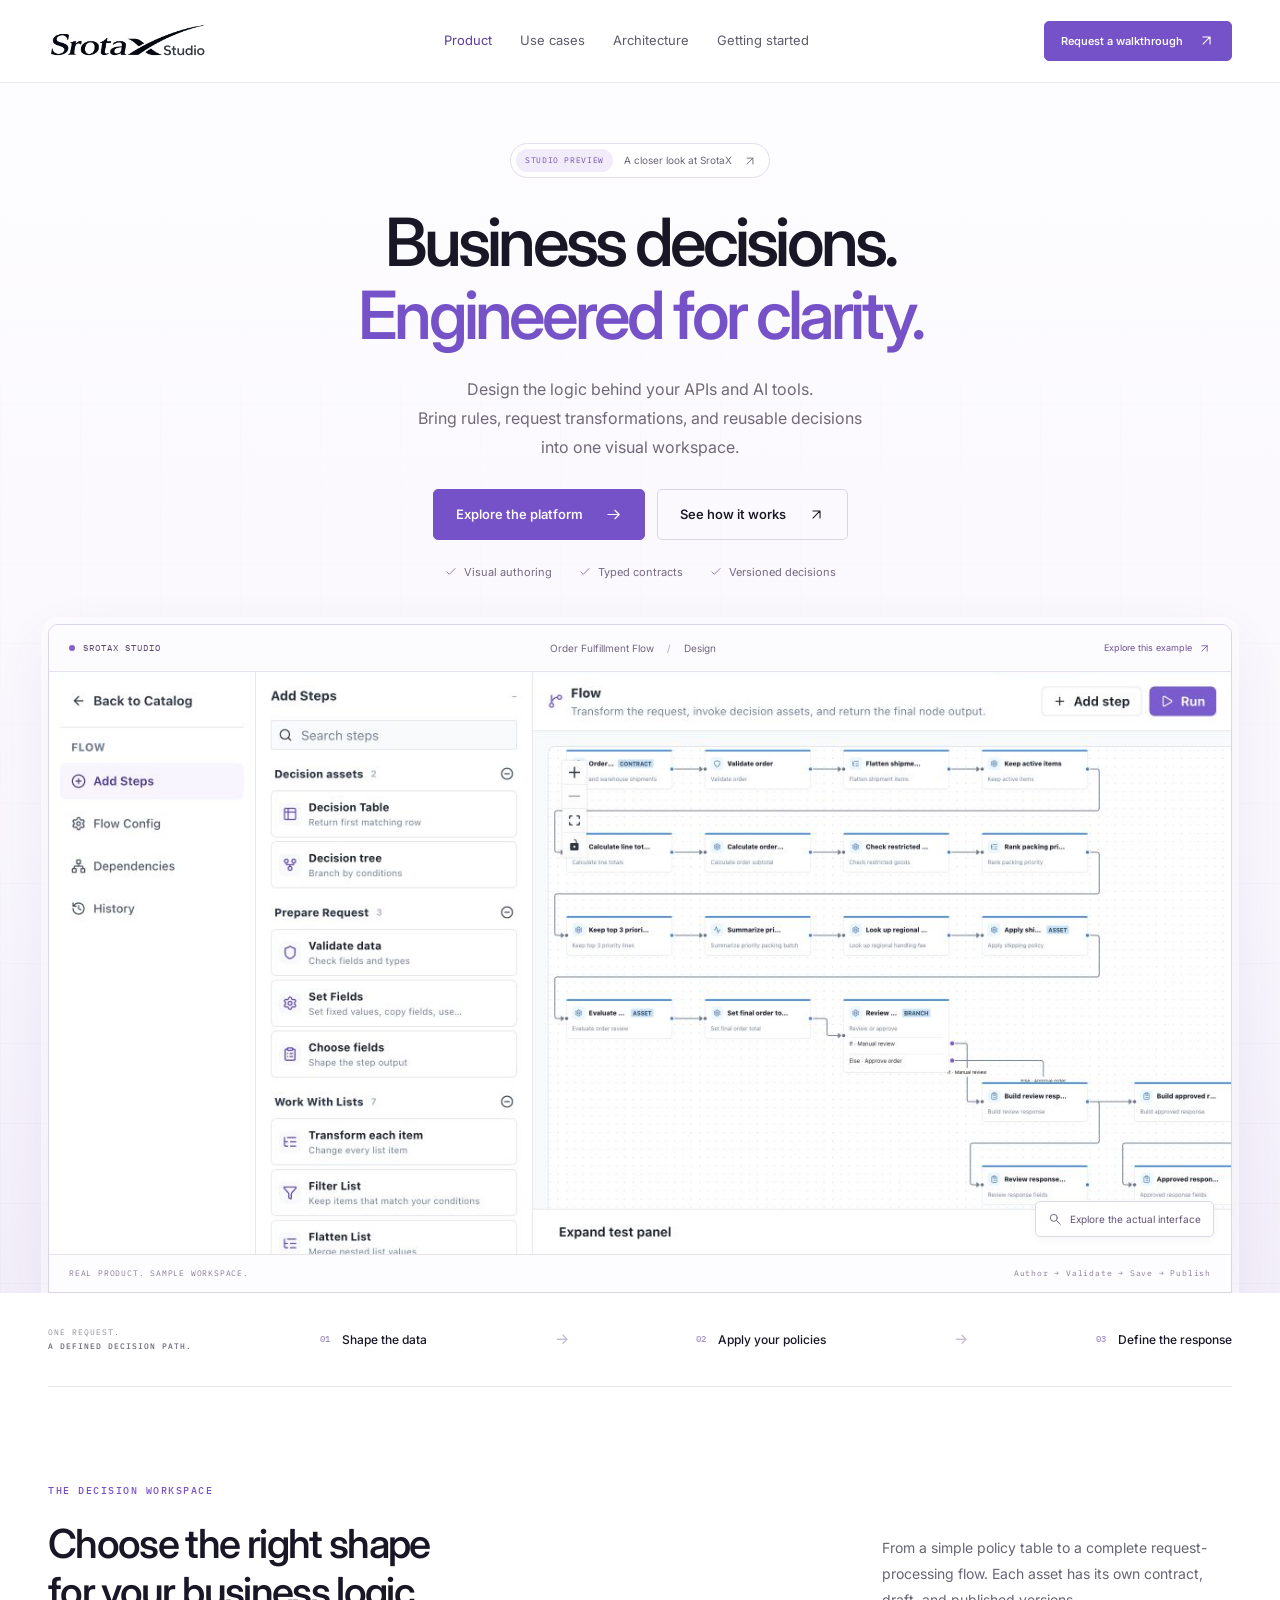
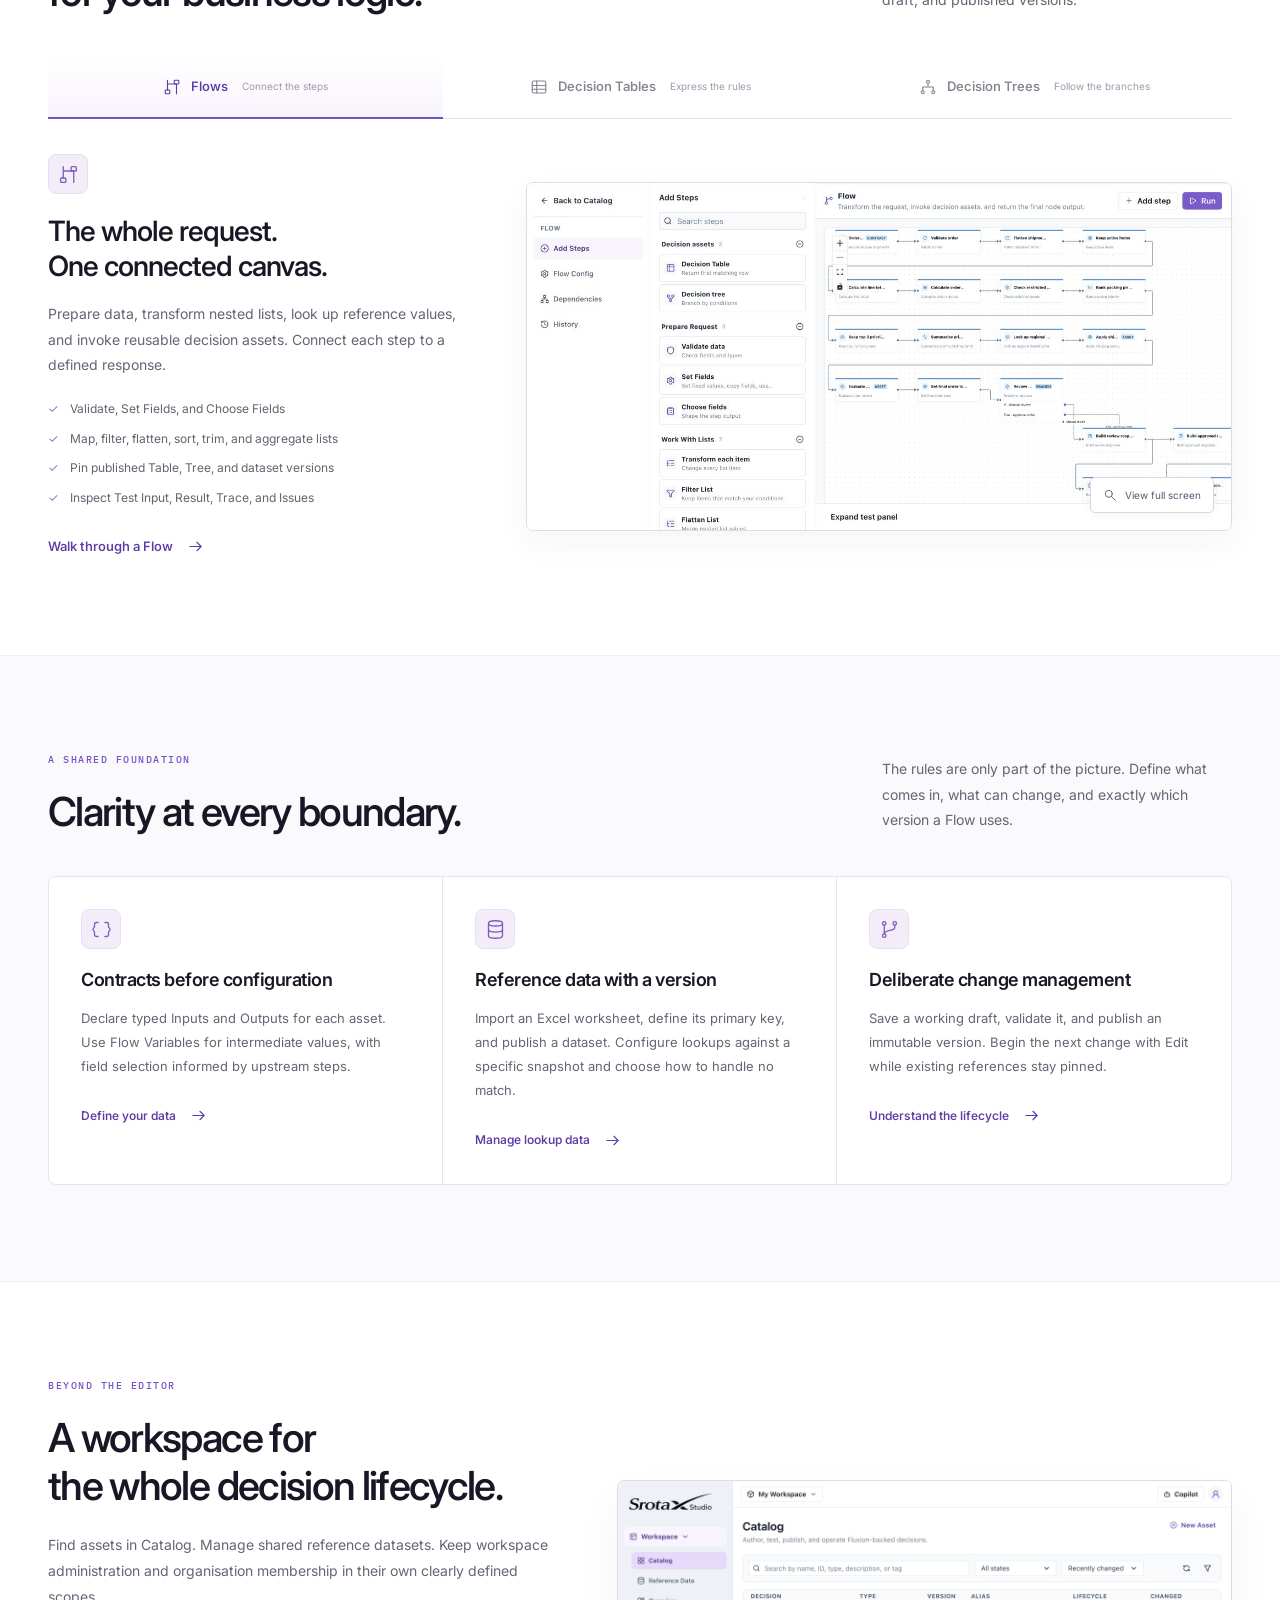
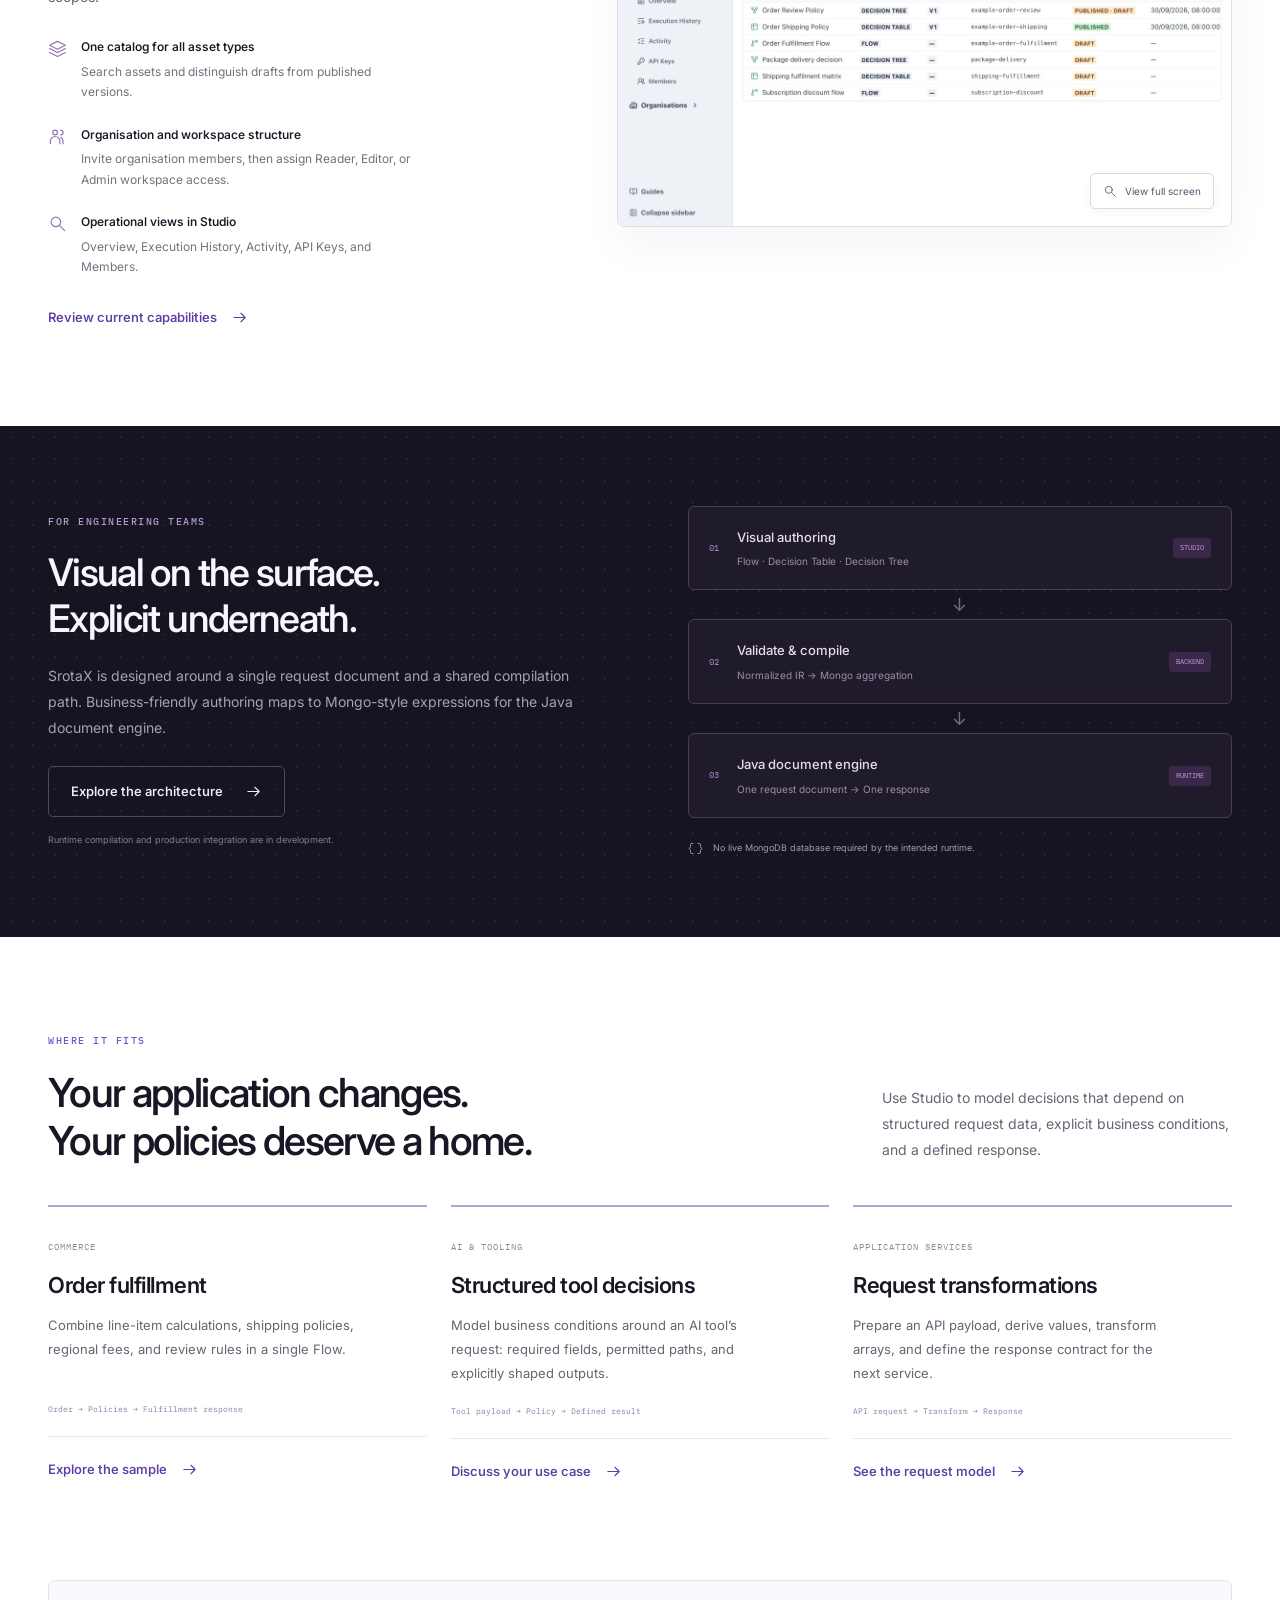
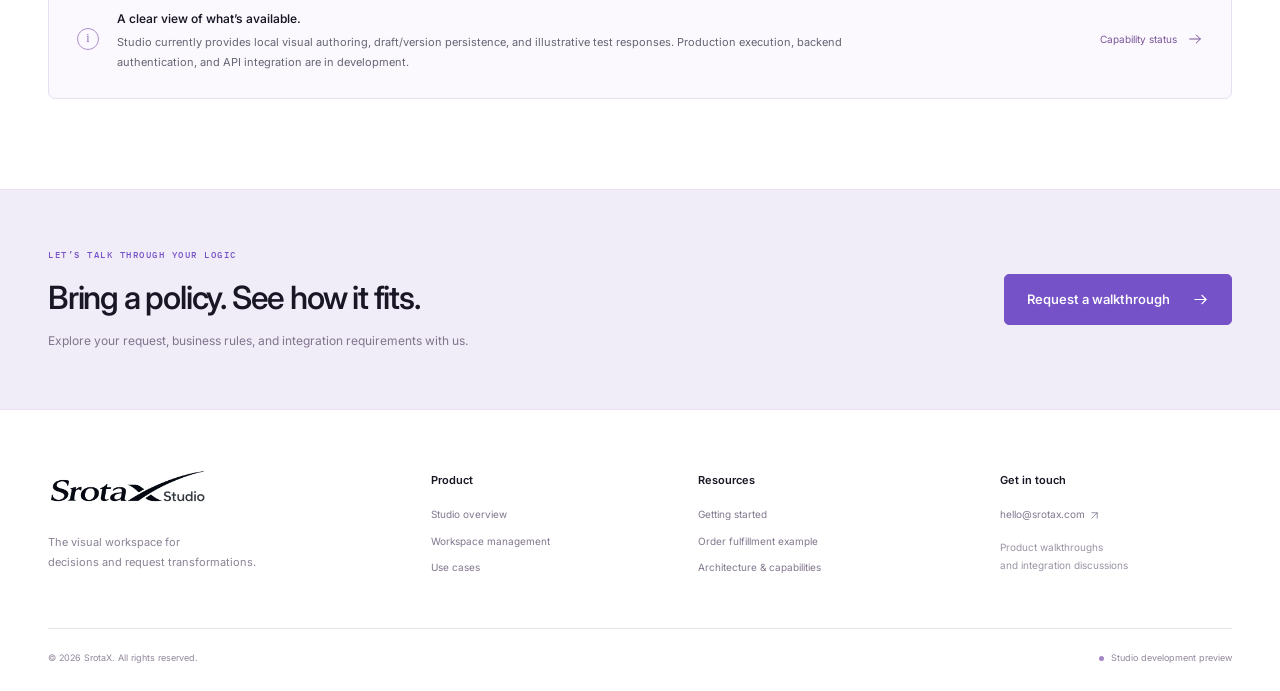
==== index.html @ e6cd7aed "Refresh Order Shipping Policy screenshot" ====
<!doctype html>
<html lang="en"><head>
<meta charset="utf-8"><meta name="viewport" content="width=device-width, initial-scale=1">
<title>SrotaX Studio — Visual decisions. Explicit business logic.</title><meta name="description" content="Design Flows, Decision Tables, and Decision Trees with typed contracts, versioned reference data, and visual request transformations."><meta name="theme-color" content="#ffffff">
<meta property="og:title" content="SrotaX Studio — Visual decisions. Explicit business logic."><meta property="og:description" content="Design Flows, Decision Tables, and Decision Trees with typed contracts, versioned reference data, and visual request transformations."><meta property="og:type" content="website">
<link rel="icon" href="favicon.svg" type="image/svg+xml"><link rel="preconnect" href="https://fonts.googleapis.com"><link rel="preconnect" href="https://fonts.gstatic.com" crossorigin>
<link href="https://fonts.googleapis.com/css2?family=IBM+Plex+Mono:wght@400;500&family=Inter:wght@400;450;500;550;600;650;700;750;800&display=swap" rel="stylesheet">
<link rel="stylesheet" href="styles.css"><script src="site.js" defer></script>
</head><body data-page="home">
<a href="#main" class="skip-link">Skip to content</a>
<header class="site-header"><div class="container header-inner"><a class="brand" href="index.html" aria-label="SrotaX Studio home"><img src="assets/studio-logo.png" width="174" height="58" alt="SrotaX Studio"></a><button class="menu-toggle" aria-expanded="false" aria-controls="primary-nav">Menu <span aria-hidden="true">☰</span></button><nav id="primary-nav" aria-label="Main navigation"><a href="index.html#product" aria-current="page">Product</a><a href="index.html#use-cases">Use cases</a><a href="architecture.html" >Architecture</a><a href="guide.html" >Getting started</a></nav><a class="button compact header-cta" href="mailto:hello@srotax.com?subject=SrotaX%20Studio%20walkthrough">Request a walkthrough <svg class="icon " width="22" height="22" viewBox="0 0 24 24" fill="none" stroke="currentColor" stroke-width="1.5" stroke-linecap="round" stroke-linejoin="round" aria-hidden="true"><path d="M7 17 17 7M7 7h10v10"/></svg></a></div></header>
<main id="main">
<section class="hero"><div class="hero-grid" aria-hidden="true"></div><div class="container hero-inner"><a class="release-link" href="architecture.html#status"><span class="release-tag">STUDIO PREVIEW</span> A closer look at SrotaX <svg class="icon " width="22" height="22" viewBox="0 0 24 24" fill="none" stroke="currentColor" stroke-width="1.5" stroke-linecap="round" stroke-linejoin="round" aria-hidden="true"><path d="M7 17 17 7M7 7h10v10"/></svg></a><h1>Business decisions.<br><span>Engineered for clarity.</span></h1><p class="hero-description">Design the logic behind your APIs and AI tools.<br>Bring rules, request transformations, and reusable decisions<br class="desktop-only"> into one visual workspace.</p><div class="hero-actions"><a class="button" href="#product">Explore the platform <svg class="icon " width="22" height="22" viewBox="0 0 24 24" fill="none" stroke="currentColor" stroke-width="1.5" stroke-linecap="round" stroke-linejoin="round" aria-hidden="true"><path d="M4 12h16m-6-6 6 6-6 6"/></svg></a><a class="button secondary" href="guide.html">See how it works <svg class="icon " width="22" height="22" viewBox="0 0 24 24" fill="none" stroke="currentColor" stroke-width="1.5" stroke-linecap="round" stroke-linejoin="round" aria-hidden="true"><path d="M7 17 17 7M7 7h10v10"/></svg></a></div><div class="hero-meta"><span><svg class="icon " width="22" height="22" viewBox="0 0 24 24" fill="none" stroke="currentColor" stroke-width="1.5" stroke-linecap="round" stroke-linejoin="round" aria-hidden="true"><path d="m5 12 4 4L19 6"/></svg> Visual authoring</span><span><svg class="icon " width="22" height="22" viewBox="0 0 24 24" fill="none" stroke="currentColor" stroke-width="1.5" stroke-linecap="round" stroke-linejoin="round" aria-hidden="true"><path d="m5 12 4 4L19 6"/></svg> Typed contracts</span><span><svg class="icon " width="22" height="22" viewBox="0 0 24 24" fill="none" stroke="currentColor" stroke-width="1.5" stroke-linecap="round" stroke-linejoin="round" aria-hidden="true"><path d="m5 12 4 4L19 6"/></svg> Versioned decisions</span></div>
<div class="product-stage"><div class="stage-header"><div><span class="stage-dot"></span> SROTAX STUDIO</div><span>Order Fulfillment Flow <span class="stage-separator">/</span> Design</span><a href="guide.html#example">Explore this example <svg class="icon " width="22" height="22" viewBox="0 0 24 24" fill="none" stroke="currentColor" stroke-width="1.5" stroke-linecap="round" stroke-linejoin="round" aria-hidden="true"><path d="M7 17 17 7M7 7h10v10"/></svg></a></div><button data-crop="editor" class="hero-screen screenshot-button" data-image="assets/studio-flow.jpg?v=fbdeb8d8e2" data-caption="Order Fulfillment Flow in SrotaX Studio" aria-label="Enlarge the actual SrotaX Flow editor"><span class="capture-frame crop-editor"><img src="assets/studio-flow.jpg?v=fbdeb8d8e2" alt="Actual SrotaX Studio showing the Order Fulfillment Flow, step palette, decision assets, and branching responses" width="1280" height="720" fetchpriority="high"></span><span class="enlarge"><svg class="icon " width="22" height="22" viewBox="0 0 24 24" fill="none" stroke="currentColor" stroke-width="1.5" stroke-linecap="round" stroke-linejoin="round" aria-hidden="true"><circle cx="10" cy="10" r="6"/><path d="m15 15 6 6"/></svg> Explore the actual interface</span></button><div class="stage-footer"><span>REAL PRODUCT. SAMPLE WORKSPACE.</span><span>Author → Validate → Save → Publish</span></div></div></div></section>
<section class="container context-strip" aria-label="Product model"><p>ONE REQUEST.<br><strong>A DEFINED DECISION PATH.</strong></p><div><span>01</span> Shape the data</div><i aria-hidden="true">→</i><div><span>02</span> Apply your policies</div><i aria-hidden="true">→</i><div><span>03</span> Define the response</div></section>
<section class="section container" id="product"><div class="section-heading"><div><span class="eyebrow">THE DECISION WORKSPACE</span><h2>Choose the right shape<br>for your business logic.</h2></div><p>From a simple policy table to a complete request-processing flow. Each asset has its own contract, draft, and published versions.</p></div>
<div class="product-tabs" role="tablist" aria-label="Studio product capabilities"><button role="tab" id="tab-flow" aria-controls="panel-flow" aria-selected="true" tabindex="0"><svg class="icon " width="22" height="22" viewBox="0 0 24 24" fill="none" stroke="currentColor" stroke-width="1.5" stroke-linecap="round" stroke-linejoin="round" aria-hidden="true"><path d="M6 3v5m12 8v5M6 8h12v8M6 8v8"/><rect x="3" y="16" width="6" height="5" rx="1"/><rect x="15" y="3" width="6" height="5" rx="1"/></svg> Flows <span>Connect the steps</span></button><button role="tab" id="tab-table" aria-controls="panel-table" aria-selected="false" tabindex="-1"><svg class="icon " width="22" height="22" viewBox="0 0 24 24" fill="none" stroke="currentColor" stroke-width="1.5" stroke-linecap="round" stroke-linejoin="round" aria-hidden="true"><rect x="3" y="4" width="18" height="16" rx="2"/><path d="M3 10h18M3 15h18M9 4v16"/></svg> Decision Tables <span>Express the rules</span></button><button role="tab" id="tab-tree" aria-controls="panel-tree" aria-selected="false" tabindex="-1"><svg class="icon " width="22" height="22" viewBox="0 0 24 24" fill="none" stroke="currentColor" stroke-width="1.5" stroke-linecap="round" stroke-linejoin="round" aria-hidden="true"><circle cx="12" cy="5" r="2"/><circle cx="5" cy="19" r="2"/><circle cx="19" cy="19" r="2"/><path d="M12 7v5H5v5m7-5h7v5"/></svg> Decision Trees <span>Follow the branches</span></button></div>
<div class="product-panel" id="panel-flow" role="tabpanel" aria-labelledby="tab-flow"><div class="panel-copy"><span class="feature-icon"><svg class="icon " width="22" height="22" viewBox="0 0 24 24" fill="none" stroke="currentColor" stroke-width="1.5" stroke-linecap="round" stroke-linejoin="round" aria-hidden="true"><path d="M6 3v5m12 8v5M6 8h12v8M6 8v8"/><rect x="3" y="16" width="6" height="5" rx="1"/><rect x="15" y="3" width="6" height="5" rx="1"/></svg></span><h3>The whole request.<br>One connected canvas.</h3><p>Prepare data, transform nested lists, look up reference values, and invoke reusable decision assets. Connect each step to a defined response.</p><ul class="check-list"><li>Validate, Set Fields, and Choose Fields</li><li>Map, filter, flatten, sort, trim, and aggregate lists</li><li>Pin published Table, Tree, and dataset versions</li><li>Inspect Test Input, Result, Trace, and Issues</li></ul><a class="inline-link" href="guide.html#build">Walk through a Flow <svg class="icon " width="22" height="22" viewBox="0 0 24 24" fill="none" stroke="currentColor" stroke-width="1.5" stroke-linecap="round" stroke-linejoin="round" aria-hidden="true"><path d="M4 12h16m-6-6 6 6-6 6"/></svg></a></div><button data-crop="editor" class="screenshot-button " data-image="assets/studio-flow.jpg?v=fbdeb8d8e2" data-caption="The Flow editor with the order fulfillment example" aria-label="Enlarge: The Flow editor with the order fulfillment example"><span class="capture-frame crop-editor"><img src="assets/studio-flow.jpg?v=fbdeb8d8e2" alt="The Flow editor with the order fulfillment example" loading="lazy" width="1280" height="720"></span><span class="enlarge"><svg class="icon " width="22" height="22" viewBox="0 0 24 24" fill="none" stroke="currentColor" stroke-width="1.5" stroke-linecap="round" stroke-linejoin="round" aria-hidden="true"><circle cx="10" cy="10" r="6"/><path d="m15 15 6 6"/></svg> View full screen</span></button></div>
<div class="product-panel" id="panel-table" role="tabpanel" aria-labelledby="tab-table" hidden><div class="panel-copy"><span class="feature-icon"><svg class="icon " width="22" height="22" viewBox="0 0 24 24" fill="none" stroke="currentColor" stroke-width="1.5" stroke-linecap="round" stroke-linejoin="round" aria-hidden="true"><rect x="3" y="4" width="18" height="16" rx="2"/><path d="M3 10h18M3 15h18M9 4v16"/></svg></span><h3>Make policy rules<br>easy to review.</h3><p>Bind condition columns to typed Inputs and result columns to Outputs. Rows run from top to bottom; the first matching row determines the outcome.</p><ul class="check-list"><li>Conditions and results in a readable grid</li><li>Type-aware fields and condition operators</li><li>Fixed values and copied fields for results</li><li>Published snapshots with explicit draft editing</li></ul><a class="inline-link" href="guide.html#example">See the shipping policy <svg class="icon " width="22" height="22" viewBox="0 0 24 24" fill="none" stroke="currentColor" stroke-width="1.5" stroke-linecap="round" stroke-linejoin="round" aria-hidden="true"><path d="M4 12h16m-6-6 6 6-6 6"/></svg></a></div><button class="screenshot-button " data-image="assets/studio-table.jpg?v=a6a47d0704" data-caption="Published Order Shipping Policy Decision Table" aria-label="Enlarge: Published Order Shipping Policy Decision Table"><img src="assets/studio-table.jpg?v=a6a47d0704" alt="Published Order Shipping Policy Decision Table" loading="lazy" width="1440" height="732"><span class="enlarge"><svg class="icon " width="22" height="22" viewBox="0 0 24 24" fill="none" stroke="currentColor" stroke-width="1.5" stroke-linecap="round" stroke-linejoin="round" aria-hidden="true"><circle cx="10" cy="10" r="6"/><path d="m15 15 6 6"/></svg> View full screen</span></button></div>
<div class="product-panel" id="panel-tree" role="tabpanel" aria-labelledby="tab-tree" hidden><div class="panel-copy"><span class="feature-icon"><svg class="icon " width="22" height="22" viewBox="0 0 24 24" fill="none" stroke="currentColor" stroke-width="1.5" stroke-linecap="round" stroke-linejoin="round" aria-hidden="true"><circle cx="12" cy="5" r="2"/><circle cx="5" cy="19" r="2"/><circle cx="19" cy="19" r="2"/><path d="M12 7v5H5v5m7-5h7v5"/></svg></span><h3>Give every condition<br>a visible outcome.</h3><p>Lay out decisions as a tree of conditions and result leaves. Use nested AND / OR groups to express policy, then assign the declared output values.</p><ul class="check-list"><li>Explicit Yes and No paths</li><li>Shared, type-aware condition authoring</li><li>Fixed-value and field-copy assignments</li><li>Validation linked to affected nodes</li></ul><a class="inline-link" href="guide.html#example">Explore the review policy <svg class="icon " width="22" height="22" viewBox="0 0 24 24" fill="none" stroke="currentColor" stroke-width="1.5" stroke-linecap="round" stroke-linejoin="round" aria-hidden="true"><path d="M4 12h16m-6-6 6 6-6 6"/></svg></a></div><button data-crop="editor" class="screenshot-button " data-image="assets/studio-tree.jpg?v=a0008da997" data-caption="Order Review Policy Decision Tree with conditions and result leaves" aria-label="Enlarge: Order Review Policy Decision Tree with conditions and result leaves"><span class="capture-frame crop-editor"><img src="assets/studio-tree.jpg?v=a0008da997" alt="Order Review Policy Decision Tree with conditions and result leaves" loading="lazy" width="1280" height="720"></span><span class="enlarge"><svg class="icon " width="22" height="22" viewBox="0 0 24 24" fill="none" stroke="currentColor" stroke-width="1.5" stroke-linecap="round" stroke-linejoin="round" aria-hidden="true"><circle cx="10" cy="10" r="6"/><path d="m15 15 6 6"/></svg> View full screen</span></button></div>
</section>
<section class="section foundation"><div class="container"><div class="section-heading"><div><span class="eyebrow">A SHARED FOUNDATION</span><h2>Clarity at every boundary.</h2></div><p>The rules are only part of the picture. Define what comes in, what can change, and exactly which version a Flow uses.</p></div><div class="foundation-grid"><article><div class="feature-icon"><svg class="icon " width="22" height="22" viewBox="0 0 24 24" fill="none" stroke="currentColor" stroke-width="1.5" stroke-linecap="round" stroke-linejoin="round" aria-hidden="true"><path d="M8 4H6a2 2 0 0 0-2 2v3l-2 3 2 3v3a2 2 0 0 0 2 2h2m8-16h2a2 2 0 0 1 2 2v3l2 3-2 3v3a2 2 0 0 1-2 2h-2"/></svg></div><h3>Contracts before configuration</h3><p>Declare typed Inputs and Outputs for each asset. Use Flow Variables for intermediate values, with field selection informed by upstream steps.</p><a href="guide.html#contract" class="inline-link">Define your data <svg class="icon " width="22" height="22" viewBox="0 0 24 24" fill="none" stroke="currentColor" stroke-width="1.5" stroke-linecap="round" stroke-linejoin="round" aria-hidden="true"><path d="M4 12h16m-6-6 6 6-6 6"/></svg></a></article><article><div class="feature-icon"><svg class="icon " width="22" height="22" viewBox="0 0 24 24" fill="none" stroke="currentColor" stroke-width="1.5" stroke-linecap="round" stroke-linejoin="round" aria-hidden="true"><ellipse cx="12" cy="5" rx="8" ry="3"/><path d="M4 5v14c0 4 16 4 16 0V5M4 12c0 4 16 4 16 0"/></svg></div><h3>Reference data with a version</h3><p>Import an Excel worksheet, define its primary key, and publish a dataset. Configure lookups against a specific snapshot and choose how to handle no match.</p><a href="guide.html#reference-data" class="inline-link">Manage lookup data <svg class="icon " width="22" height="22" viewBox="0 0 24 24" fill="none" stroke="currentColor" stroke-width="1.5" stroke-linecap="round" stroke-linejoin="round" aria-hidden="true"><path d="M4 12h16m-6-6 6 6-6 6"/></svg></a></article><article><div class="feature-icon"><svg class="icon " width="22" height="22" viewBox="0 0 24 24" fill="none" stroke="currentColor" stroke-width="1.5" stroke-linecap="round" stroke-linejoin="round" aria-hidden="true"><circle cx="6" cy="5" r="2"/><circle cx="6" cy="19" r="2"/><circle cx="18" cy="5" r="2"/><path d="M6 7v10m12-10v3c0 4-12 2-12 7"/></svg></div><h3>Deliberate change management</h3><p>Save a working draft, validate it, and publish an immutable version. Begin the next change with Edit while existing references stay pinned.</p><a href="guide.html#publish" class="inline-link">Understand the lifecycle <svg class="icon " width="22" height="22" viewBox="0 0 24 24" fill="none" stroke="currentColor" stroke-width="1.5" stroke-linecap="round" stroke-linejoin="round" aria-hidden="true"><path d="M4 12h16m-6-6 6 6-6 6"/></svg></a></article></div></div></section>
<section class="section container" id="workspace"><div class="split-feature"><div><span class="eyebrow">BEYOND THE EDITOR</span><h2>A workspace for<br>the whole decision lifecycle.</h2><p>Find assets in Catalog. Manage shared reference datasets. Keep workspace administration and organisation membership in their own clearly defined scopes.</p><div class="workspace-features"><div><svg class="icon " width="22" height="22" viewBox="0 0 24 24" fill="none" stroke="currentColor" stroke-width="1.5" stroke-linecap="round" stroke-linejoin="round" aria-hidden="true"><path d="m12 3 10 5-10 5L2 8Zm-10 9 10 5 10-5M2 17l10 5 10-5"/></svg><span><strong>One catalog for all asset types</strong><small>Search assets and distinguish drafts from published versions.</small></span></div><div><svg class="icon " width="22" height="22" viewBox="0 0 24 24" fill="none" stroke="currentColor" stroke-width="1.5" stroke-linecap="round" stroke-linejoin="round" aria-hidden="true"><circle cx="9" cy="7" r="3"/><path d="M3 21v-3a6 6 0 0 1 12 0v3m1-17a3 3 0 0 1 0 6m3 11v-3a6 6 0 0 0-3-5"/></svg><span><strong>Organisation and workspace structure</strong><small>Invite organisation members, then assign Reader, Editor, or Admin workspace access.</small></span></div><div><svg class="icon " width="22" height="22" viewBox="0 0 24 24" fill="none" stroke="currentColor" stroke-width="1.5" stroke-linecap="round" stroke-linejoin="round" aria-hidden="true"><circle cx="10" cy="10" r="6"/><path d="m15 15 6 6"/></svg><span><strong>Operational views in Studio</strong><small>Overview, Execution History, Activity, API Keys, and Members.</small></span></div></div><a class="inline-link" href="architecture.html#status">Review current capabilities <svg class="icon " width="22" height="22" viewBox="0 0 24 24" fill="none" stroke="currentColor" stroke-width="1.5" stroke-linecap="round" stroke-linejoin="round" aria-hidden="true"><path d="M4 12h16m-6-6 6 6-6 6"/></svg></a></div><button class="screenshot-button " data-image="assets/studio-catalog.jpg?v=a55e402716" data-caption="SrotaX Studio Catalog with Flows, Decision Tables, and Decision Trees" aria-label="Enlarge: SrotaX Studio Catalog with Flows, Decision Tables, and Decision Trees"><img src="assets/studio-catalog.jpg?v=a55e402716" alt="SrotaX Studio Catalog with Flows, Decision Tables, and Decision Trees" loading="lazy" width="1280" height="720"><span class="enlarge"><svg class="icon " width="22" height="22" viewBox="0 0 24 24" fill="none" stroke="currentColor" stroke-width="1.5" stroke-linecap="round" stroke-linejoin="round" aria-hidden="true"><circle cx="10" cy="10" r="6"/><path d="m15 15 6 6"/></svg> View full screen</span></button></div></section>
<section class="architecture-teaser"><div class="container architecture-inner"><div><span class="eyebrow">FOR ENGINEERING TEAMS</span><h2>Visual on the surface.<br>Explicit underneath.</h2><p>SrotaX is designed around a single request document and a shared compilation path. Business-friendly authoring maps to Mongo-style expressions for the Java document engine.</p><a class="button light-outline" href="architecture.html">Explore the architecture <svg class="icon " width="22" height="22" viewBox="0 0 24 24" fill="none" stroke="currentColor" stroke-width="1.5" stroke-linecap="round" stroke-linejoin="round" aria-hidden="true"><path d="M4 12h16m-6-6 6 6-6 6"/></svg></a><p class="technical-note">Runtime compilation and production integration are in development.</p></div><div class="architecture-stack"><div><span class="stack-number">01</span><span><strong>Visual authoring</strong><small>Flow · Decision Table · Decision Tree</small></span><span class="stack-badge">STUDIO</span></div><i>↓</i><div><span class="stack-number">02</span><span><strong>Validate & compile</strong><small>Normalized IR → Mongo aggregation</small></span><span class="stack-badge">BACKEND</span></div><i>↓</i><div><span class="stack-number">03</span><span><strong>Java document engine</strong><small>One request document → One response</small></span><span class="stack-badge">RUNTIME</span></div><p><svg class="icon " width="22" height="22" viewBox="0 0 24 24" fill="none" stroke="currentColor" stroke-width="1.5" stroke-linecap="round" stroke-linejoin="round" aria-hidden="true"><path d="M8 4H6a2 2 0 0 0-2 2v3l-2 3 2 3v3a2 2 0 0 0 2 2h2m8-16h2a2 2 0 0 1 2 2v3l2 3-2 3v3a2 2 0 0 1-2 2h-2"/></svg> No live MongoDB database required by the intended runtime.</p></div></div></section>
<section class="section container" id="use-cases"><div class="section-heading"><div><span class="eyebrow">WHERE IT FITS</span><h2>Your application changes.<br>Your policies deserve a home.</h2></div><p>Use Studio to model decisions that depend on structured request data, explicit business conditions, and a defined response.</p></div><div class="use-case-grid"><article><span class="use-case-label">COMMERCE</span><h3>Order fulfillment</h3><p>Combine line-item calculations, shipping policies, regional fees, and review rules in a single Flow.</p><div class="case-path">Order → Policies → Fulfillment response</div><a class="inline-link" href="guide.html#example">Explore the sample <svg class="icon " width="22" height="22" viewBox="0 0 24 24" fill="none" stroke="currentColor" stroke-width="1.5" stroke-linecap="round" stroke-linejoin="round" aria-hidden="true"><path d="M4 12h16m-6-6 6 6-6 6"/></svg></a></article><article><span class="use-case-label">AI & TOOLING</span><h3>Structured tool decisions</h3><p>Model business conditions around an AI tool’s request: required fields, permitted paths, and explicitly shaped outputs.</p><div class="case-path">Tool payload → Policy → Defined result</div><a class="inline-link" href="mailto:hello@srotax.com?subject=AI%20tool%20policy%20use%20case">Discuss your use case <svg class="icon " width="22" height="22" viewBox="0 0 24 24" fill="none" stroke="currentColor" stroke-width="1.5" stroke-linecap="round" stroke-linejoin="round" aria-hidden="true"><path d="M4 12h16m-6-6 6 6-6 6"/></svg></a></article><article><span class="use-case-label">APPLICATION SERVICES</span><h3>Request transformations</h3><p>Prepare an API payload, derive values, transform arrays, and define the response contract for the next service.</p><div class="case-path">API request → Transform → Response</div><a class="inline-link" href="architecture.html#request-model">See the request model <svg class="icon " width="22" height="22" viewBox="0 0 24 24" fill="none" stroke="currentColor" stroke-width="1.5" stroke-linecap="round" stroke-linejoin="round" aria-hidden="true"><path d="M4 12h16m-6-6 6 6-6 6"/></svg></a></article></div></section>
<section class="container maturity-note"><span class="note-icon">i</span><div><strong>A clear view of what’s available.</strong><p>Studio currently provides local visual authoring, draft/version persistence, and illustrative test responses. Production execution, backend authentication, and API integration are in development.</p></div><a href="architecture.html#status">Capability status <svg class="icon " width="22" height="22" viewBox="0 0 24 24" fill="none" stroke="currentColor" stroke-width="1.5" stroke-linecap="round" stroke-linejoin="round" aria-hidden="true"><path d="M4 12h16m-6-6 6 6-6 6"/></svg></a></section>
</main>
<section class="contact-band"><div class="container contact-inner"><div><span class="eyebrow">LET’S TALK THROUGH YOUR LOGIC</span><h2>Bring a policy. See how it fits.</h2><p>Explore your request, business rules, and integration requirements with us.</p></div><a class="button white" href="mailto:hello@srotax.com?subject=SrotaX%20Studio%20walkthrough">Request a walkthrough <svg class="icon " width="22" height="22" viewBox="0 0 24 24" fill="none" stroke="currentColor" stroke-width="1.5" stroke-linecap="round" stroke-linejoin="round" aria-hidden="true"><path d="M4 12h16m-6-6 6 6-6 6"/></svg></a></div></section>
<footer class="container"><div class="footer-main"><div class="footer-brand"><a class="brand" href="index.html" aria-label="SrotaX Studio home"><img src="assets/studio-logo.png" width="174" height="58" alt="SrotaX Studio"></a><p>The visual workspace for<br>decisions and request transformations.</p></div><div><h3>Product</h3><a href="index.html#product">Studio overview</a><a href="index.html#workspace">Workspace management</a><a href="index.html#use-cases">Use cases</a></div><div><h3>Resources</h3><a href="guide.html">Getting started</a><a href="guide.html#example">Order fulfillment example</a><a href="architecture.html">Architecture & capabilities</a></div><div><h3>Get in touch</h3><a href="mailto:hello@srotax.com">hello@srotax.com <svg class="icon " width="22" height="22" viewBox="0 0 24 24" fill="none" stroke="currentColor" stroke-width="1.5" stroke-linecap="round" stroke-linejoin="round" aria-hidden="true"><path d="M7 17 17 7M7 7h10v10"/></svg></a><span class="footer-note">Product walkthroughs<br>and integration discussions</span></div></div><div class="footer-bottom"><span>© <span data-year>2026</span> SrotaX. All rights reserved.</span><a href="architecture.html#status"><span class="status-dot"></span> Studio development preview</a></div></footer>
<dialog id="image-dialog" aria-labelledby="image-dialog-title"><div class="dialog-toolbar"><span id="image-dialog-title">Studio screenshot</span><button type="button" class="dialog-close" aria-label="Close screenshot">Close <span aria-hidden="true">×</span></button></div><div id="dialog-image-frame" class="capture-frame"><img id="dialog-image" alt=""></div><p>Actual SrotaX Studio interface · Sample assets</p></dialog>
</body></html>
---- styles.css ----
:root{--ink:#191725;--muted:#656574;--purple:#7652c8;--purple-dark:#5c3da5;--lavender:#f6f3fc;--line:#e6e5ec;--dark:#171421;--mono:'IBM Plex Mono',monospace;--font:'Inter',sans-serif}
*{box-sizing:border-box}html{scroll-behavior:smooth;scroll-padding-top:105px}body{margin:0;background:#fff;color:var(--ink);font-family:var(--font);font-size:15px;line-height:1.65;-webkit-font-smoothing:antialiased}a{color:inherit;text-decoration:none}button,input,select{font:inherit}button{cursor:pointer}img{max-width:100%;height:auto;display:block}button,a{-webkit-tap-highlight-color:transparent}button{color:inherit}h1,h2,h3,p{margin:0}h1,h2,h3{line-height:1.2}p{color:var(--muted)}h1{font-size:64px;letter-spacing:-3.3px;font-weight:600}h2{font-size:40px;letter-spacing:-1.65px;font-weight:550}h3{font-size:20px;letter-spacing:-.5px;font-weight:600}a:focus-visible,button:focus-visible,summary:focus-visible{outline:3px solid #916bdd;outline-offset:5px}button:disabled{cursor:default}.container{max-width:1200px;width:calc(100% - 96px);margin:0 auto}.icon{display:inline-block;flex-shrink:0;vertical-align:middle}.eyebrow{display:block;font-family:var(--mono);font-size:10px;font-weight:500;letter-spacing:1.5px;color:var(--purple);margin-bottom:20px}.button{display:inline-flex;gap:22px;align-items:center;justify-content:center;padding:14px 22px;border:1px solid var(--purple);border-radius:5px;background:var(--purple);color:#fff;font-size:13px;font-weight:550;min-height:48px;transition:background .18s,box-shadow .18s}.button:hover{background:var(--purple-dark);box-shadow:0 4px 15px #7652c822}.button .icon{width:17px;height:17px}.button.secondary{background:transparent;border-color:#dad5e6;color:var(--ink)}.button.secondary:hover{background:var(--lavender)}.button.compact{font-size:11px;min-height:40px;padding:10px 16px;gap:15px}.button.white{background:white;border-color:white;color:#4f338d}.button.white:hover{background:#ede6fb}.button.light-outline{border-color:#51465f;background:transparent;color:#f1ecfa}.button.light-outline:hover{background:#2b223b}.inline-link{display:inline-flex;gap:14px;align-items:center;color:var(--purple-dark);font-size:12px;font-weight:550}.inline-link .icon{width:17px;height:17px}.inline-link:hover{text-decoration:underline;text-underline-offset:4px}.skip-link{position:fixed;left:15px;top:-100px;padding:12px 20px;background:#fff;z-index:100}.skip-link:focus{top:10px}.sr-only{position:absolute;width:1px;height:1px;margin:-1px;overflow:hidden;clip:rect(0,0,0,0);white-space:nowrap}.site-header{position:sticky;top:0;z-index:30;border-bottom:1px solid #eceaf1;background:rgba(255,255,255,.97);backdrop-filter:blur(15px)}.header-inner{height:82px;display:flex;align-items:center;justify-content:space-between;gap:30px}.brand{display:inline-flex;flex-shrink:0;align-items:center}.brand img{width:160px;height:auto}.header-inner nav{display:flex;gap:28px;align-items:center;font-size:12px;color:#5d5b6a}.header-inner nav a{padding:12px 0}.header-inner nav a:hover,.header-inner nav a[aria-current=page]{color:var(--purple-dark)}.menu-toggle{display:none}.hero{position:relative;overflow:hidden;background:linear-gradient(180deg,#fdfcfe 0%,#f9f7fd 63%,#f2eef9 100%);padding:60px 0 0}.hero-grid{position:absolute;inset:0;background-image:linear-gradient(#8d77b90a 1px,transparent 1px),linear-gradient(90deg,#8d77b90a 1px,transparent 1px);background-size:80px 80px;mask-image:linear-gradient(transparent,black);pointer-events:none}.hero-inner{position:relative;text-align:center}.release-link{display:inline-flex;gap:11px;align-items:center;font-size:10px;color:#6d657c;border:1px solid #e4ddec;border-radius:30px;background:#fff;padding:5px 12px 5px 5px;margin-bottom:28px}.release-tag{font-family:var(--mono);font-size:8px;letter-spacing:.65px;color:#7451ab;background:#f1ebfa;padding:5px 9px;border-radius:20px}.release-link .icon{width:14px;height:14px}.hero h1{font-size:clamp(48px,5.2vw,72px);line-height:1.09;font-weight:550;letter-spacing:-3.9px}.hero h1>span{color:var(--purple)}.hero-description{font-size:16px;line-height:1.8;margin-top:24px;color:#777080}.hero-actions{display:flex;justify-content:center;gap:12px;margin-top:27px}.hero-meta{display:flex;justify-content:center;gap:26px;font-size:10px;color:#81788e;margin:23px 0 43px}.hero-meta span{display:flex;align-items:center;gap:6px}.hero-meta .icon{height:14px;width:14px;color:#876ba8}.product-stage{position:relative;background:#fff;border:1px solid #dcd4e7;border-radius:10px 10px 0 0;box-shadow:0 0 0 7px #ffffff70,0 18px 55px #63439b17;text-align:left;overflow:hidden}.stage-header{height:47px;display:flex;align-items:center;justify-content:space-between;padding:0 20px;background:#fcfbfe;border-bottom:1px solid #e6e1ec;font-size:10px;color:#716780}.stage-header>div{font-family:var(--mono);font-size:9px;letter-spacing:1px;display:flex;align-items:center;gap:8px;color:#574a69}.stage-dot{width:6px;height:6px;background:#8861c4;border-radius:50%}.stage-separator{margin:0 10px;color:#b4a9c4}.stage-header a{display:flex;gap:6px;align-items:center;color:#715396;font-size:9px}.stage-header .icon{width:13px;height:13px}.screenshot-button{display:block;position:relative;overflow:hidden;border:1px solid #dfdce7;border-radius:7px;padding:0;background:#fff;text-align:left;width:100%;line-height:0}.screenshot-button img{width:100%;height:auto;transition:filter .2s}.screenshot-button:hover img{filter:brightness(.98)}.hero-screen{border:0;border-radius:0;max-height:640px}.hero-screen img{object-fit:cover;object-position:top;width:100%;height:auto}.enlarge{position:absolute;bottom:17px;right:17px;display:flex;align-items:center;gap:8px;font-size:10px;line-height:1;background:#fff;color:#625374;border:1px solid #ded6e9;padding:10px 12px;border-radius:5px;box-shadow:0 3px 10px #3023450a}.enlarge .icon{width:14px;height:14px}.stage-footer{display:flex;justify-content:space-between;border-top:1px solid #e8e2ef;padding:12px 20px;color:#8a7e98;font-size:8px;font-family:var(--mono);letter-spacing:.8px;background:#fdfcfe}.context-strip{display:flex;align-items:center;justify-content:space-between;gap:22px;padding:33px 0;border-bottom:1px solid var(--line)}.context-strip>p{font-family:var(--mono);font-size:8px;letter-spacing:1px;line-height:1.7;color:#92909a}.context-strip>p strong{font-weight:500;color:#696572}.context-strip>div{display:flex;align-items:center;gap:12px;font-size:12px;font-weight:500}.context-strip>div>span{font-family:var(--mono);font-size:9px;color:#a593c2}.context-strip>i{font-style:normal;color:#bcb2cb}.section{padding:96px 0}.section-heading{display:flex;justify-content:space-between;align-items:flex-end;gap:60px;margin-bottom:40px}.section-heading>p{max-width:350px;font-size:13px;line-height:1.85;padding-bottom:3px}.section-heading h2{max-width:660px}.product-tabs{display:flex;border-bottom:1px solid var(--line);margin-bottom:35px}.product-tabs button{display:flex;align-items:center;justify-content:center;gap:10px;background:none;border:0;border-bottom:2px solid transparent;margin-bottom:-1px;padding:20px 15px;color:#88828f;flex:1;font-size:13px;font-weight:550;transition:background .2s}.product-tabs button .icon{width:18px;height:18px}.product-tabs button>span{font-size:10px;font-weight:400;color:#a199ac;margin-left:4px}.product-tabs button[aria-selected=true]{color:var(--purple-dark);border-color:var(--purple);background:linear-gradient(0deg,#f8f4fd,transparent)}.product-tabs button:hover{background:#faf8fd}.product-panel{display:grid;grid-template-columns:.75fr 1.25fr;gap:55px;align-items:center;min-height:390px}.product-panel[hidden]{display:none}.feature-icon{width:40px;height:40px;border-radius:8px;background:#f2edf9;border:1px solid #e8e0f2;color:#805cba;display:flex;align-items:center;justify-content:center;margin-bottom:20px}.feature-icon .icon{width:21px;height:21px}.panel-copy h3{font-size:28px;font-weight:550;letter-spacing:-1px;line-height:1.25;margin-bottom:17px}.panel-copy>p{font-size:13px;line-height:1.8}.check-list{padding:0;list-style:none;margin:22px 0 26px;display:grid;gap:10px;font-size:11px;color:#67616f}.check-list li{padding-left:22px;position:relative}.check-list li:before{content:'✓';position:absolute;left:0;color:#9571bf;font-size:12px}.product-panel>.screenshot-button{box-shadow:0 12px 32px #42355b0c}.product-panel>.screenshot-button img{aspect-ratio:auto;object-fit:contain;object-position:top left}.foundation{background:#faf9fc;border-top:1px solid #f0edf4;border-bottom:1px solid #f0edf4}.foundation-grid{display:grid;grid-template-columns:repeat(3,1fr);gap:0;border:1px solid var(--line);border-radius:8px;background:#fff;overflow:hidden}.foundation-grid article{padding:32px;border-right:1px solid var(--line)}.foundation-grid article:last-child{border-right:0}.foundation-grid h3{font-size:18px;margin-bottom:15px}.foundation-grid p{font-size:12px;line-height:1.85;margin-bottom:25px}.foundation-grid .inline-link{font-size:11px}.split-feature{display:grid;grid-template-columns:.9fr 1.1fr;gap:65px;align-items:center}.split-feature>div>p{font-size:13px;line-height:1.85;margin-top:22px}.workspace-features{margin:27px 0;display:grid;gap:22px}.workspace-features>div{display:flex;gap:14px;align-items:flex-start}.workspace-features>div>.icon{width:19px;height:19px;color:#9376b5;margin-top:2px}.workspace-features strong{display:block;font-size:12px;font-weight:550}.workspace-features small{display:block;font-size:11px;line-height:1.7;color:#8c8495;margin-top:5px;max-width:340px}.split-feature>.screenshot-button{box-shadow:0 18px 45px #33224c0b}.split-feature>.screenshot-button img{aspect-ratio:auto;object-fit:contain;object-position:top left}.architecture-teaser{background:var(--dark);color:#f8f5fd;padding:80px 0;position:relative;overflow:hidden}.architecture-teaser:before{content:'';position:absolute;inset:0;background-image:radial-gradient(#8b739522 .8px,transparent .8px);background-size:22px 22px;pointer-events:none}.architecture-inner{position:relative;display:grid;grid-template-columns:1fr 1fr;gap:95px;align-items:center}.architecture-inner .eyebrow{color:#b19aca}.architecture-inner h2{font-size:38px}.architecture-inner>div>p{font-size:13px;line-height:1.85;color:#a8a0b4;margin:22px 0 25px}.architecture-inner .technical-note{font-size:9px;color:#867b97;margin:15px 0 0}.architecture-stack>div{display:flex;gap:18px;align-items:center;border:1px solid #493c59;padding:20px;border-radius:6px;background:#201b2b}.stack-number{font-family:var(--mono);font-size:9px;color:#9d82bd}.architecture-stack strong{font-size:13px;display:block;font-weight:500;color:#e4ddec}.architecture-stack small{font-size:10px;display:block;color:#9b8dab;margin-top:5px}.stack-badge{font-family:var(--mono);font-size:7px;color:#c1a3e5;background:#392849;padding:4px 7px;border-radius:3px;margin-left:auto}.architecture-stack>i{display:block;text-align:center;color:#796988;font-size:18px;line-height:29px;font-style:normal}.architecture-stack>p{display:flex;gap:10px;align-items:center;font-size:9px!important;margin-bottom:0!important;color:#a598b4!important}.architecture-stack>p .icon{width:15px;height:15px}.use-case-grid{display:grid;grid-template-columns:repeat(3,1fr);gap:24px}.use-case-grid article{border-top:2px solid #b5a2d0;padding:26px 0 0}.use-case-label{font-family:var(--mono);font-size:9px;color:#95899e;letter-spacing:1px}.use-case-grid h3{font-size:22px;margin:14px 0}.use-case-grid p{font-size:12px;line-height:1.85;min-height:70px;max-width:325px}.case-path{font-family:var(--mono);font-size:8px;color:#8e7ba5;padding:20px 0;border-bottom:1px solid var(--line);margin-bottom:20px}.maturity-note{padding:25px 28px;border:1px solid #e6dfef;border-radius:7px;background:#fbf9fe;display:flex;align-items:center;gap:18px;margin-bottom:90px}.note-icon{height:22px;width:22px;border:1px solid #ad94cb;border-radius:50%;color:#8d6eb2;display:flex;align-items:center;justify-content:center;flex-shrink:0;font-family:Georgia,serif;font-size:12px}.maturity-note strong{font-size:12px;font-weight:550}.maturity-note p{font-size:11px;line-height:1.8;margin-top:3px;max-width:750px}.maturity-note>a{font-size:10px;display:flex;gap:10px;align-items:center;white-space:nowrap;margin-left:auto;color:#795599}.maturity-note>a .icon{height:16px;width:16px}.contact-band{background:#f1edf8;border-top:1px solid #e8e0f2;border-bottom:1px solid #e8e0f2;padding:58px 0}.contact-inner{display:flex;align-items:center;justify-content:space-between;gap:35px}.contact-inner .eyebrow{font-size:9px;margin-bottom:16px}.contact-inner h2{font-size:32px;letter-spacing:-1.2px}.contact-inner p{font-size:12px;margin-top:14px;color:#80748d}.contact-inner .button{background:var(--purple);color:#fff;border-color:var(--purple);flex-shrink:0}.contact-inner .button:hover{background:var(--purple-dark)}.footer-main{display:grid;grid-template-columns:1.5fr 1fr 1.15fr 1fr;gap:35px;padding:50px 0 42px}.footer-brand p{font-size:11px;line-height:1.8;color:#8b8295;margin-top:12px}.footer-main h3{font-size:11px;font-weight:600;letter-spacing:0;margin:14px 0 19px}.footer-main>div:not(.footer-brand)>a{display:block;font-size:10px;color:#82778e;margin-bottom:10px}.footer-main>div>a:hover{color:var(--purple)}.footer-main>div>a .icon{width:13px;height:13px}.footer-note{display:block;font-size:10px;line-height:1.8;color:#9b93a4;margin-top:15px}.footer-bottom{border-top:1px solid var(--line);padding:22px 0 25px;display:flex;align-items:center;justify-content:space-between;font-size:9px;color:#91879c}.footer-bottom a{display:flex;align-items:center;gap:7px}.status-dot{height:5px;width:5px;background:#a387c4;border-radius:50%}.page-hero{padding-top:35px;padding-bottom:66px}.breadcrumb{display:flex;gap:13px;font-size:10px;color:#9b91a6;margin-bottom:52px}.breadcrumb a{color:#756184}.page-hero h1{font-size:55px;font-weight:550;letter-spacing:-2.6px;line-height:1.13}.page-hero>p{font-size:15px;line-height:1.85;max-width:720px;margin-top:24px}.page-hero>.inline-link{margin-top:25px}.subnav{background:#faf8fd;border-top:1px solid #eae4f1;border-bottom:1px solid #eae4f1}.subnav nav{display:flex;gap:36px;padding-top:18px;padding-bottom:18px;font-size:11px;color:#81718f}.subnav a:hover{color:var(--purple-dark)}.code-card{background:#211c2c;border:1px solid #3e324f;border-radius:7px;overflow:hidden;min-width:0}.code-header{display:flex;align-items:center;justify-content:space-between;gap:15px;background:#2b2338;color:#bcb0cb;padding:14px 20px;border-bottom:1px solid #443651;font-family:var(--mono);font-size:9px}.code-header>span:last-child{font-size:8px;color:#937fa9}.code-card pre{margin:0;padding:28px 28px;color:#ddd1eb;overflow:auto;font:12px/1.95 var(--mono);tab-size:2}.code-footer{border-top:1px solid #3b304a;padding:13px 20px;font-size:9px;color:#9e8caf;line-height:1.8}.callout{padding:20px 24px;background:#f8f5fc;border-left:3px solid #b196d0;margin-top:27px;border-radius:0 5px 5px 0}.callout strong{font-size:12px;font-weight:600}.callout p{font-size:11px!important;line-height:1.9!important;margin-top:8px!important}.callout .inline-link{margin-top:12px;font-size:11px}.compilation-track{display:flex;align-items:center;gap:17px;margin:45px 0}.compilation-track>div{padding:27px 22px;background:white;border:1px solid var(--line);border-radius:6px;flex:1;min-width:0}.compilation-track>div>.icon{color:#9b7bbe;margin-bottom:17px}.compilation-track strong{display:block;font-size:15px;font-weight:550}.compilation-track p{font-size:11px;line-height:1.8;margin-top:10px;color:#8f819c}.compilation-track>span{color:#b4a3c4}.two-columns{display:grid;grid-template-columns:1fr 1fr;gap:55px}.technical-columns{margin-top:35px}.technical-columns h3{font-size:18px;margin-bottom:15px}.technical-columns p{font-size:12px;line-height:1.9;margin-bottom:15px}.technical-columns code,.guide-content p code,.plain-list code{font-family:var(--mono);font-size:.85em;background:#f1edf7;padding:2px 4px;border-radius:3px;color:#735887}.boundary-grid{display:grid;grid-template-columns:repeat(3,1fr);gap:40px;margin-top:50px}.boundary-grid article>span{font-family:var(--mono);font-size:12px;color:#a38abf;display:block;margin-bottom:15px}.boundary-grid h3{font-size:18px;margin-bottom:13px}.boundary-grid p{font-size:12px;line-height:1.9}.architecture-details{border-bottom:1px solid var(--line);padding:20px 0}.boundary-grid+.architecture-details{margin-top:35px;border-top:1px solid var(--line)}.architecture-details summary{list-style:none;display:flex;align-items:center;justify-content:space-between;gap:20px;font-size:13px;font-weight:500;cursor:pointer}.architecture-details summary::-webkit-details-marker{display:none}.architecture-details summary>span{color:#ad94c7;font-size:20px;font-weight:400}.architecture-details[open] summary>span{transform:rotate(45deg)}.architecture-details p{font-size:12px;line-height:1.95;margin-top:15px;max-width:900px}.table-scroll{overflow-x:auto;border:1px solid var(--line);border-radius:6px;background:white}.status-table{border-collapse:collapse;width:100%;min-width:660px;text-align:left;font-size:12px}.status-table th,.status-table td{padding:21px 25px;vertical-align:top;border-bottom:1px solid var(--line);line-height:1.9}.status-table thead th{font-size:9px;text-transform:uppercase;letter-spacing:1px;background:#f5f2f9;color:#8d7c9b;font-weight:500}.status-table tbody th{font-size:12px;font-weight:550;width:23%}.status-table td{color:#81748f;font-size:11px;width:38.5%}.status-table td p{font-size:11px;color:#81748f;line-height:1.8;margin-top:8px}.status-table tr:last-child td,.status-table tr:last-child th{border-bottom:0}.capability-badge{display:inline-flex;padding:2px 8px;font-size:9px;border-radius:4px;font-weight:500}.available{color:#50735c;background:#edf5ef}.preview{color:#7e679b;background:#f2edf8}.planned{color:#927949;background:#f7f2e7}.source-note{font-size:10px;color:#998da5;line-height:1.85;margin-top:17px}.api-card pre{font-size:13px}.guide-layout{display:grid;grid-template-columns:220px 1fr;gap:70px;padding-bottom:95px;border-top:1px solid var(--line)}.guide-nav{position:sticky;top:115px;align-self:start;padding-top:34px;display:grid;gap:14px}.guide-nav>span{font-family:var(--mono);font-size:9px;color:#a395b0;letter-spacing:1px;margin-bottom:9px}.guide-nav>a{font-size:11px;color:#8b7c9b}.guide-nav>a:hover{color:var(--purple-dark)}.guide-content{min-width:0}.guide-content>section{padding:52px 0;border-bottom:1px solid var(--line);scroll-margin-top:80px}.guide-content>section:last-child{border-bottom:0;padding-bottom:0}.guide-content h2{font-size:31px;letter-spacing:-1px;margin-bottom:22px}.guide-content p{font-size:13px;line-height:1.9;margin-top:18px}.guide-content p strong{font-weight:550;color:#5c4e6b}.guide-content .eyebrow{margin-bottom:15px}.guide-options{display:grid;grid-template-columns:repeat(3,1fr);gap:18px;margin:27px 0}.guide-options article{padding:20px 15px;border:1px solid var(--line);border-radius:5px;background:#fcfbfe}.guide-options .icon{color:#9273b5;width:20px;height:20px;margin-bottom:15px}.guide-options h3{font-size:14px;letter-spacing:-.2px}.guide-options p{font-size:11px;margin-top:10px;line-height:1.8}.guide-content .screenshot-button{margin-top:25px}.guide-content .screenshot-button img{aspect-ratio:auto;object-fit:contain}.plain-list{padding-left:21px;color:var(--muted);font-size:12px;line-height:1.9;display:grid;gap:10px;margin:22px 0}.plain-list strong{color:#645471;font-weight:550}.guide-step-list{display:grid;gap:18px;margin:25px 0}.guide-step-list>div{display:flex;gap:17px;align-items:start}.guide-step-list b{display:flex;align-items:center;justify-content:center;background:#f0eaf8;color:#8d6caf;font-size:10px;flex-shrink:0;border-radius:50%;width:25px;height:25px;margin-top:3px}.guide-step-list p{margin:0;font-size:12px}.lifecycle{display:flex;align-items:center;justify-content:space-between;gap:12px;padding:24px 20px;background:#faf8fd;border:1px solid #e8e0f0;border-radius:5px;margin:25px 0}.lifecycle>span{font-size:11px;color:#7a569a;white-space:nowrap}.lifecycle>i{font-size:9px;font-style:normal;color:#a68db8;white-space:nowrap}.example-policy{display:grid;grid-template-columns:1fr;gap:0;border:1px solid var(--line);border-radius:6px;overflow:hidden;margin:25px 0}.example-policy>div{padding:17px 23px;border-bottom:1px solid var(--line)}.example-policy>div:last-child{border-bottom:0}.example-policy span{font-family:var(--mono);font-size:8px;color:#a292b1;letter-spacing:1px;display:block;margin-bottom:7px}.example-policy strong{font-size:13px;font-weight:500}.example-policy p{font-size:11px;margin-top:3px}.example-code{border:1px solid #3f3450;border-radius:6px;overflow:hidden;background:#231d2e;margin-top:25px}.example-code pre{margin:0;padding:24px;color:#d8cce5;font:11px/1.85 var(--mono);overflow:auto;max-height:370px}.copy-button{display:flex;align-items:center;gap:10px;background:#3b2d4c;border:1px solid #59436f;color:#d8c6ec;border-radius:4px;font-family:var(--font);font-size:9px;padding:7px 9px}.copy-button:hover{background:#514063}.copy-button .icon{width:12px;height:12px}.example-output{padding:26px;background:#f7f3fc;border:1px solid #e5dbf0;border-radius:5px;margin-top:20px}.example-output>div{display:flex;align-items:center;justify-content:space-between;gap:20px}.example-output strong{font-size:27px;font-weight:550;letter-spacing:-1px}.example-output small{display:block;font-size:9px;font-weight:400;letter-spacing:0;color:#9683a8;margin-top:3px}.example-output>div>span{color:#a68ebb;font-size:15px}.purple{color:var(--purple)}.example-output>p{font-size:10px;margin-top:18px}.guide-content p.source-note{font-size:10px}.sample-table{min-width:620px}.sample-table caption{text-align:left;font-size:11px;padding:17px 20px;background:#fcfbfe}.sample-table th,.sample-table td{padding:15px;width:auto}.guide-content .table-scroll{margin-top:25px}dialog{max-width:min(1440px,94vw);width:94vw;border:1px solid #d7cce5;border-radius:9px;padding:0;box-shadow:0 25px 100px #0004;background:#f7f5fb}dialog::backdrop{background:#110b1dd9;backdrop-filter:blur(6px)}.dialog-toolbar{display:flex;justify-content:space-between;align-items:center;gap:20px;padding:16px 20px;border-bottom:1px solid var(--line);font-size:12px}.dialog-close{display:flex;gap:14px;align-items:center;background:white;border:1px solid #d8cde2;border-radius:4px;font-size:11px;padding:7px 12px}.dialog-close>span{font-size:19px;line-height:1}dialog>img{width:100%;max-height:77vh;object-fit:contain;background:white}dialog>p{padding:12px 20px;font-size:9px;color:#9b87af}body.modal-open{overflow:hidden}
.section-heading>p,.panel-copy>p,.split-feature>div>p,.architecture-inner>div>p{font-size:14px}
.foundation-grid p,.use-case-grid p,.boundary-grid p,.technical-columns p{font-size:13px}
.check-list,.workspace-features strong{font-size:12px}.workspace-features small{font-size:12px;color:#77707f}
.header-inner nav{font-size:13px}.inline-link{font-size:13px}.foundation-grid .inline-link{font-size:12px}
.guide-content p{font-size:14px}.guide-step-list p{font-size:13px}.plain-list{font-size:13px}
.guide-nav>a{font-size:12px}.status-table td,.status-table td p{font-size:12px;color:#716479}
.hero-meta{font-size:11px;color:#756982}.hero-description{color:#716978}
@media(min-width:1600px){.hero{padding-top:76px}.hero-screen{max-height:680px}}
@media(max-width:1100px){.container{width:calc(100% - 56px)}.header-inner{gap:20px}.header-inner nav{gap:18px}.brand img{width:145px}.header-cta{gap:8px!important;font-size:10px!important;padding:10px 12px!important}.product-tabs button>span{display:none}.product-panel{gap:30px}.foundation-grid article{padding:25px}.split-feature{gap:35px}.architecture-inner{gap:50px}.guide-layout{grid-template-columns:185px 1fr;gap:40px}.compilation-track{gap:10px}.compilation-track>div{padding:22px 17px}.status-table th,.status-table td{padding:18px}.use-case-grid{gap:20px}}
@media(max-width:820px){.header-inner nav{gap:15px;font-size:11px}.header-cta{display:none!important}.section-heading{gap:35px}.section-heading>p{max-width:290px}h2{font-size:34px}.hero h1{font-size:58px}.product-panel{grid-template-columns:1fr 1.2fr;gap:27px}.panel-copy h3{font-size:24px}.panel-copy>p{font-size:12px}.check-list{font-size:10px}.foundation-grid article{padding:23px}.foundation-grid h3{font-size:16px}.foundation-grid p{font-size:11px}.split-feature{grid-template-columns:1fr}.split-feature>.screenshot-button{max-width:100%}.workspace-features{grid-template-columns:repeat(3,1fr);gap:20px}.workspace-features>div{display:block}.workspace-features .icon{margin-bottom:10px}.architecture-inner{gap:35px}.architecture-inner h2{font-size:30px}.architecture-stack>div{padding:15px;gap:10px}.stack-badge{display:none}.use-case-grid p{min-height:100px}.case-path{font-size:7px}.footer-main{gap:25px;grid-template-columns:1.25fr 1fr 1.1fr}.footer-main>div:last-child{grid-column:2/4}.contact-inner h2{font-size:28px}.contact-inner .button{font-size:11px;gap:13px}.guide-layout{grid-template-columns:150px 1fr;gap:30px}.guide-nav>a{font-size:10px}.guide-options{grid-template-columns:1fr}.guide-options article{display:grid;grid-template-columns:25px 1fr;column-gap:12px}.guide-options .icon{grid-row:1/3;margin:0}.guide-options p{margin-top:5px}.lifecycle{gap:8px;padding:20px 10px}.lifecycle>span{font-size:9px}.lifecycle>i{font-size:7px}}
@media(max-width:640px){html{scroll-padding-top:90px}.container{width:calc(100% - 36px)}.header-inner{height:70px}.brand img{width:145px}.menu-toggle{display:flex;align-items:center;gap:15px;border:1px solid #e0d8ea;background:#fff;border-radius:4px;padding:7px 10px;font-size:11px;color:#766183}.header-inner nav{display:none;position:absolute;left:0;right:0;top:70px;padding:15px 25px 22px;background:white;border-bottom:1px solid var(--line);box-shadow:0 10px 20px #3c255012;flex-direction:column;align-items:stretch;gap:0;font-size:13px}.header-inner nav.open{display:flex}.header-inner nav a{padding:13px 0}.hero{padding-top:39px}.release-link{font-size:8px;margin-bottom:26px;gap:7px}.release-tag{font-size:7px;padding:4px 7px}.hero h1{font-size:42px;letter-spacing:-2.2px;line-height:1.13}.hero-description{font-size:13px;line-height:1.8;margin-top:20px}.desktop-only{display:none}.hero-actions{gap:9px;margin-top:24px}.hero-actions .button{padding:12px 14px;font-size:11px;gap:11px;min-height:44px}.hero-meta{gap:12px;font-size:8px;margin-bottom:32px;margin-top:18px}.hero-meta .icon{width:12px;height:12px}.hero-meta span{gap:4px}.product-stage{border-radius:6px 6px 0 0;box-shadow:0 0 0 4px #ffffff70}.stage-header{height:37px;padding:0 12px;font-size:8px}.stage-header>div{font-size:7px;gap:5px}.stage-header>span{font-size:7px}.stage-header>a{display:none}.stage-separator{margin:0 4px}.hero-screen{max-height:none}.hero-screen img{width:100%;height:auto}.hero-screen .enlarge{font-size:8px;padding:7px;bottom:10px;right:10px}.hero-screen .enlarge .icon{width:11px;height:11px}.stage-footer{padding:9px 11px;font-size:6px;letter-spacing:.4px}.context-strip{gap:8px;padding:23px 0}.context-strip>p{display:none}.context-strip>div{font-size:9px;gap:6px}.context-strip>div>span{font-size:7px}.context-strip>i{font-size:11px}.section{padding:60px 0}.eyebrow{font-size:8px;margin-bottom:16px;letter-spacing:1.2px}h2{font-size:31px;letter-spacing:-1.2px}.section-heading{display:block;margin-bottom:28px}.section-heading>p{max-width:100%;font-size:12px;margin-top:18px;line-height:1.85}.product-tabs{margin-bottom:28px}.product-tabs button{font-size:10px;padding:15px 6px;gap:6px}.product-tabs button .icon{width:15px;height:15px}.product-panel{grid-template-columns:1fr;min-height:0;gap:28px}.feature-icon{width:35px;height:35px;margin-bottom:17px}.panel-copy h3{font-size:26px}.panel-copy>p{font-size:12px}.check-list{font-size:11px;gap:10px;margin:20px 0}.product-panel>.screenshot-button img{aspect-ratio:auto;object-fit:contain}.enlarge{font-size:8px;padding:8px 10px;bottom:12px;right:12px}.enlarge .icon{width:12px;height:12px}.foundation-grid{grid-template-columns:1fr}.foundation-grid article{padding:27px;border-right:0;border-bottom:1px solid var(--line)}.foundation-grid article:last-child{border-bottom:0}.foundation-grid h3{font-size:18px}.foundation-grid p{font-size:12px;margin-bottom:20px}.foundation-grid .feature-icon{margin-bottom:16px}.workspace-features{grid-template-columns:1fr;gap:20px}.workspace-features>div{display:flex}.workspace-features>div>.icon{margin:2px 0 0}.split-feature{gap:30px}.split-feature>.screenshot-button img{aspect-ratio:auto}.split-feature>div>p{font-size:12px;margin-top:20px}.architecture-teaser{padding:60px 0}.architecture-inner{grid-template-columns:1fr;gap:32px}.architecture-inner h2{font-size:31px}.architecture-inner>div>p{font-size:12px;margin:20px 0}.architecture-stack>div{padding:19px}.architecture-stack strong{font-size:12px}.architecture-stack small{font-size:9px}.stack-badge{display:inline-block;font-size:6px}.architecture-stack>p{font-size:8px!important}.use-case-grid{grid-template-columns:1fr;gap:30px}.use-case-grid article{padding-top:22px}.use-case-grid h3{font-size:23px;margin:12px 0}.use-case-grid p{min-height:0;max-width:none;font-size:12px}.case-path{font-size:8px;padding:17px 0;margin-bottom:16px}.maturity-note{flex-wrap:wrap;padding:22px;gap:12px;margin-bottom:60px;align-items:flex-start}.maturity-note>div{flex:1;min-width:200px}.maturity-note p{font-size:10px;margin-top:6px}.maturity-note>a{margin:5px 0 0 34px;font-size:10px}.contact-band{padding:40px 0}.contact-inner{align-items:flex-start;flex-direction:column;gap:24px}.contact-inner h2{font-size:29px}.contact-inner p{font-size:12px;max-width:320px}.contact-inner .button{font-size:12px}.footer-main{grid-template-columns:1fr 1fr;gap:25px;padding:38px 0}.footer-brand{grid-column:1/3}.footer-brand p{margin-top:5px}.footer-main>div:last-child{grid-column:1/3}.footer-main h3{font-size:11px;margin:0 0 16px}.footer-main>div:not(.footer-brand)>a{font-size:11px}.footer-note{font-size:10px}.footer-bottom{align-items:flex-start;gap:15px;flex-direction:column;font-size:8px}.page-hero{padding-top:24px;padding-bottom:43px}.breadcrumb{font-size:9px;margin-bottom:36px}.page-hero h1{font-size:37px;letter-spacing:-1.7px}.page-hero>p{font-size:13px;line-height:1.85;margin-top:20px}.page-hero>.inline-link{font-size:11px;margin-top:20px}.subnav nav{gap:20px;overflow-x:auto;font-size:10px;white-space:nowrap;padding-top:15px;padding-bottom:15px}.code-card pre{font-size:10px;padding:23px 18px}.code-header{padding:12px 15px;font-size:8px}.code-header>span:last-child{font-size:7px}.code-footer{font-size:8px;padding:12px 15px}.callout{padding:18px;margin-top:23px}.callout strong{font-size:11px}.callout p{font-size:11px!important}.compilation-track{display:grid;grid-template-columns:1fr;margin:30px 0;gap:10px}.compilation-track>div{padding:20px;display:grid;grid-template-columns:35px 1fr;column-gap:12px;align-items:center}.compilation-track>div>.icon{grid-row:1/3;margin:0}.compilation-track strong{font-size:14px}.compilation-track p{font-size:10px;margin-top:5px}.compilation-track p br{display:none}.compilation-track>span{justify-self:center;transform:rotate(90deg);line-height:20px}.two-columns{grid-template-columns:1fr;gap:25px}.technical-columns{margin-top:30px}.technical-columns h3{font-size:17px}.technical-columns p{font-size:12px}.boundary-grid{grid-template-columns:1fr;gap:30px;margin-top:35px}.boundary-grid article>span{margin-bottom:10px}.boundary-grid h3{margin-bottom:10px}.boundary-grid p{font-size:12px}.architecture-details summary{font-size:12px}.architecture-details p{font-size:11px}.status-table th,.status-table td{padding:16px}.source-note{font-size:9px}.api-card pre{font-size:10px}.guide-layout{display:block;padding-bottom:60px}.guide-nav{position:static;display:flex;gap:12px 18px;flex-wrap:wrap;padding:23px 0}.guide-nav>span{width:100%;font-size:8px;margin-bottom:3px}.guide-nav>a{font-size:9px}.guide-content>section{padding:38px 0}.guide-content h2{font-size:27px;letter-spacing:-1px;margin-bottom:18px}.guide-content p{font-size:12px;line-height:1.9}.guide-options{gap:12px;margin:22px 0}.guide-options article{padding:18px}.guide-options p{font-size:11px}.plain-list{font-size:11px;gap:9px;padding-left:17px}.guide-step-list{gap:18px}.guide-step-list p{font-size:11px}.lifecycle{flex-wrap:wrap;justify-content:flex-start;gap:10px;padding:17px}.lifecycle>span{font-size:10px}.lifecycle>i{font-size:8px}.example-policy>div{padding:17px}.example-policy strong{font-size:12px}.example-policy p{font-size:10px}.example-code pre{font-size:10px;padding:18px}.example-output{padding:20px}.example-output>div{gap:10px}.example-output strong{font-size:23px}.example-output small{font-size:8px}.example-output>div>span{font-size:12px}.example-output>p{font-size:9px}.copy-button{font-size:8px;gap:7px}.dialog-toolbar{padding:12px;font-size:10px}.dialog-close{font-size:9px;gap:10px;padding:5px 8px}dialog>p{font-size:8px;padding:10px 12px}}
@media(prefers-reduced-motion:reduce){html{scroll-behavior:auto}*,*:before,*:after{transition:none!important;animation:none!important}}

@media(max-width:640px){.section-heading>p,.panel-copy>p,.split-feature>div>p,.architecture-inner>div>p,.foundation-grid p,.use-case-grid p,.boundary-grid p,.technical-columns p,.guide-content p{font-size:13px}.guide-step-list p,.plain-list{font-size:12px}.guide-nav>a{font-size:10px}.hero-meta{font-size:8px}.header-inner nav{font-size:13px}.guide-options p{font-size:12px}.example-policy p,.example-output>p{font-size:11px}.status-table td,.status-table td p{font-size:11px}}

/* Preserve native screenshot resolution; frame the feature below the editor header. */
.capture-frame{display:block;overflow:hidden;line-height:0;background:white}
.capture-frame.crop-editor img{margin-top:-7.03125%;width:100%;height:auto;max-height:none}
#dialog-image-frame{width:100%}
#dialog-image-frame img{width:100%;height:auto}
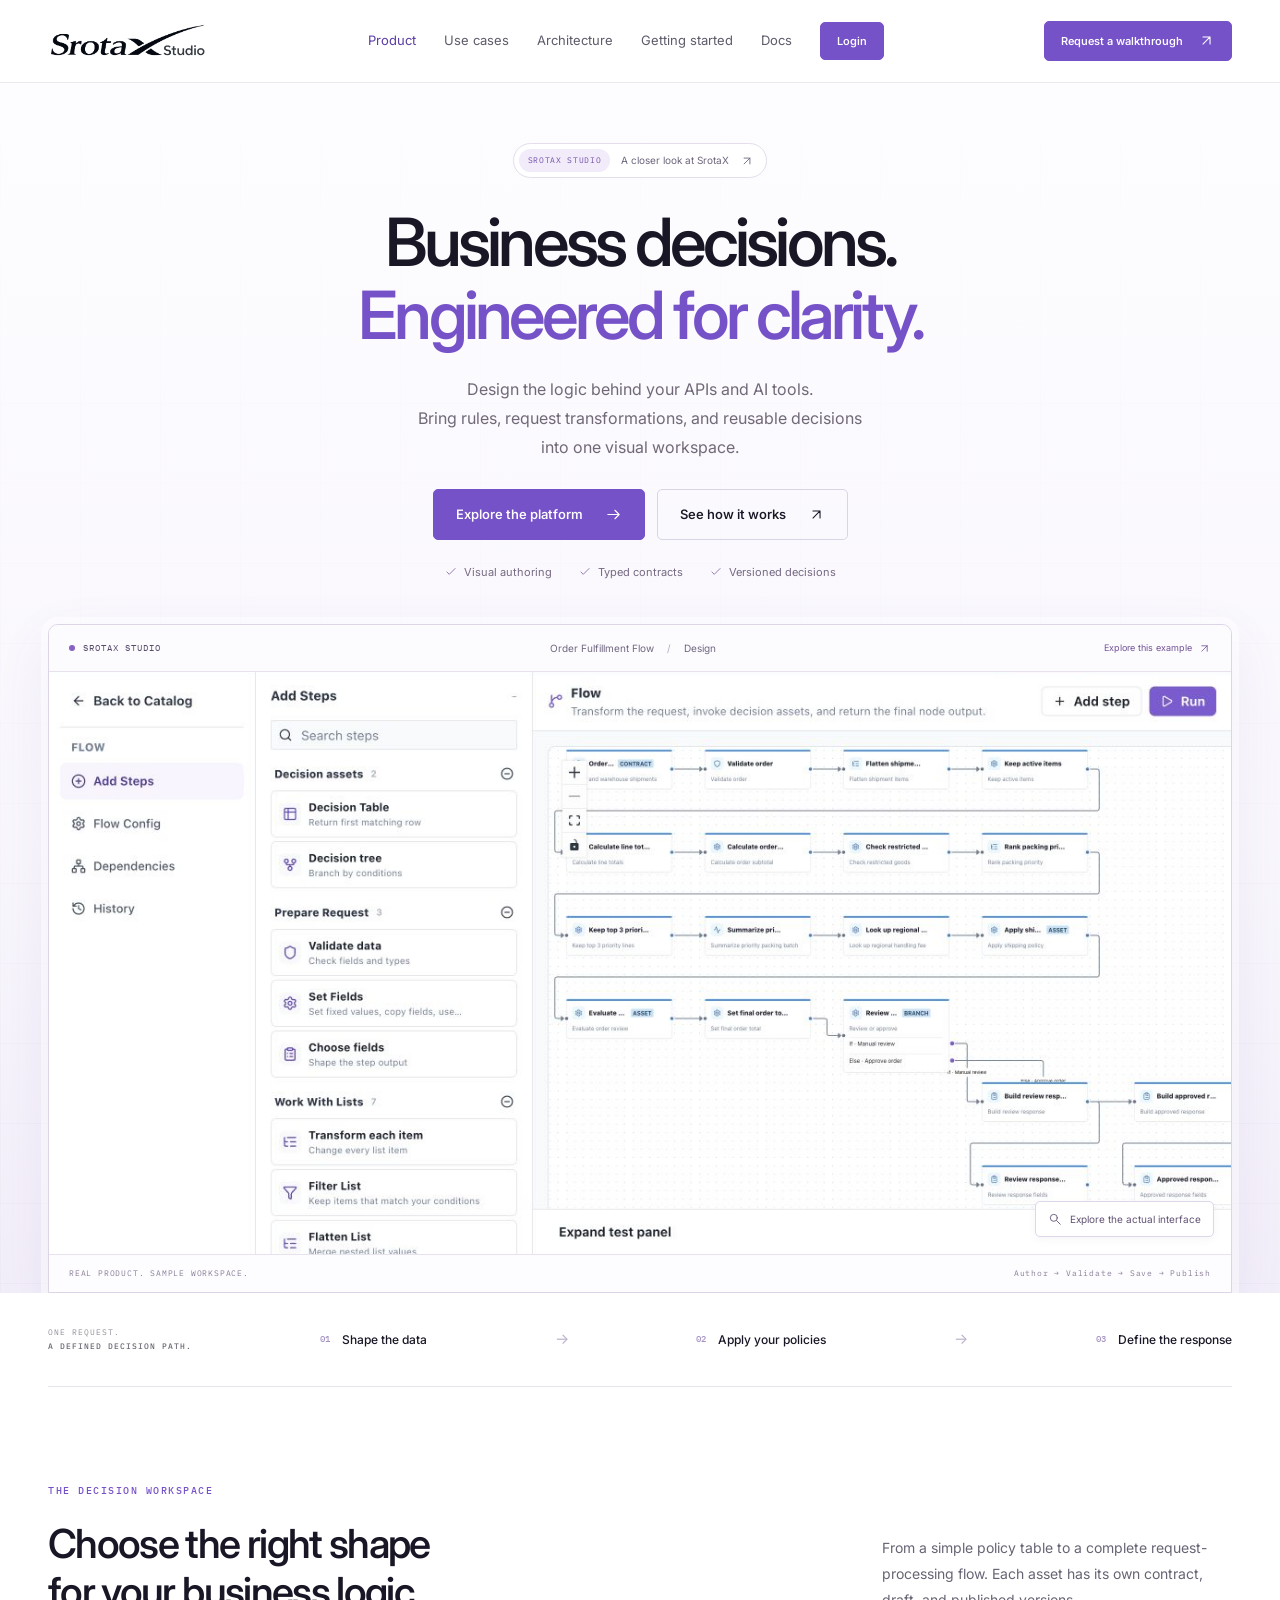
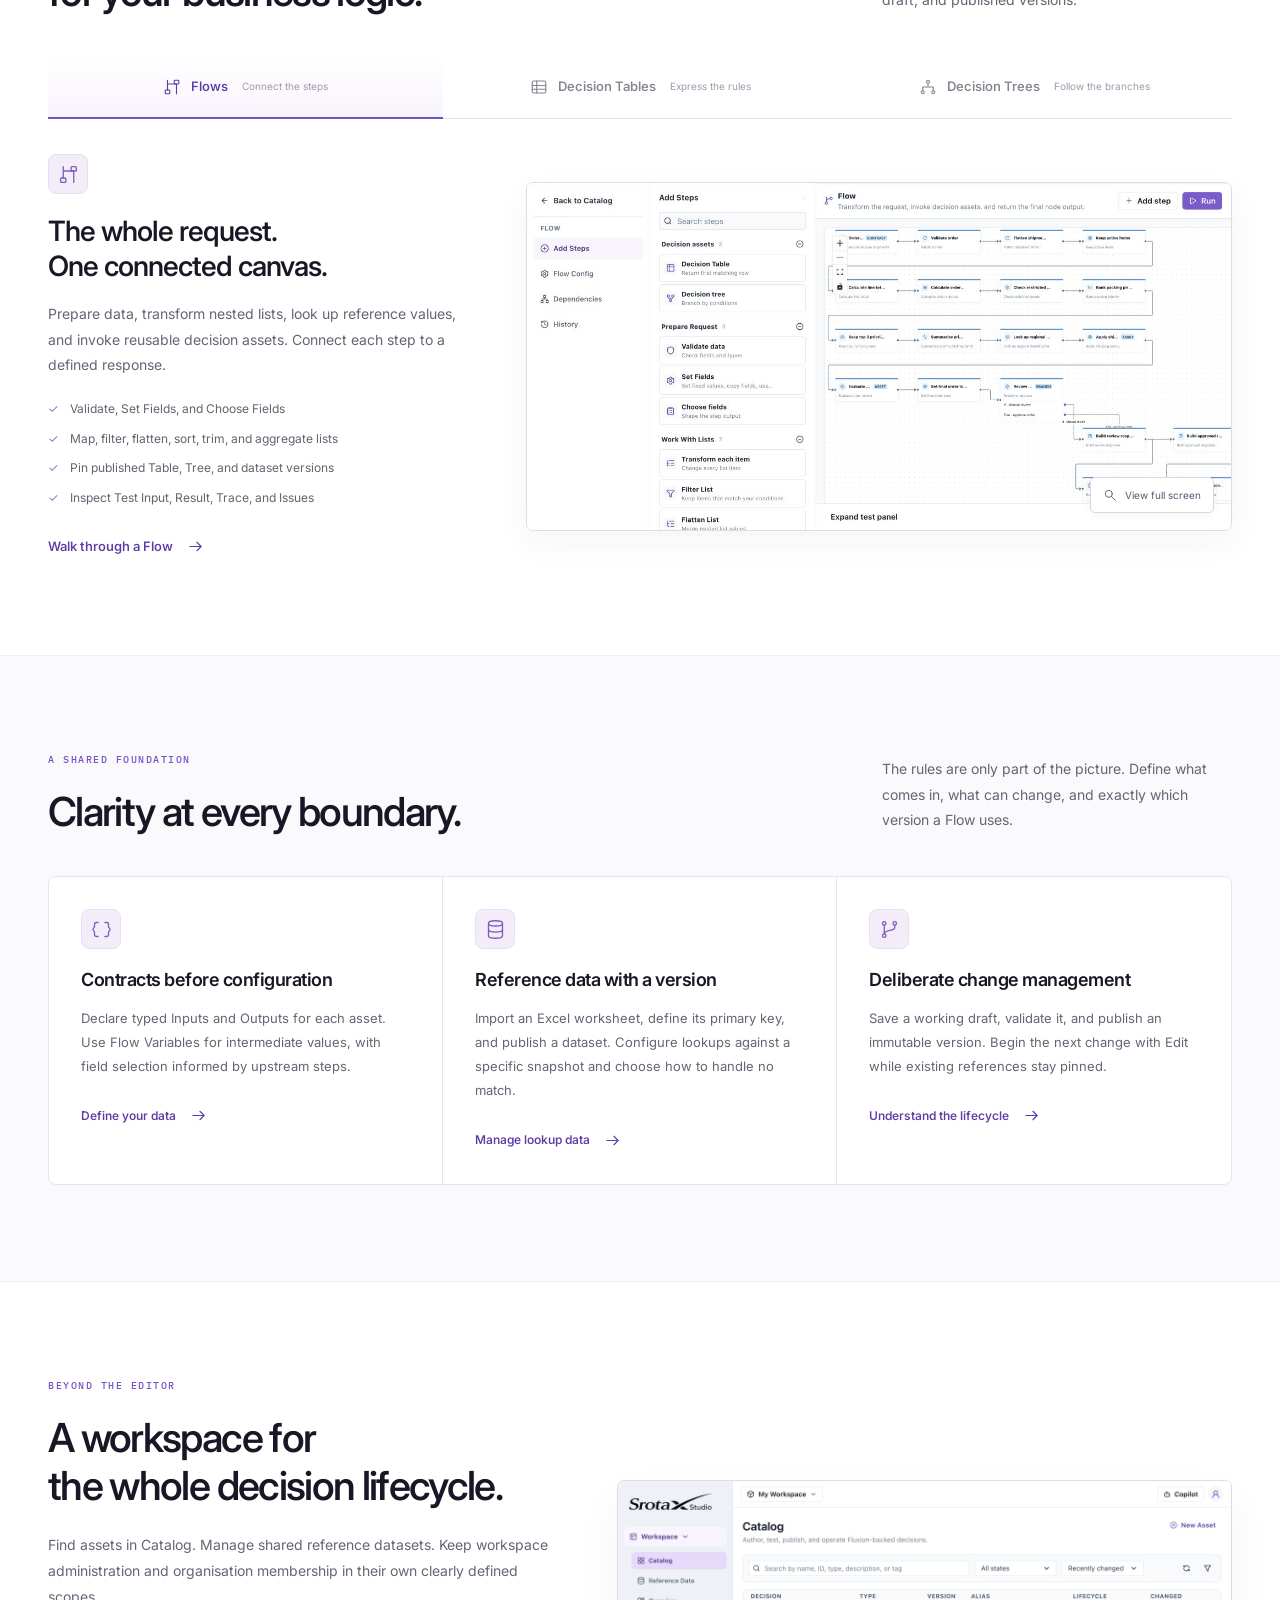
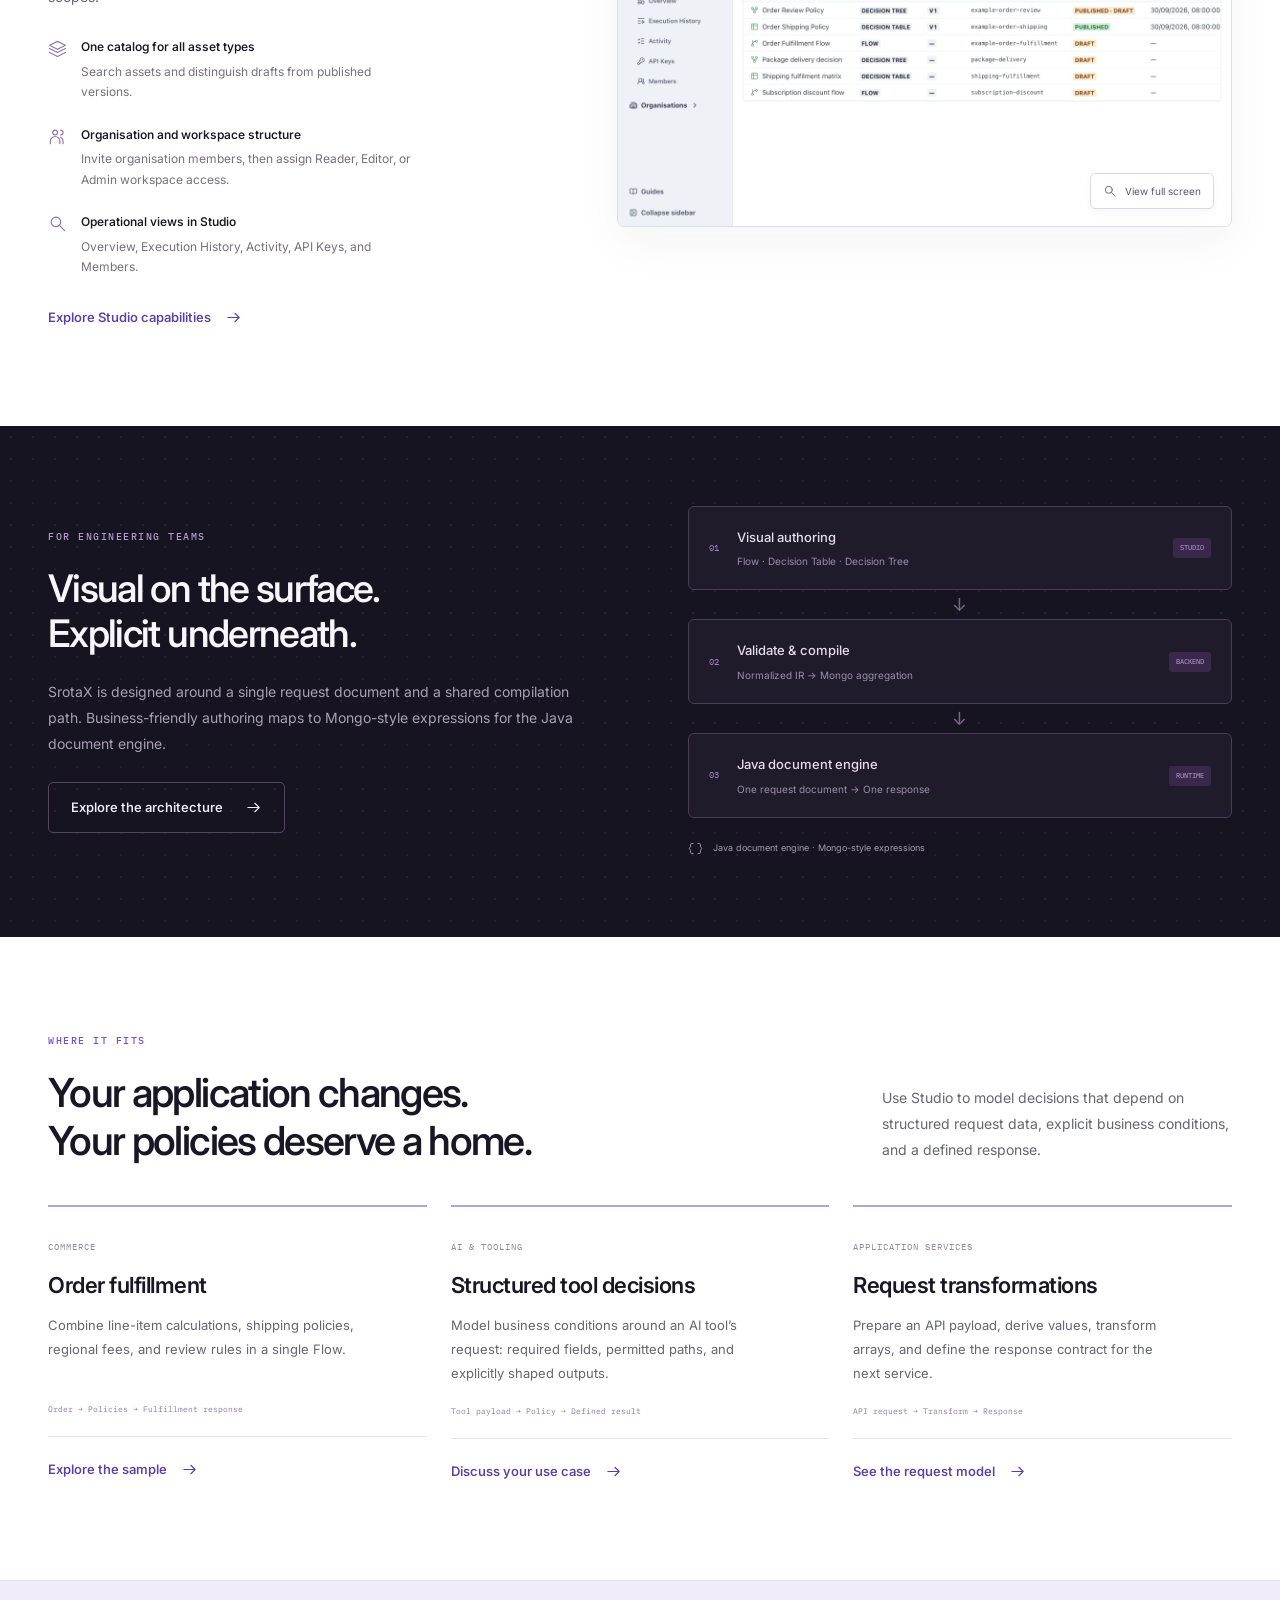
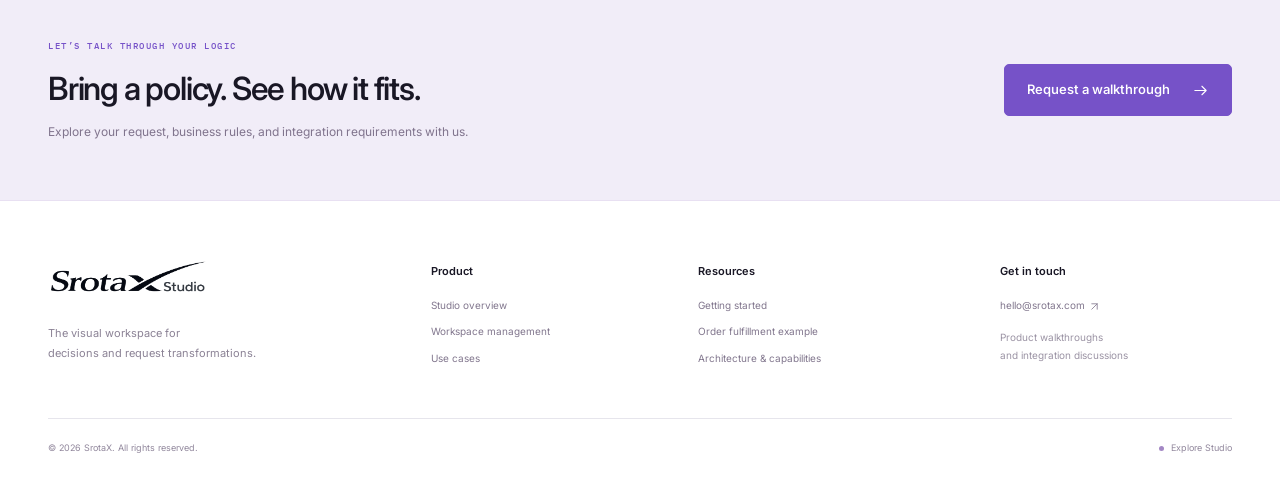
==== commit 17abf0cf: "Refine website copy and add Studio login and docs navigation" ====
--- a/index.html
+++ b/index.html
@@ -8,9 +8,9 @@
 <link rel="stylesheet" href="styles.css"><script src="site.js" defer></script>
 </head><body data-page="home">
 <a href="#main" class="skip-link">Skip to content</a>
-<header class="site-header"><div class="container header-inner"><a class="brand" href="index.html" aria-label="SrotaX Studio home"><img src="assets/studio-logo.png" width="174" height="58" alt="SrotaX Studio"></a><button class="menu-toggle" aria-expanded="false" aria-controls="primary-nav">Menu <span aria-hidden="true">☰</span></button><nav id="primary-nav" aria-label="Main navigation"><a href="index.html#product" aria-current="page">Product</a><a href="index.html#use-cases">Use cases</a><a href="architecture.html" >Architecture</a><a href="guide.html" >Getting started</a></nav><a class="button compact header-cta" href="mailto:hello@srotax.com?subject=SrotaX%20Studio%20walkthrough">Request a walkthrough <svg class="icon " width="22" height="22" viewBox="0 0 24 24" fill="none" stroke="currentColor" stroke-width="1.5" stroke-linecap="round" stroke-linejoin="round" aria-hidden="true"><path d="M7 17 17 7M7 7h10v10"/></svg></a></div></header>
+<header class="site-header"><div class="container header-inner"><a class="brand" href="index.html" aria-label="SrotaX Studio home"><img src="assets/studio-logo.png" width="174" height="58" alt="SrotaX Studio"></a><button class="menu-toggle" aria-expanded="false" aria-controls="primary-nav">Menu <span aria-hidden="true">☰</span></button><nav id="primary-nav" aria-label="Main navigation"><a href="index.html#product" aria-current="page">Product</a><a href="index.html#use-cases">Use cases</a><a href="architecture.html" >Architecture</a><a href="guide.html" >Getting started</a><a href="https://docs.srotax.com/">Docs</a><a class="button compact nav-login" href="https://srotax-studio.aredlavenkatreddy1.workers.dev/login">Login</a></nav><a class="button compact header-cta" href="mailto:hello@srotax.com?subject=SrotaX%20Studio%20walkthrough">Request a walkthrough <svg class="icon " width="22" height="22" viewBox="0 0 24 24" fill="none" stroke="currentColor" stroke-width="1.5" stroke-linecap="round" stroke-linejoin="round" aria-hidden="true"><path d="M7 17 17 7M7 7h10v10"/></svg></a></div></header>
 <main id="main">
-<section class="hero"><div class="hero-grid" aria-hidden="true"></div><div class="container hero-inner"><a class="release-link" href="architecture.html#status"><span class="release-tag">STUDIO PREVIEW</span> A closer look at SrotaX <svg class="icon " width="22" height="22" viewBox="0 0 24 24" fill="none" stroke="currentColor" stroke-width="1.5" stroke-linecap="round" stroke-linejoin="round" aria-hidden="true"><path d="M7 17 17 7M7 7h10v10"/></svg></a><h1>Business decisions.<br><span>Engineered for clarity.</span></h1><p class="hero-description">Design the logic behind your APIs and AI tools.<br>Bring rules, request transformations, and reusable decisions<br class="desktop-only"> into one visual workspace.</p><div class="hero-actions"><a class="button" href="#product">Explore the platform <svg class="icon " width="22" height="22" viewBox="0 0 24 24" fill="none" stroke="currentColor" stroke-width="1.5" stroke-linecap="round" stroke-linejoin="round" aria-hidden="true"><path d="M4 12h16m-6-6 6 6-6 6"/></svg></a><a class="button secondary" href="guide.html">See how it works <svg class="icon " width="22" height="22" viewBox="0 0 24 24" fill="none" stroke="currentColor" stroke-width="1.5" stroke-linecap="round" stroke-linejoin="round" aria-hidden="true"><path d="M7 17 17 7M7 7h10v10"/></svg></a></div><div class="hero-meta"><span><svg class="icon " width="22" height="22" viewBox="0 0 24 24" fill="none" stroke="currentColor" stroke-width="1.5" stroke-linecap="round" stroke-linejoin="round" aria-hidden="true"><path d="m5 12 4 4L19 6"/></svg> Visual authoring</span><span><svg class="icon " width="22" height="22" viewBox="0 0 24 24" fill="none" stroke="currentColor" stroke-width="1.5" stroke-linecap="round" stroke-linejoin="round" aria-hidden="true"><path d="m5 12 4 4L19 6"/></svg> Typed contracts</span><span><svg class="icon " width="22" height="22" viewBox="0 0 24 24" fill="none" stroke="currentColor" stroke-width="1.5" stroke-linecap="round" stroke-linejoin="round" aria-hidden="true"><path d="m5 12 4 4L19 6"/></svg> Versioned decisions</span></div>
+<section class="hero"><div class="hero-grid" aria-hidden="true"></div><div class="container hero-inner"><a class="release-link" href="architecture.html#capabilities"><span class="release-tag">SROTAX STUDIO</span> A closer look at SrotaX <svg class="icon " width="22" height="22" viewBox="0 0 24 24" fill="none" stroke="currentColor" stroke-width="1.5" stroke-linecap="round" stroke-linejoin="round" aria-hidden="true"><path d="M7 17 17 7M7 7h10v10"/></svg></a><h1>Business decisions.<br><span>Engineered for clarity.</span></h1><p class="hero-description">Design the logic behind your APIs and AI tools.<br>Bring rules, request transformations, and reusable decisions<br class="desktop-only"> into one visual workspace.</p><div class="hero-actions"><a class="button" href="#product">Explore the platform <svg class="icon " width="22" height="22" viewBox="0 0 24 24" fill="none" stroke="currentColor" stroke-width="1.5" stroke-linecap="round" stroke-linejoin="round" aria-hidden="true"><path d="M4 12h16m-6-6 6 6-6 6"/></svg></a><a class="button secondary" href="guide.html">See how it works <svg class="icon " width="22" height="22" viewBox="0 0 24 24" fill="none" stroke="currentColor" stroke-width="1.5" stroke-linecap="round" stroke-linejoin="round" aria-hidden="true"><path d="M7 17 17 7M7 7h10v10"/></svg></a></div><div class="hero-meta"><span><svg class="icon " width="22" height="22" viewBox="0 0 24 24" fill="none" stroke="currentColor" stroke-width="1.5" stroke-linecap="round" stroke-linejoin="round" aria-hidden="true"><path d="m5 12 4 4L19 6"/></svg> Visual authoring</span><span><svg class="icon " width="22" height="22" viewBox="0 0 24 24" fill="none" stroke="currentColor" stroke-width="1.5" stroke-linecap="round" stroke-linejoin="round" aria-hidden="true"><path d="m5 12 4 4L19 6"/></svg> Typed contracts</span><span><svg class="icon " width="22" height="22" viewBox="0 0 24 24" fill="none" stroke="currentColor" stroke-width="1.5" stroke-linecap="round" stroke-linejoin="round" aria-hidden="true"><path d="m5 12 4 4L19 6"/></svg> Versioned decisions</span></div>
 <div class="product-stage"><div class="stage-header"><div><span class="stage-dot"></span> SROTAX STUDIO</div><span>Order Fulfillment Flow <span class="stage-separator">/</span> Design</span><a href="guide.html#example">Explore this example <svg class="icon " width="22" height="22" viewBox="0 0 24 24" fill="none" stroke="currentColor" stroke-width="1.5" stroke-linecap="round" stroke-linejoin="round" aria-hidden="true"><path d="M7 17 17 7M7 7h10v10"/></svg></a></div><button data-crop="editor" class="hero-screen screenshot-button" data-image="assets/studio-flow.jpg?v=fbdeb8d8e2" data-caption="Order Fulfillment Flow in SrotaX Studio" aria-label="Enlarge the actual SrotaX Flow editor"><span class="capture-frame crop-editor"><img src="assets/studio-flow.jpg?v=fbdeb8d8e2" alt="Actual SrotaX Studio showing the Order Fulfillment Flow, step palette, decision assets, and branching responses" width="1280" height="720" fetchpriority="high"></span><span class="enlarge"><svg class="icon " width="22" height="22" viewBox="0 0 24 24" fill="none" stroke="currentColor" stroke-width="1.5" stroke-linecap="round" stroke-linejoin="round" aria-hidden="true"><circle cx="10" cy="10" r="6"/><path d="m15 15 6 6"/></svg> Explore the actual interface</span></button><div class="stage-footer"><span>REAL PRODUCT. SAMPLE WORKSPACE.</span><span>Author → Validate → Save → Publish</span></div></div></div></section>
 <section class="container context-strip" aria-label="Product model"><p>ONE REQUEST.<br><strong>A DEFINED DECISION PATH.</strong></p><div><span>01</span> Shape the data</div><i aria-hidden="true">→</i><div><span>02</span> Apply your policies</div><i aria-hidden="true">→</i><div><span>03</span> Define the response</div></section>
 <section class="section container" id="product"><div class="section-heading"><div><span class="eyebrow">THE DECISION WORKSPACE</span><h2>Choose the right shape<br>for your business logic.</h2></div><p>From a simple policy table to a complete request-processing flow. Each asset has its own contract, draft, and published versions.</p></div>
@@ -20,12 +20,11 @@
 <div class="product-panel" id="panel-tree" role="tabpanel" aria-labelledby="tab-tree" hidden><div class="panel-copy"><span class="feature-icon"><svg class="icon " width="22" height="22" viewBox="0 0 24 24" fill="none" stroke="currentColor" stroke-width="1.5" stroke-linecap="round" stroke-linejoin="round" aria-hidden="true"><circle cx="12" cy="5" r="2"/><circle cx="5" cy="19" r="2"/><circle cx="19" cy="19" r="2"/><path d="M12 7v5H5v5m7-5h7v5"/></svg></span><h3>Give every condition<br>a visible outcome.</h3><p>Lay out decisions as a tree of conditions and result leaves. Use nested AND / OR groups to express policy, then assign the declared output values.</p><ul class="check-list"><li>Explicit Yes and No paths</li><li>Shared, type-aware condition authoring</li><li>Fixed-value and field-copy assignments</li><li>Validation linked to affected nodes</li></ul><a class="inline-link" href="guide.html#example">Explore the review policy <svg class="icon " width="22" height="22" viewBox="0 0 24 24" fill="none" stroke="currentColor" stroke-width="1.5" stroke-linecap="round" stroke-linejoin="round" aria-hidden="true"><path d="M4 12h16m-6-6 6 6-6 6"/></svg></a></div><button data-crop="editor" class="screenshot-button " data-image="assets/studio-tree.jpg?v=a0008da997" data-caption="Order Review Policy Decision Tree with conditions and result leaves" aria-label="Enlarge: Order Review Policy Decision Tree with conditions and result leaves"><span class="capture-frame crop-editor"><img src="assets/studio-tree.jpg?v=a0008da997" alt="Order Review Policy Decision Tree with conditions and result leaves" loading="lazy" width="1280" height="720"></span><span class="enlarge"><svg class="icon " width="22" height="22" viewBox="0 0 24 24" fill="none" stroke="currentColor" stroke-width="1.5" stroke-linecap="round" stroke-linejoin="round" aria-hidden="true"><circle cx="10" cy="10" r="6"/><path d="m15 15 6 6"/></svg> View full screen</span></button></div>
 </section>
 <section class="section foundation"><div class="container"><div class="section-heading"><div><span class="eyebrow">A SHARED FOUNDATION</span><h2>Clarity at every boundary.</h2></div><p>The rules are only part of the picture. Define what comes in, what can change, and exactly which version a Flow uses.</p></div><div class="foundation-grid"><article><div class="feature-icon"><svg class="icon " width="22" height="22" viewBox="0 0 24 24" fill="none" stroke="currentColor" stroke-width="1.5" stroke-linecap="round" stroke-linejoin="round" aria-hidden="true"><path d="M8 4H6a2 2 0 0 0-2 2v3l-2 3 2 3v3a2 2 0 0 0 2 2h2m8-16h2a2 2 0 0 1 2 2v3l2 3-2 3v3a2 2 0 0 1-2 2h-2"/></svg></div><h3>Contracts before configuration</h3><p>Declare typed Inputs and Outputs for each asset. Use Flow Variables for intermediate values, with field selection informed by upstream steps.</p><a href="guide.html#contract" class="inline-link">Define your data <svg class="icon " width="22" height="22" viewBox="0 0 24 24" fill="none" stroke="currentColor" stroke-width="1.5" stroke-linecap="round" stroke-linejoin="round" aria-hidden="true"><path d="M4 12h16m-6-6 6 6-6 6"/></svg></a></article><article><div class="feature-icon"><svg class="icon " width="22" height="22" viewBox="0 0 24 24" fill="none" stroke="currentColor" stroke-width="1.5" stroke-linecap="round" stroke-linejoin="round" aria-hidden="true"><ellipse cx="12" cy="5" rx="8" ry="3"/><path d="M4 5v14c0 4 16 4 16 0V5M4 12c0 4 16 4 16 0"/></svg></div><h3>Reference data with a version</h3><p>Import an Excel worksheet, define its primary key, and publish a dataset. Configure lookups against a specific snapshot and choose how to handle no match.</p><a href="guide.html#reference-data" class="inline-link">Manage lookup data <svg class="icon " width="22" height="22" viewBox="0 0 24 24" fill="none" stroke="currentColor" stroke-width="1.5" stroke-linecap="round" stroke-linejoin="round" aria-hidden="true"><path d="M4 12h16m-6-6 6 6-6 6"/></svg></a></article><article><div class="feature-icon"><svg class="icon " width="22" height="22" viewBox="0 0 24 24" fill="none" stroke="currentColor" stroke-width="1.5" stroke-linecap="round" stroke-linejoin="round" aria-hidden="true"><circle cx="6" cy="5" r="2"/><circle cx="6" cy="19" r="2"/><circle cx="18" cy="5" r="2"/><path d="M6 7v10m12-10v3c0 4-12 2-12 7"/></svg></div><h3>Deliberate change management</h3><p>Save a working draft, validate it, and publish an immutable version. Begin the next change with Edit while existing references stay pinned.</p><a href="guide.html#publish" class="inline-link">Understand the lifecycle <svg class="icon " width="22" height="22" viewBox="0 0 24 24" fill="none" stroke="currentColor" stroke-width="1.5" stroke-linecap="round" stroke-linejoin="round" aria-hidden="true"><path d="M4 12h16m-6-6 6 6-6 6"/></svg></a></article></div></div></section>
-<section class="section container" id="workspace"><div class="split-feature"><div><span class="eyebrow">BEYOND THE EDITOR</span><h2>A workspace for<br>the whole decision lifecycle.</h2><p>Find assets in Catalog. Manage shared reference datasets. Keep workspace administration and organisation membership in their own clearly defined scopes.</p><div class="workspace-features"><div><svg class="icon " width="22" height="22" viewBox="0 0 24 24" fill="none" stroke="currentColor" stroke-width="1.5" stroke-linecap="round" stroke-linejoin="round" aria-hidden="true"><path d="m12 3 10 5-10 5L2 8Zm-10 9 10 5 10-5M2 17l10 5 10-5"/></svg><span><strong>One catalog for all asset types</strong><small>Search assets and distinguish drafts from published versions.</small></span></div><div><svg class="icon " width="22" height="22" viewBox="0 0 24 24" fill="none" stroke="currentColor" stroke-width="1.5" stroke-linecap="round" stroke-linejoin="round" aria-hidden="true"><circle cx="9" cy="7" r="3"/><path d="M3 21v-3a6 6 0 0 1 12 0v3m1-17a3 3 0 0 1 0 6m3 11v-3a6 6 0 0 0-3-5"/></svg><span><strong>Organisation and workspace structure</strong><small>Invite organisation members, then assign Reader, Editor, or Admin workspace access.</small></span></div><div><svg class="icon " width="22" height="22" viewBox="0 0 24 24" fill="none" stroke="currentColor" stroke-width="1.5" stroke-linecap="round" stroke-linejoin="round" aria-hidden="true"><circle cx="10" cy="10" r="6"/><path d="m15 15 6 6"/></svg><span><strong>Operational views in Studio</strong><small>Overview, Execution History, Activity, API Keys, and Members.</small></span></div></div><a class="inline-link" href="architecture.html#status">Review current capabilities <svg class="icon " width="22" height="22" viewBox="0 0 24 24" fill="none" stroke="currentColor" stroke-width="1.5" stroke-linecap="round" stroke-linejoin="round" aria-hidden="true"><path d="M4 12h16m-6-6 6 6-6 6"/></svg></a></div><button class="screenshot-button " data-image="assets/studio-catalog.jpg?v=a55e402716" data-caption="SrotaX Studio Catalog with Flows, Decision Tables, and Decision Trees" aria-label="Enlarge: SrotaX Studio Catalog with Flows, Decision Tables, and Decision Trees"><img src="assets/studio-catalog.jpg?v=a55e402716" alt="SrotaX Studio Catalog with Flows, Decision Tables, and Decision Trees" loading="lazy" width="1280" height="720"><span class="enlarge"><svg class="icon " width="22" height="22" viewBox="0 0 24 24" fill="none" stroke="currentColor" stroke-width="1.5" stroke-linecap="round" stroke-linejoin="round" aria-hidden="true"><circle cx="10" cy="10" r="6"/><path d="m15 15 6 6"/></svg> View full screen</span></button></div></section>
-<section class="architecture-teaser"><div class="container architecture-inner"><div><span class="eyebrow">FOR ENGINEERING TEAMS</span><h2>Visual on the surface.<br>Explicit underneath.</h2><p>SrotaX is designed around a single request document and a shared compilation path. Business-friendly authoring maps to Mongo-style expressions for the Java document engine.</p><a class="button light-outline" href="architecture.html">Explore the architecture <svg class="icon " width="22" height="22" viewBox="0 0 24 24" fill="none" stroke="currentColor" stroke-width="1.5" stroke-linecap="round" stroke-linejoin="round" aria-hidden="true"><path d="M4 12h16m-6-6 6 6-6 6"/></svg></a><p class="technical-note">Runtime compilation and production integration are in development.</p></div><div class="architecture-stack"><div><span class="stack-number">01</span><span><strong>Visual authoring</strong><small>Flow · Decision Table · Decision Tree</small></span><span class="stack-badge">STUDIO</span></div><i>↓</i><div><span class="stack-number">02</span><span><strong>Validate & compile</strong><small>Normalized IR → Mongo aggregation</small></span><span class="stack-badge">BACKEND</span></div><i>↓</i><div><span class="stack-number">03</span><span><strong>Java document engine</strong><small>One request document → One response</small></span><span class="stack-badge">RUNTIME</span></div><p><svg class="icon " width="22" height="22" viewBox="0 0 24 24" fill="none" stroke="currentColor" stroke-width="1.5" stroke-linecap="round" stroke-linejoin="round" aria-hidden="true"><path d="M8 4H6a2 2 0 0 0-2 2v3l-2 3 2 3v3a2 2 0 0 0 2 2h2m8-16h2a2 2 0 0 1 2 2v3l2 3-2 3v3a2 2 0 0 1-2 2h-2"/></svg> No live MongoDB database required by the intended runtime.</p></div></div></section>
+<section class="section container" id="workspace"><div class="split-feature"><div><span class="eyebrow">BEYOND THE EDITOR</span><h2>A workspace for<br>the whole decision lifecycle.</h2><p>Find assets in Catalog. Manage shared reference datasets. Keep workspace administration and organisation membership in their own clearly defined scopes.</p><div class="workspace-features"><div><svg class="icon " width="22" height="22" viewBox="0 0 24 24" fill="none" stroke="currentColor" stroke-width="1.5" stroke-linecap="round" stroke-linejoin="round" aria-hidden="true"><path d="m12 3 10 5-10 5L2 8Zm-10 9 10 5 10-5M2 17l10 5 10-5"/></svg><span><strong>One catalog for all asset types</strong><small>Search assets and distinguish drafts from published versions.</small></span></div><div><svg class="icon " width="22" height="22" viewBox="0 0 24 24" fill="none" stroke="currentColor" stroke-width="1.5" stroke-linecap="round" stroke-linejoin="round" aria-hidden="true"><circle cx="9" cy="7" r="3"/><path d="M3 21v-3a6 6 0 0 1 12 0v3m1-17a3 3 0 0 1 0 6m3 11v-3a6 6 0 0 0-3-5"/></svg><span><strong>Organisation and workspace structure</strong><small>Invite organisation members, then assign Reader, Editor, or Admin workspace access.</small></span></div><div><svg class="icon " width="22" height="22" viewBox="0 0 24 24" fill="none" stroke="currentColor" stroke-width="1.5" stroke-linecap="round" stroke-linejoin="round" aria-hidden="true"><circle cx="10" cy="10" r="6"/><path d="m15 15 6 6"/></svg><span><strong>Operational views in Studio</strong><small>Overview, Execution History, Activity, API Keys, and Members.</small></span></div></div><a class="inline-link" href="architecture.html#capabilities">Explore Studio capabilities <svg class="icon " width="22" height="22" viewBox="0 0 24 24" fill="none" stroke="currentColor" stroke-width="1.5" stroke-linecap="round" stroke-linejoin="round" aria-hidden="true"><path d="M4 12h16m-6-6 6 6-6 6"/></svg></a></div><button class="screenshot-button " data-image="assets/studio-catalog.jpg?v=a55e402716" data-caption="SrotaX Studio Catalog with Flows, Decision Tables, and Decision Trees" aria-label="Enlarge: SrotaX Studio Catalog with Flows, Decision Tables, and Decision Trees"><img src="assets/studio-catalog.jpg?v=a55e402716" alt="SrotaX Studio Catalog with Flows, Decision Tables, and Decision Trees" loading="lazy" width="1280" height="720"><span class="enlarge"><svg class="icon " width="22" height="22" viewBox="0 0 24 24" fill="none" stroke="currentColor" stroke-width="1.5" stroke-linecap="round" stroke-linejoin="round" aria-hidden="true"><circle cx="10" cy="10" r="6"/><path d="m15 15 6 6"/></svg> View full screen</span></button></div></section>
+<section class="architecture-teaser"><div class="container architecture-inner"><div><span class="eyebrow">FOR ENGINEERING TEAMS</span><h2>Visual on the surface.<br>Explicit underneath.</h2><p>SrotaX is designed around a single request document and a shared compilation path. Business-friendly authoring maps to Mongo-style expressions for the Java document engine.</p><a class="button light-outline" href="architecture.html">Explore the architecture <svg class="icon " width="22" height="22" viewBox="0 0 24 24" fill="none" stroke="currentColor" stroke-width="1.5" stroke-linecap="round" stroke-linejoin="round" aria-hidden="true"><path d="M4 12h16m-6-6 6 6-6 6"/></svg></a></div><div class="architecture-stack"><div><span class="stack-number">01</span><span><strong>Visual authoring</strong><small>Flow · Decision Table · Decision Tree</small></span><span class="stack-badge">STUDIO</span></div><i>↓</i><div><span class="stack-number">02</span><span><strong>Validate & compile</strong><small>Normalized IR → Mongo aggregation</small></span><span class="stack-badge">BACKEND</span></div><i>↓</i><div><span class="stack-number">03</span><span><strong>Java document engine</strong><small>One request document → One response</small></span><span class="stack-badge">RUNTIME</span></div><p><svg class="icon " width="22" height="22" viewBox="0 0 24 24" fill="none" stroke="currentColor" stroke-width="1.5" stroke-linecap="round" stroke-linejoin="round" aria-hidden="true"><path d="M8 4H6a2 2 0 0 0-2 2v3l-2 3 2 3v3a2 2 0 0 0 2 2h2m8-16h2a2 2 0 0 1 2 2v3l2 3-2 3v3a2 2 0 0 1-2 2h-2"/></svg> Java document engine · Mongo-style expressions</p></div></div></section>
 <section class="section container" id="use-cases"><div class="section-heading"><div><span class="eyebrow">WHERE IT FITS</span><h2>Your application changes.<br>Your policies deserve a home.</h2></div><p>Use Studio to model decisions that depend on structured request data, explicit business conditions, and a defined response.</p></div><div class="use-case-grid"><article><span class="use-case-label">COMMERCE</span><h3>Order fulfillment</h3><p>Combine line-item calculations, shipping policies, regional fees, and review rules in a single Flow.</p><div class="case-path">Order → Policies → Fulfillment response</div><a class="inline-link" href="guide.html#example">Explore the sample <svg class="icon " width="22" height="22" viewBox="0 0 24 24" fill="none" stroke="currentColor" stroke-width="1.5" stroke-linecap="round" stroke-linejoin="round" aria-hidden="true"><path d="M4 12h16m-6-6 6 6-6 6"/></svg></a></article><article><span class="use-case-label">AI & TOOLING</span><h3>Structured tool decisions</h3><p>Model business conditions around an AI tool’s request: required fields, permitted paths, and explicitly shaped outputs.</p><div class="case-path">Tool payload → Policy → Defined result</div><a class="inline-link" href="mailto:hello@srotax.com?subject=AI%20tool%20policy%20use%20case">Discuss your use case <svg class="icon " width="22" height="22" viewBox="0 0 24 24" fill="none" stroke="currentColor" stroke-width="1.5" stroke-linecap="round" stroke-linejoin="round" aria-hidden="true"><path d="M4 12h16m-6-6 6 6-6 6"/></svg></a></article><article><span class="use-case-label">APPLICATION SERVICES</span><h3>Request transformations</h3><p>Prepare an API payload, derive values, transform arrays, and define the response contract for the next service.</p><div class="case-path">API request → Transform → Response</div><a class="inline-link" href="architecture.html#request-model">See the request model <svg class="icon " width="22" height="22" viewBox="0 0 24 24" fill="none" stroke="currentColor" stroke-width="1.5" stroke-linecap="round" stroke-linejoin="round" aria-hidden="true"><path d="M4 12h16m-6-6 6 6-6 6"/></svg></a></article></div></section>
-<section class="container maturity-note"><span class="note-icon">i</span><div><strong>A clear view of what’s available.</strong><p>Studio currently provides local visual authoring, draft/version persistence, and illustrative test responses. Production execution, backend authentication, and API integration are in development.</p></div><a href="architecture.html#status">Capability status <svg class="icon " width="22" height="22" viewBox="0 0 24 24" fill="none" stroke="currentColor" stroke-width="1.5" stroke-linecap="round" stroke-linejoin="round" aria-hidden="true"><path d="M4 12h16m-6-6 6 6-6 6"/></svg></a></section>
 </main>
 <section class="contact-band"><div class="container contact-inner"><div><span class="eyebrow">LET’S TALK THROUGH YOUR LOGIC</span><h2>Bring a policy. See how it fits.</h2><p>Explore your request, business rules, and integration requirements with us.</p></div><a class="button white" href="mailto:hello@srotax.com?subject=SrotaX%20Studio%20walkthrough">Request a walkthrough <svg class="icon " width="22" height="22" viewBox="0 0 24 24" fill="none" stroke="currentColor" stroke-width="1.5" stroke-linecap="round" stroke-linejoin="round" aria-hidden="true"><path d="M4 12h16m-6-6 6 6-6 6"/></svg></a></div></section>
-<footer class="container"><div class="footer-main"><div class="footer-brand"><a class="brand" href="index.html" aria-label="SrotaX Studio home"><img src="assets/studio-logo.png" width="174" height="58" alt="SrotaX Studio"></a><p>The visual workspace for<br>decisions and request transformations.</p></div><div><h3>Product</h3><a href="index.html#product">Studio overview</a><a href="index.html#workspace">Workspace management</a><a href="index.html#use-cases">Use cases</a></div><div><h3>Resources</h3><a href="guide.html">Getting started</a><a href="guide.html#example">Order fulfillment example</a><a href="architecture.html">Architecture & capabilities</a></div><div><h3>Get in touch</h3><a href="mailto:hello@srotax.com">hello@srotax.com <svg class="icon " width="22" height="22" viewBox="0 0 24 24" fill="none" stroke="currentColor" stroke-width="1.5" stroke-linecap="round" stroke-linejoin="round" aria-hidden="true"><path d="M7 17 17 7M7 7h10v10"/></svg></a><span class="footer-note">Product walkthroughs<br>and integration discussions</span></div></div><div class="footer-bottom"><span>© <span data-year>2026</span> SrotaX. All rights reserved.</span><a href="architecture.html#status"><span class="status-dot"></span> Studio development preview</a></div></footer>
+<footer class="container"><div class="footer-main"><div class="footer-brand"><a class="brand" href="index.html" aria-label="SrotaX Studio home"><img src="assets/studio-logo.png" width="174" height="58" alt="SrotaX Studio"></a><p>The visual workspace for<br>decisions and request transformations.</p></div><div><h3>Product</h3><a href="index.html#product">Studio overview</a><a href="index.html#workspace">Workspace management</a><a href="index.html#use-cases">Use cases</a></div><div><h3>Resources</h3><a href="guide.html">Getting started</a><a href="guide.html#example">Order fulfillment example</a><a href="architecture.html">Architecture & capabilities</a></div><div><h3>Get in touch</h3><a href="mailto:hello@srotax.com">hello@srotax.com <svg class="icon " width="22" height="22" viewBox="0 0 24 24" fill="none" stroke="currentColor" stroke-width="1.5" stroke-linecap="round" stroke-linejoin="round" aria-hidden="true"><path d="M7 17 17 7M7 7h10v10"/></svg></a><span class="footer-note">Product walkthroughs<br>and integration discussions</span></div></div><div class="footer-bottom"><span>© <span data-year>2026</span> SrotaX. All rights reserved.</span><a href="architecture.html#capabilities"><span class="status-dot"></span> Explore Studio</a></div></footer>
 <dialog id="image-dialog" aria-labelledby="image-dialog-title"><div class="dialog-toolbar"><span id="image-dialog-title">Studio screenshot</span><button type="button" class="dialog-close" aria-label="Close screenshot">Close <span aria-hidden="true">×</span></button></div><div id="dialog-image-frame" class="capture-frame"><img id="dialog-image" alt=""></div><p>Actual SrotaX Studio interface · Sample assets</p></dialog>
 </body></html>
--- a/styles.css
+++ b/styles.css
@@ -20,3 +20,5 @@
 .capture-frame.crop-editor img{margin-top:-7.03125%;width:100%;height:auto;max-height:none}
 #dialog-image-frame{width:100%}
 #dialog-image-frame img{width:100%;height:auto}
+
+.header-inner nav a.nav-login{padding:9px 16px;color:#fff;min-height:38px}.header-inner nav a.nav-login:hover{color:#fff}
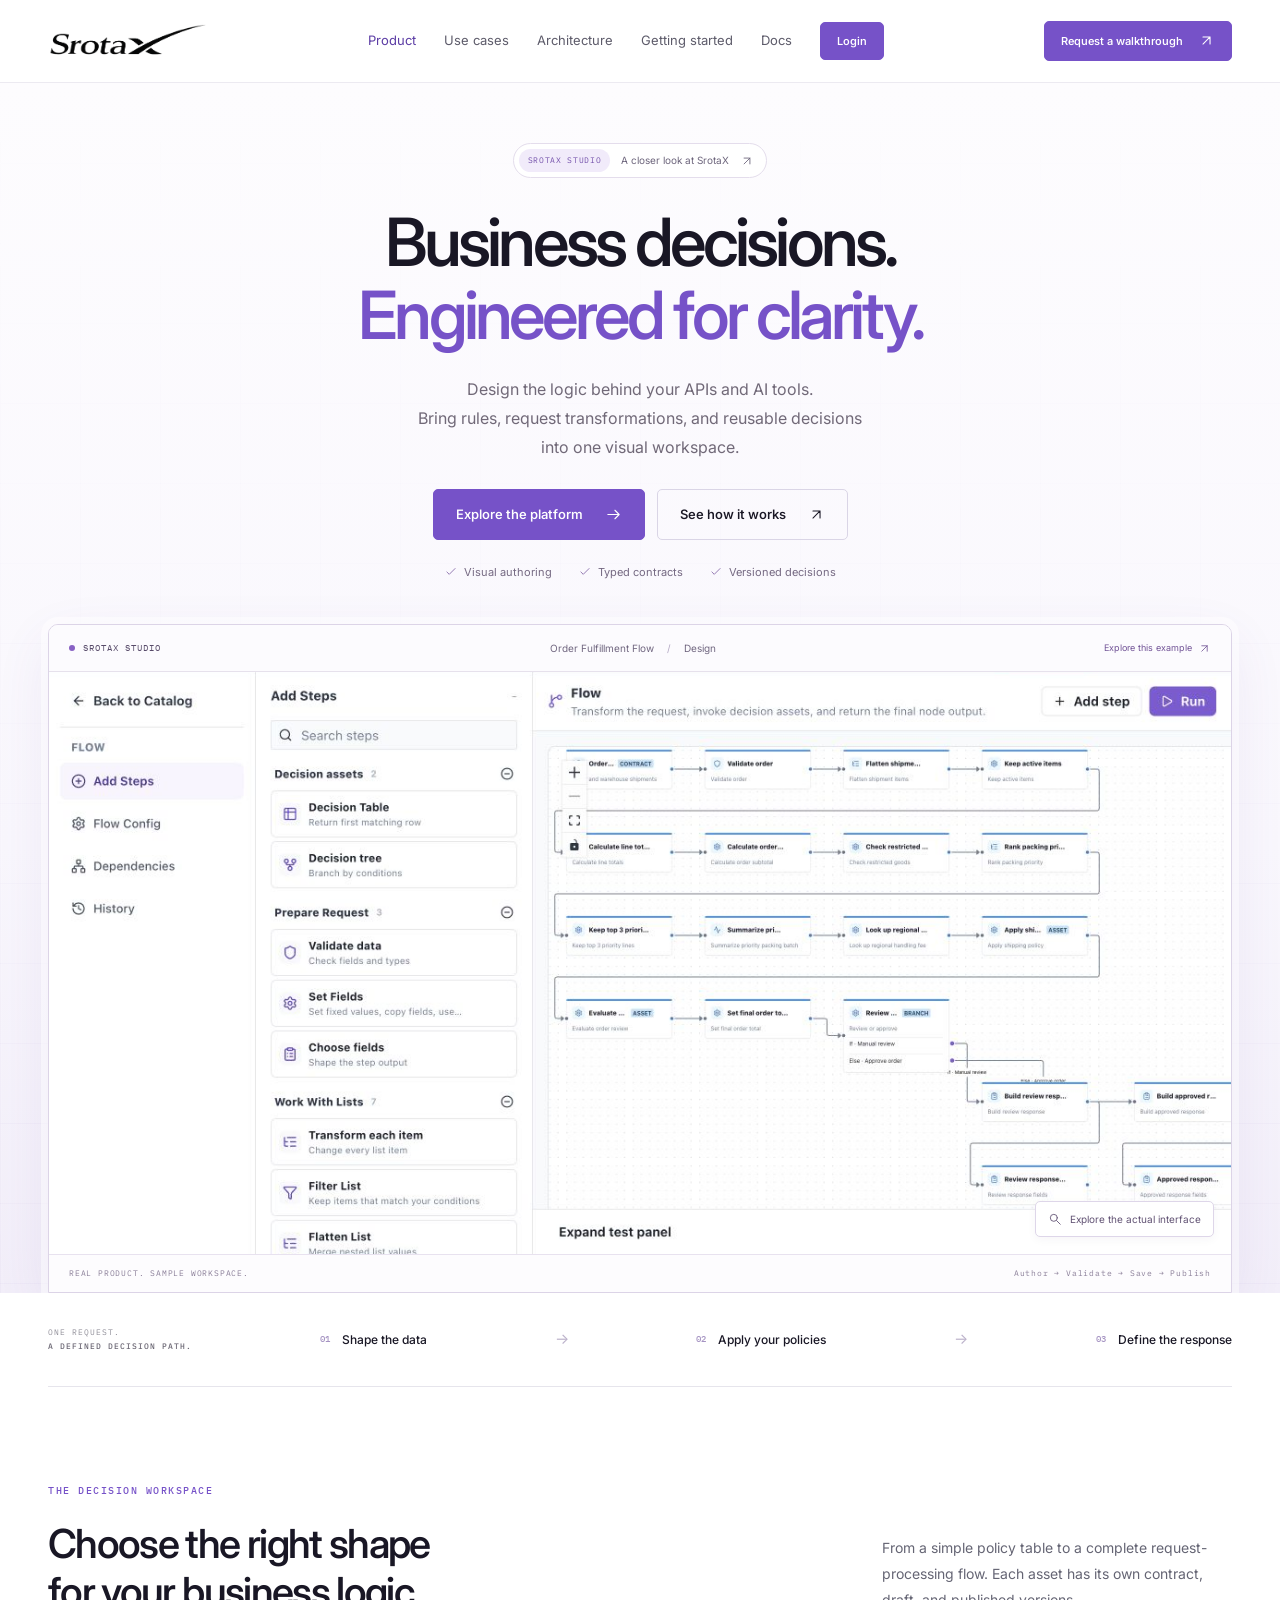
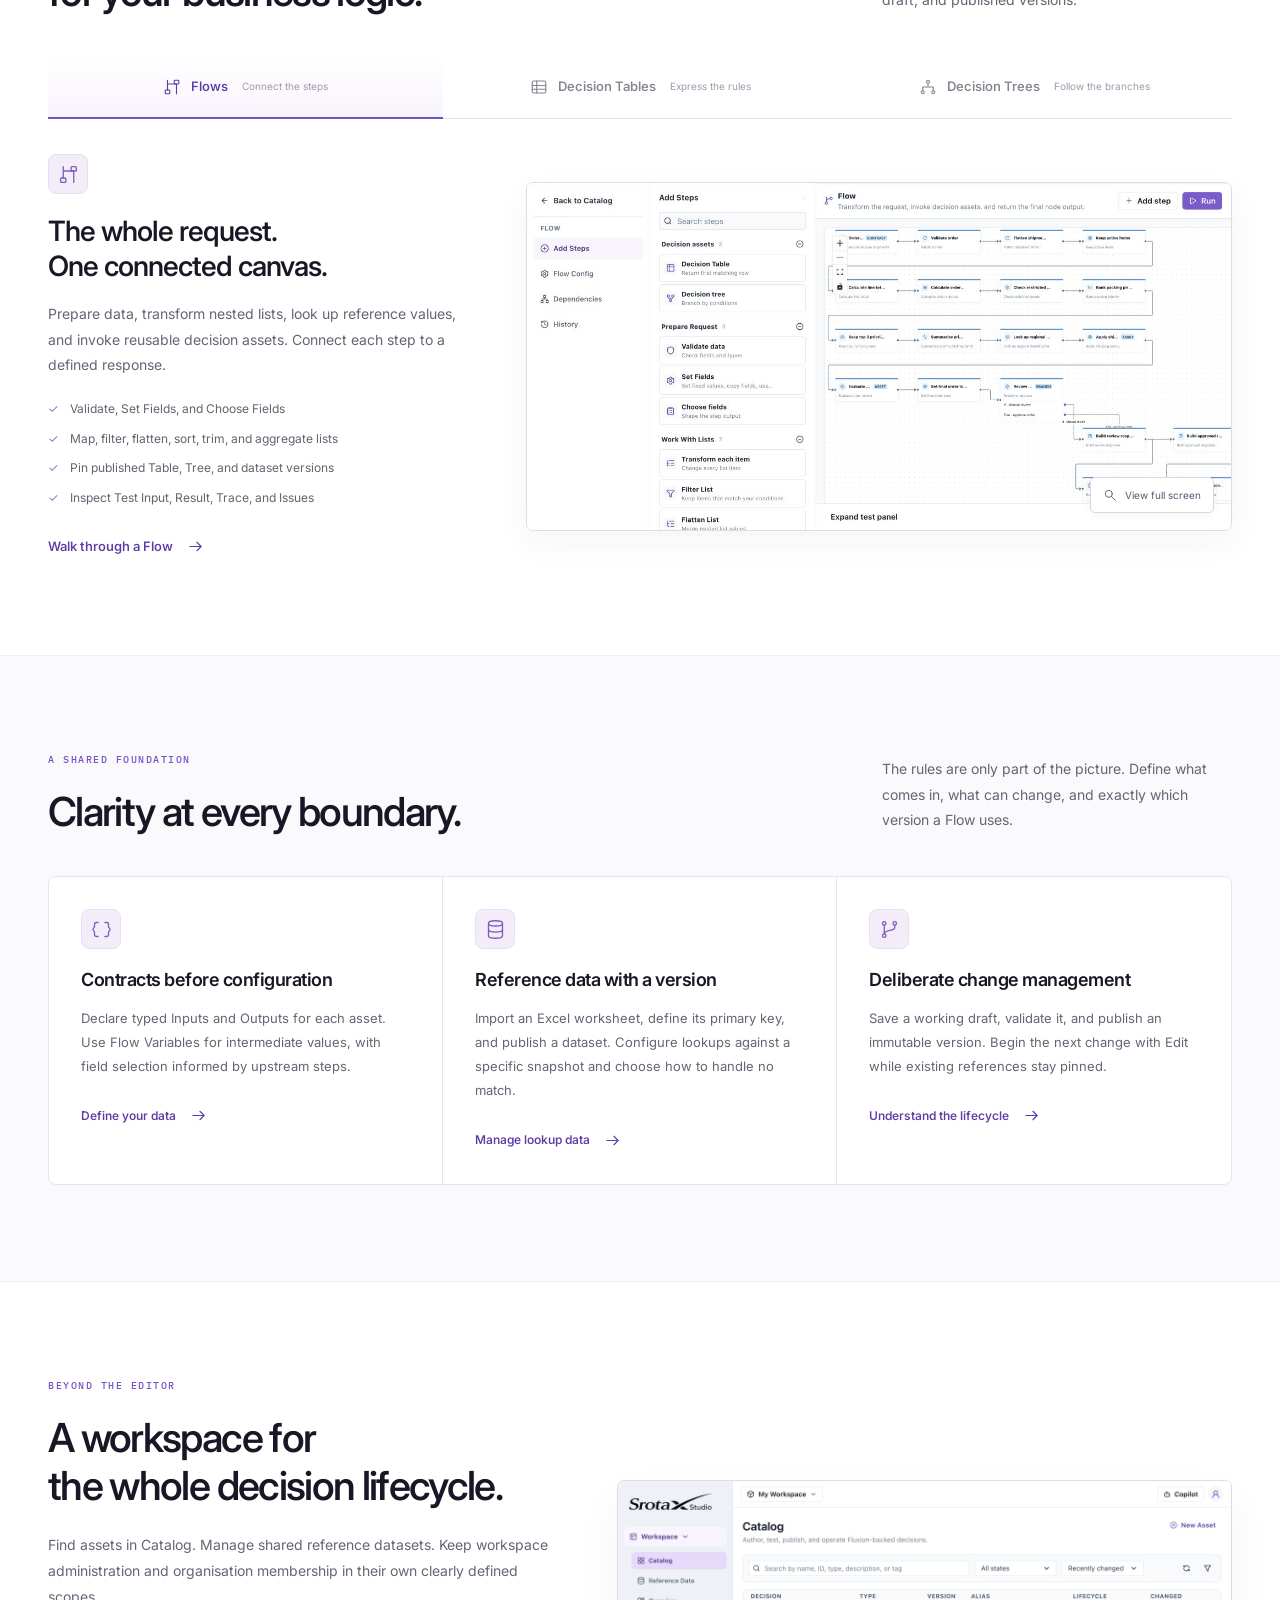
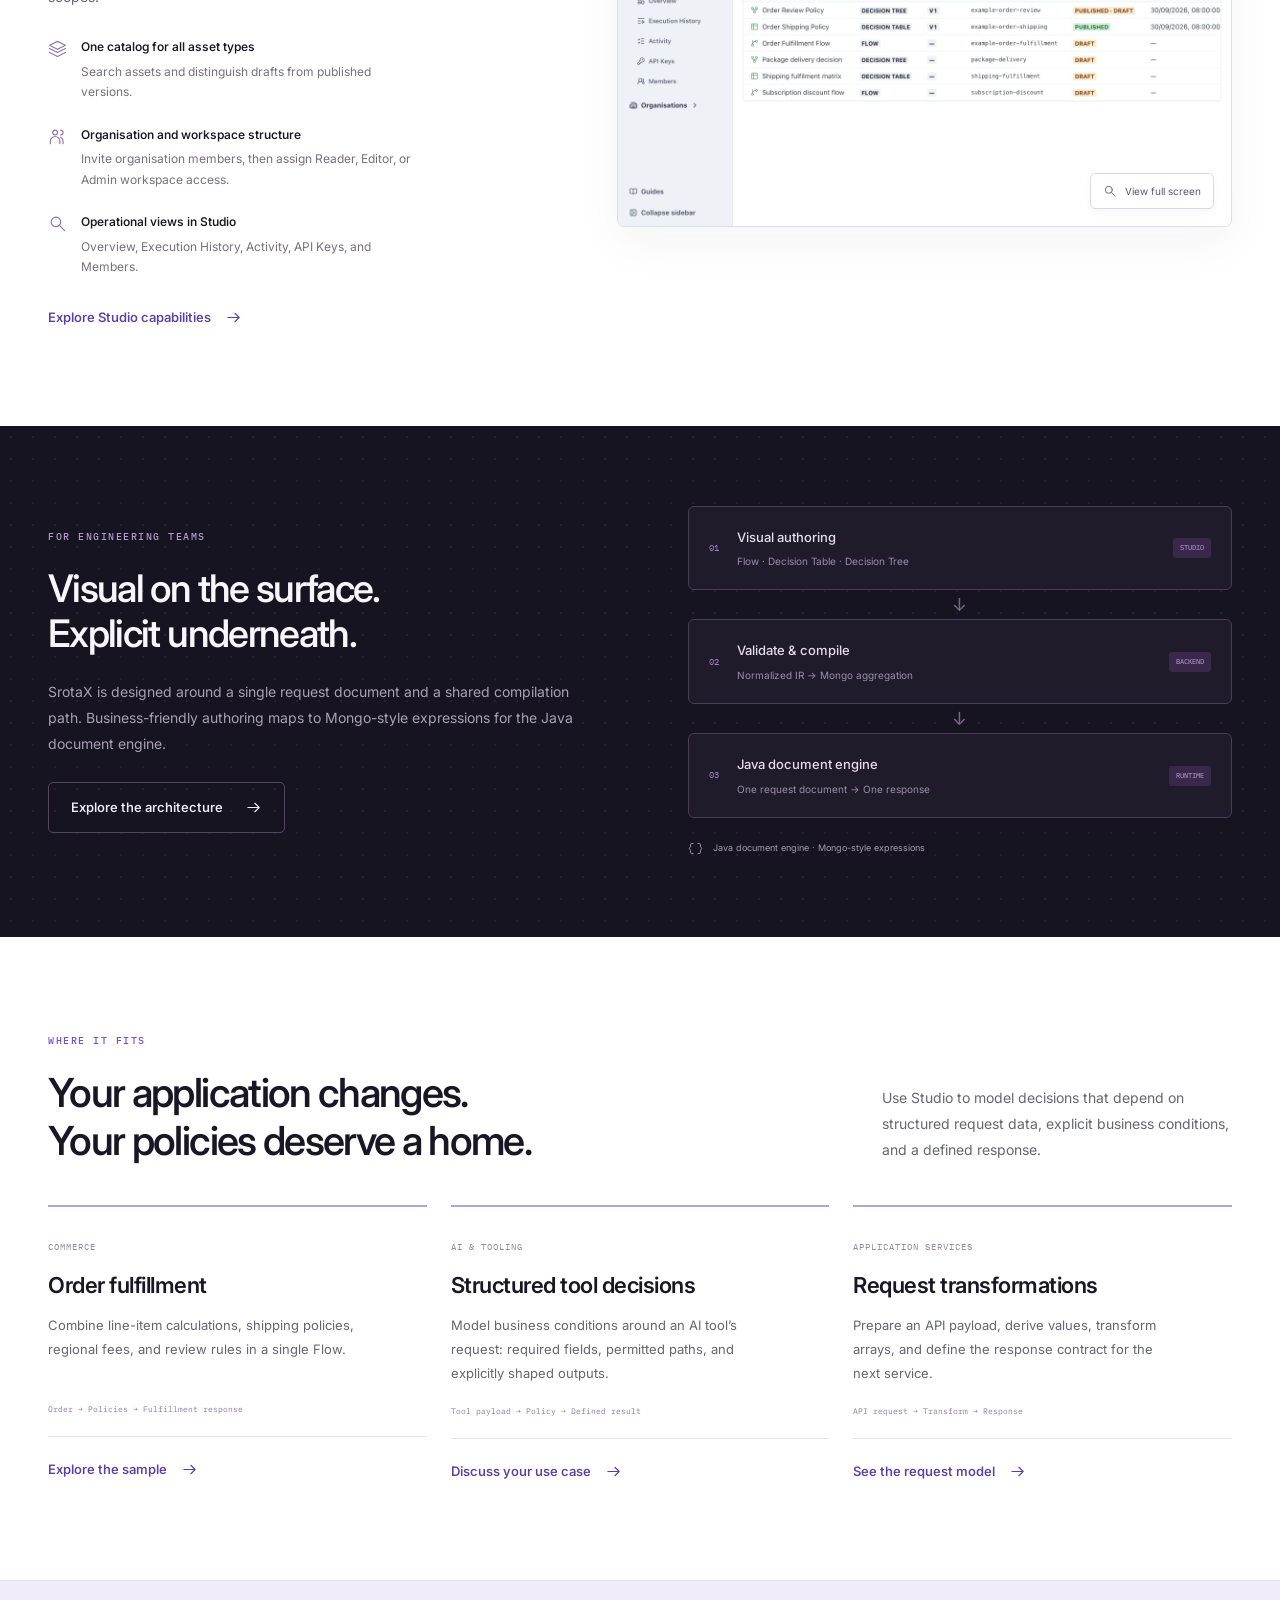
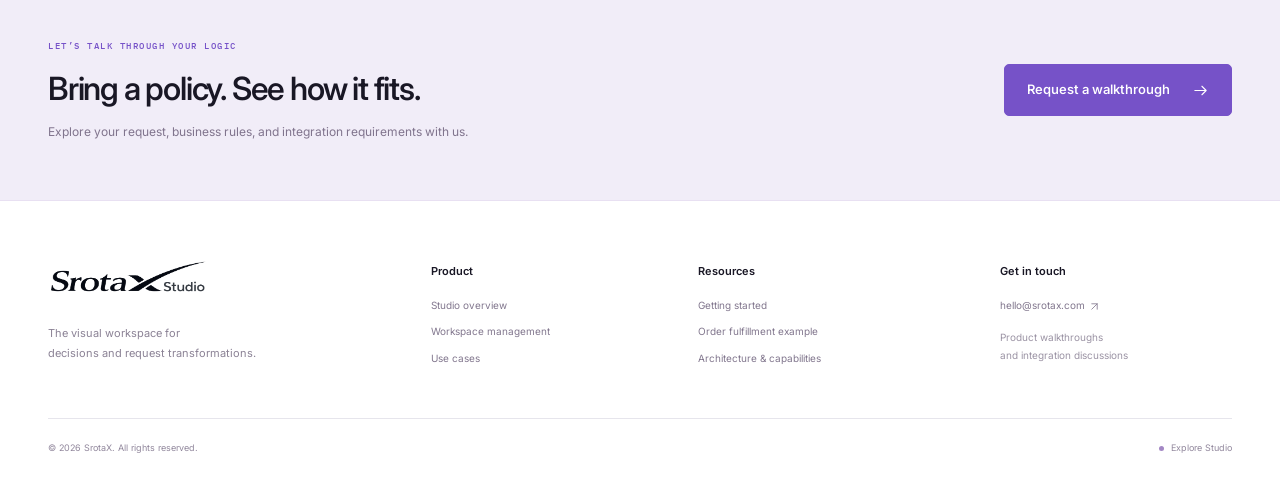
==== commit e9ec1a1b: "Use SrotaX brand logo in website headers" ====
--- a/index.html
+++ b/index.html
@@ -5,10 +5,10 @@
 <meta property="og:title" content="SrotaX Studio — Visual decisions. Explicit business logic."><meta property="og:description" content="Design Flows, Decision Tables, and Decision Trees with typed contracts, versioned reference data, and visual request transformations."><meta property="og:type" content="website">
 <link rel="icon" href="favicon.svg" type="image/svg+xml"><link rel="preconnect" href="https://fonts.googleapis.com"><link rel="preconnect" href="https://fonts.gstatic.com" crossorigin>
 <link href="https://fonts.googleapis.com/css2?family=IBM+Plex+Mono:wght@400;500&family=Inter:wght@400;450;500;550;600;650;700;750;800&display=swap" rel="stylesheet">
-<link rel="stylesheet" href="styles.css"><script src="site.js" defer></script>
+<link rel="stylesheet" href="styles.css?v=d058aa5088"><script src="site.js" defer></script>
 </head><body data-page="home">
 <a href="#main" class="skip-link">Skip to content</a>
-<header class="site-header"><div class="container header-inner"><a class="brand" href="index.html" aria-label="SrotaX Studio home"><img src="assets/studio-logo.png" width="174" height="58" alt="SrotaX Studio"></a><button class="menu-toggle" aria-expanded="false" aria-controls="primary-nav">Menu <span aria-hidden="true">☰</span></button><nav id="primary-nav" aria-label="Main navigation"><a href="index.html#product" aria-current="page">Product</a><a href="index.html#use-cases">Use cases</a><a href="architecture.html" >Architecture</a><a href="guide.html" >Getting started</a><a href="https://docs.srotax.com/">Docs</a><a class="button compact nav-login" href="https://srotax-studio.aredlavenkatreddy1.workers.dev/login">Login</a></nav><a class="button compact header-cta" href="mailto:hello@srotax.com?subject=SrotaX%20Studio%20walkthrough">Request a walkthrough <svg class="icon " width="22" height="22" viewBox="0 0 24 24" fill="none" stroke="currentColor" stroke-width="1.5" stroke-linecap="round" stroke-linejoin="round" aria-hidden="true"><path d="M7 17 17 7M7 7h10v10"/></svg></a></div></header>
+<header class="site-header"><div class="container header-inner"><a class="brand" href="index.html" aria-label="SrotaX home"><img src="logo_black.png" width="767" height="167" alt="SrotaX"></a><button class="menu-toggle" aria-expanded="false" aria-controls="primary-nav">Menu <span aria-hidden="true">☰</span></button><nav id="primary-nav" aria-label="Main navigation"><a href="index.html#product" aria-current="page">Product</a><a href="index.html#use-cases">Use cases</a><a href="architecture.html" >Architecture</a><a href="guide.html" >Getting started</a><a href="https://docs.srotax.com/">Docs</a><a class="button compact nav-login" href="https://srotax-studio.aredlavenkatreddy1.workers.dev/login">Login</a></nav><a class="button compact header-cta" href="mailto:hello@srotax.com?subject=SrotaX%20Studio%20walkthrough">Request a walkthrough <svg class="icon " width="22" height="22" viewBox="0 0 24 24" fill="none" stroke="currentColor" stroke-width="1.5" stroke-linecap="round" stroke-linejoin="round" aria-hidden="true"><path d="M7 17 17 7M7 7h10v10"/></svg></a></div></header>
 <main id="main">
 <section class="hero"><div class="hero-grid" aria-hidden="true"></div><div class="container hero-inner"><a class="release-link" href="architecture.html#capabilities"><span class="release-tag">SROTAX STUDIO</span> A closer look at SrotaX <svg class="icon " width="22" height="22" viewBox="0 0 24 24" fill="none" stroke="currentColor" stroke-width="1.5" stroke-linecap="round" stroke-linejoin="round" aria-hidden="true"><path d="M7 17 17 7M7 7h10v10"/></svg></a><h1>Business decisions.<br><span>Engineered for clarity.</span></h1><p class="hero-description">Design the logic behind your APIs and AI tools.<br>Bring rules, request transformations, and reusable decisions<br class="desktop-only"> into one visual workspace.</p><div class="hero-actions"><a class="button" href="#product">Explore the platform <svg class="icon " width="22" height="22" viewBox="0 0 24 24" fill="none" stroke="currentColor" stroke-width="1.5" stroke-linecap="round" stroke-linejoin="round" aria-hidden="true"><path d="M4 12h16m-6-6 6 6-6 6"/></svg></a><a class="button secondary" href="guide.html">See how it works <svg class="icon " width="22" height="22" viewBox="0 0 24 24" fill="none" stroke="currentColor" stroke-width="1.5" stroke-linecap="round" stroke-linejoin="round" aria-hidden="true"><path d="M7 17 17 7M7 7h10v10"/></svg></a></div><div class="hero-meta"><span><svg class="icon " width="22" height="22" viewBox="0 0 24 24" fill="none" stroke="currentColor" stroke-width="1.5" stroke-linecap="round" stroke-linejoin="round" aria-hidden="true"><path d="m5 12 4 4L19 6"/></svg> Visual authoring</span><span><svg class="icon " width="22" height="22" viewBox="0 0 24 24" fill="none" stroke="currentColor" stroke-width="1.5" stroke-linecap="round" stroke-linejoin="round" aria-hidden="true"><path d="m5 12 4 4L19 6"/></svg> Typed contracts</span><span><svg class="icon " width="22" height="22" viewBox="0 0 24 24" fill="none" stroke="currentColor" stroke-width="1.5" stroke-linecap="round" stroke-linejoin="round" aria-hidden="true"><path d="m5 12 4 4L19 6"/></svg> Versioned decisions</span></div>
 <div class="product-stage"><div class="stage-header"><div><span class="stage-dot"></span> SROTAX STUDIO</div><span>Order Fulfillment Flow <span class="stage-separator">/</span> Design</span><a href="guide.html#example">Explore this example <svg class="icon " width="22" height="22" viewBox="0 0 24 24" fill="none" stroke="currentColor" stroke-width="1.5" stroke-linecap="round" stroke-linejoin="round" aria-hidden="true"><path d="M7 17 17 7M7 7h10v10"/></svg></a></div><button data-crop="editor" class="hero-screen screenshot-button" data-image="assets/studio-flow.jpg?v=fbdeb8d8e2" data-caption="Order Fulfillment Flow in SrotaX Studio" aria-label="Enlarge the actual SrotaX Flow editor"><span class="capture-frame crop-editor"><img src="assets/studio-flow.jpg?v=fbdeb8d8e2" alt="Actual SrotaX Studio showing the Order Fulfillment Flow, step palette, decision assets, and branching responses" width="1280" height="720" fetchpriority="high"></span><span class="enlarge"><svg class="icon " width="22" height="22" viewBox="0 0 24 24" fill="none" stroke="currentColor" stroke-width="1.5" stroke-linecap="round" stroke-linejoin="round" aria-hidden="true"><circle cx="10" cy="10" r="6"/><path d="m15 15 6 6"/></svg> Explore the actual interface</span></button><div class="stage-footer"><span>REAL PRODUCT. SAMPLE WORKSPACE.</span><span>Author → Validate → Save → Publish</span></div></div></div></section>
--- a/styles.css
+++ b/styles.css
@@ -1,5 +1,5 @@
 :root{--ink:#191725;--muted:#656574;--purple:#7652c8;--purple-dark:#5c3da5;--lavender:#f6f3fc;--line:#e6e5ec;--dark:#171421;--mono:'IBM Plex Mono',monospace;--font:'Inter',sans-serif}
-*{box-sizing:border-box}html{scroll-behavior:smooth;scroll-padding-top:105px}body{margin:0;background:#fff;color:var(--ink);font-family:var(--font);font-size:15px;line-height:1.65;-webkit-font-smoothing:antialiased}a{color:inherit;text-decoration:none}button,input,select{font:inherit}button{cursor:pointer}img{max-width:100%;height:auto;display:block}button,a{-webkit-tap-highlight-color:transparent}button{color:inherit}h1,h2,h3,p{margin:0}h1,h2,h3{line-height:1.2}p{color:var(--muted)}h1{font-size:64px;letter-spacing:-3.3px;font-weight:600}h2{font-size:40px;letter-spacing:-1.65px;font-weight:550}h3{font-size:20px;letter-spacing:-.5px;font-weight:600}a:focus-visible,button:focus-visible,summary:focus-visible{outline:3px solid #916bdd;outline-offset:5px}button:disabled{cursor:default}.container{max-width:1200px;width:calc(100% - 96px);margin:0 auto}.icon{display:inline-block;flex-shrink:0;vertical-align:middle}.eyebrow{display:block;font-family:var(--mono);font-size:10px;font-weight:500;letter-spacing:1.5px;color:var(--purple);margin-bottom:20px}.button{display:inline-flex;gap:22px;align-items:center;justify-content:center;padding:14px 22px;border:1px solid var(--purple);border-radius:5px;background:var(--purple);color:#fff;font-size:13px;font-weight:550;min-height:48px;transition:background .18s,box-shadow .18s}.button:hover{background:var(--purple-dark);box-shadow:0 4px 15px #7652c822}.button .icon{width:17px;height:17px}.button.secondary{background:transparent;border-color:#dad5e6;color:var(--ink)}.button.secondary:hover{background:var(--lavender)}.button.compact{font-size:11px;min-height:40px;padding:10px 16px;gap:15px}.button.white{background:white;border-color:white;color:#4f338d}.button.white:hover{background:#ede6fb}.button.light-outline{border-color:#51465f;background:transparent;color:#f1ecfa}.button.light-outline:hover{background:#2b223b}.inline-link{display:inline-flex;gap:14px;align-items:center;color:var(--purple-dark);font-size:12px;font-weight:550}.inline-link .icon{width:17px;height:17px}.inline-link:hover{text-decoration:underline;text-underline-offset:4px}.skip-link{position:fixed;left:15px;top:-100px;padding:12px 20px;background:#fff;z-index:100}.skip-link:focus{top:10px}.sr-only{position:absolute;width:1px;height:1px;margin:-1px;overflow:hidden;clip:rect(0,0,0,0);white-space:nowrap}.site-header{position:sticky;top:0;z-index:30;border-bottom:1px solid #eceaf1;background:rgba(255,255,255,.97);backdrop-filter:blur(15px)}.header-inner{height:82px;display:flex;align-items:center;justify-content:space-between;gap:30px}.brand{display:inline-flex;flex-shrink:0;align-items:center}.brand img{width:160px;height:auto}.header-inner nav{display:flex;gap:28px;align-items:center;font-size:12px;color:#5d5b6a}.header-inner nav a{padding:12px 0}.header-inner nav a:hover,.header-inner nav a[aria-current=page]{color:var(--purple-dark)}.menu-toggle{display:none}.hero{position:relative;overflow:hidden;background:linear-gradient(180deg,#fdfcfe 0%,#f9f7fd 63%,#f2eef9 100%);padding:60px 0 0}.hero-grid{position:absolute;inset:0;background-image:linear-gradient(#8d77b90a 1px,transparent 1px),linear-gradient(90deg,#8d77b90a 1px,transparent 1px);background-size:80px 80px;mask-image:linear-gradient(transparent,black);pointer-events:none}.hero-inner{position:relative;text-align:center}.release-link{display:inline-flex;gap:11px;align-items:center;font-size:10px;color:#6d657c;border:1px solid #e4ddec;border-radius:30px;background:#fff;padding:5px 12px 5px 5px;margin-bottom:28px}.release-tag{font-family:var(--mono);font-size:8px;letter-spacing:.65px;color:#7451ab;background:#f1ebfa;padding:5px 9px;border-radius:20px}.release-link .icon{width:14px;height:14px}.hero h1{font-size:clamp(48px,5.2vw,72px);line-height:1.09;font-weight:550;letter-spacing:-3.9px}.hero h1>span{color:var(--purple)}.hero-description{font-size:16px;line-height:1.8;margin-top:24px;color:#777080}.hero-actions{display:flex;justify-content:center;gap:12px;margin-top:27px}.hero-meta{display:flex;justify-content:center;gap:26px;font-size:10px;color:#81788e;margin:23px 0 43px}.hero-meta span{display:flex;align-items:center;gap:6px}.hero-meta .icon{height:14px;width:14px;color:#876ba8}.product-stage{position:relative;background:#fff;border:1px solid #dcd4e7;border-radius:10px 10px 0 0;box-shadow:0 0 0 7px #ffffff70,0 18px 55px #63439b17;text-align:left;overflow:hidden}.stage-header{height:47px;display:flex;align-items:center;justify-content:space-between;padding:0 20px;background:#fcfbfe;border-bottom:1px solid #e6e1ec;font-size:10px;color:#716780}.stage-header>div{font-family:var(--mono);font-size:9px;letter-spacing:1px;display:flex;align-items:center;gap:8px;color:#574a69}.stage-dot{width:6px;height:6px;background:#8861c4;border-radius:50%}.stage-separator{margin:0 10px;color:#b4a9c4}.stage-header a{display:flex;gap:6px;align-items:center;color:#715396;font-size:9px}.stage-header .icon{width:13px;height:13px}.screenshot-button{display:block;position:relative;overflow:hidden;border:1px solid #dfdce7;border-radius:7px;padding:0;background:#fff;text-align:left;width:100%;line-height:0}.screenshot-button img{width:100%;height:auto;transition:filter .2s}.screenshot-button:hover img{filter:brightness(.98)}.hero-screen{border:0;border-radius:0;max-height:640px}.hero-screen img{object-fit:cover;object-position:top;width:100%;height:auto}.enlarge{position:absolute;bottom:17px;right:17px;display:flex;align-items:center;gap:8px;font-size:10px;line-height:1;background:#fff;color:#625374;border:1px solid #ded6e9;padding:10px 12px;border-radius:5px;box-shadow:0 3px 10px #3023450a}.enlarge .icon{width:14px;height:14px}.stage-footer{display:flex;justify-content:space-between;border-top:1px solid #e8e2ef;padding:12px 20px;color:#8a7e98;font-size:8px;font-family:var(--mono);letter-spacing:.8px;background:#fdfcfe}.context-strip{display:flex;align-items:center;justify-content:space-between;gap:22px;padding:33px 0;border-bottom:1px solid var(--line)}.context-strip>p{font-family:var(--mono);font-size:8px;letter-spacing:1px;line-height:1.7;color:#92909a}.context-strip>p strong{font-weight:500;color:#696572}.context-strip>div{display:flex;align-items:center;gap:12px;font-size:12px;font-weight:500}.context-strip>div>span{font-family:var(--mono);font-size:9px;color:#a593c2}.context-strip>i{font-style:normal;color:#bcb2cb}.section{padding:96px 0}.section-heading{display:flex;justify-content:space-between;align-items:flex-end;gap:60px;margin-bottom:40px}.section-heading>p{max-width:350px;font-size:13px;line-height:1.85;padding-bottom:3px}.section-heading h2{max-width:660px}.product-tabs{display:flex;border-bottom:1px solid var(--line);margin-bottom:35px}.product-tabs button{display:flex;align-items:center;justify-content:center;gap:10px;background:none;border:0;border-bottom:2px solid transparent;margin-bottom:-1px;padding:20px 15px;color:#88828f;flex:1;font-size:13px;font-weight:550;transition:background .2s}.product-tabs button .icon{width:18px;height:18px}.product-tabs button>span{font-size:10px;font-weight:400;color:#a199ac;margin-left:4px}.product-tabs button[aria-selected=true]{color:var(--purple-dark);border-color:var(--purple);background:linear-gradient(0deg,#f8f4fd,transparent)}.product-tabs button:hover{background:#faf8fd}.product-panel{display:grid;grid-template-columns:.75fr 1.25fr;gap:55px;align-items:center;min-height:390px}.product-panel[hidden]{display:none}.feature-icon{width:40px;height:40px;border-radius:8px;background:#f2edf9;border:1px solid #e8e0f2;color:#805cba;display:flex;align-items:center;justify-content:center;margin-bottom:20px}.feature-icon .icon{width:21px;height:21px}.panel-copy h3{font-size:28px;font-weight:550;letter-spacing:-1px;line-height:1.25;margin-bottom:17px}.panel-copy>p{font-size:13px;line-height:1.8}.check-list{padding:0;list-style:none;margin:22px 0 26px;display:grid;gap:10px;font-size:11px;color:#67616f}.check-list li{padding-left:22px;position:relative}.check-list li:before{content:'✓';position:absolute;left:0;color:#9571bf;font-size:12px}.product-panel>.screenshot-button{box-shadow:0 12px 32px #42355b0c}.product-panel>.screenshot-button img{aspect-ratio:auto;object-fit:contain;object-position:top left}.foundation{background:#faf9fc;border-top:1px solid #f0edf4;border-bottom:1px solid #f0edf4}.foundation-grid{display:grid;grid-template-columns:repeat(3,1fr);gap:0;border:1px solid var(--line);border-radius:8px;background:#fff;overflow:hidden}.foundation-grid article{padding:32px;border-right:1px solid var(--line)}.foundation-grid article:last-child{border-right:0}.foundation-grid h3{font-size:18px;margin-bottom:15px}.foundation-grid p{font-size:12px;line-height:1.85;margin-bottom:25px}.foundation-grid .inline-link{font-size:11px}.split-feature{display:grid;grid-template-columns:.9fr 1.1fr;gap:65px;align-items:center}.split-feature>div>p{font-size:13px;line-height:1.85;margin-top:22px}.workspace-features{margin:27px 0;display:grid;gap:22px}.workspace-features>div{display:flex;gap:14px;align-items:flex-start}.workspace-features>div>.icon{width:19px;height:19px;color:#9376b5;margin-top:2px}.workspace-features strong{display:block;font-size:12px;font-weight:550}.workspace-features small{display:block;font-size:11px;line-height:1.7;color:#8c8495;margin-top:5px;max-width:340px}.split-feature>.screenshot-button{box-shadow:0 18px 45px #33224c0b}.split-feature>.screenshot-button img{aspect-ratio:auto;object-fit:contain;object-position:top left}.architecture-teaser{background:var(--dark);color:#f8f5fd;padding:80px 0;position:relative;overflow:hidden}.architecture-teaser:before{content:'';position:absolute;inset:0;background-image:radial-gradient(#8b739522 .8px,transparent .8px);background-size:22px 22px;pointer-events:none}.architecture-inner{position:relative;display:grid;grid-template-columns:1fr 1fr;gap:95px;align-items:center}.architecture-inner .eyebrow{color:#b19aca}.architecture-inner h2{font-size:38px}.architecture-inner>div>p{font-size:13px;line-height:1.85;color:#a8a0b4;margin:22px 0 25px}.architecture-inner .technical-note{font-size:9px;color:#867b97;margin:15px 0 0}.architecture-stack>div{display:flex;gap:18px;align-items:center;border:1px solid #493c59;padding:20px;border-radius:6px;background:#201b2b}.stack-number{font-family:var(--mono);font-size:9px;color:#9d82bd}.architecture-stack strong{font-size:13px;display:block;font-weight:500;color:#e4ddec}.architecture-stack small{font-size:10px;display:block;color:#9b8dab;margin-top:5px}.stack-badge{font-family:var(--mono);font-size:7px;color:#c1a3e5;background:#392849;padding:4px 7px;border-radius:3px;margin-left:auto}.architecture-stack>i{display:block;text-align:center;color:#796988;font-size:18px;line-height:29px;font-style:normal}.architecture-stack>p{display:flex;gap:10px;align-items:center;font-size:9px!important;margin-bottom:0!important;color:#a598b4!important}.architecture-stack>p .icon{width:15px;height:15px}.use-case-grid{display:grid;grid-template-columns:repeat(3,1fr);gap:24px}.use-case-grid article{border-top:2px solid #b5a2d0;padding:26px 0 0}.use-case-label{font-family:var(--mono);font-size:9px;color:#95899e;letter-spacing:1px}.use-case-grid h3{font-size:22px;margin:14px 0}.use-case-grid p{font-size:12px;line-height:1.85;min-height:70px;max-width:325px}.case-path{font-family:var(--mono);font-size:8px;color:#8e7ba5;padding:20px 0;border-bottom:1px solid var(--line);margin-bottom:20px}.maturity-note{padding:25px 28px;border:1px solid #e6dfef;border-radius:7px;background:#fbf9fe;display:flex;align-items:center;gap:18px;margin-bottom:90px}.note-icon{height:22px;width:22px;border:1px solid #ad94cb;border-radius:50%;color:#8d6eb2;display:flex;align-items:center;justify-content:center;flex-shrink:0;font-family:Georgia,serif;font-size:12px}.maturity-note strong{font-size:12px;font-weight:550}.maturity-note p{font-size:11px;line-height:1.8;margin-top:3px;max-width:750px}.maturity-note>a{font-size:10px;display:flex;gap:10px;align-items:center;white-space:nowrap;margin-left:auto;color:#795599}.maturity-note>a .icon{height:16px;width:16px}.contact-band{background:#f1edf8;border-top:1px solid #e8e0f2;border-bottom:1px solid #e8e0f2;padding:58px 0}.contact-inner{display:flex;align-items:center;justify-content:space-between;gap:35px}.contact-inner .eyebrow{font-size:9px;margin-bottom:16px}.contact-inner h2{font-size:32px;letter-spacing:-1.2px}.contact-inner p{font-size:12px;margin-top:14px;color:#80748d}.contact-inner .button{background:var(--purple);color:#fff;border-color:var(--purple);flex-shrink:0}.contact-inner .button:hover{background:var(--purple-dark)}.footer-main{display:grid;grid-template-columns:1.5fr 1fr 1.15fr 1fr;gap:35px;padding:50px 0 42px}.footer-brand p{font-size:11px;line-height:1.8;color:#8b8295;margin-top:12px}.footer-main h3{font-size:11px;font-weight:600;letter-spacing:0;margin:14px 0 19px}.footer-main>div:not(.footer-brand)>a{display:block;font-size:10px;color:#82778e;margin-bottom:10px}.footer-main>div>a:hover{color:var(--purple)}.footer-main>div>a .icon{width:13px;height:13px}.footer-note{display:block;font-size:10px;line-height:1.8;color:#9b93a4;margin-top:15px}.footer-bottom{border-top:1px solid var(--line);padding:22px 0 25px;display:flex;align-items:center;justify-content:space-between;font-size:9px;color:#91879c}.footer-bottom a{display:flex;align-items:center;gap:7px}.status-dot{height:5px;width:5px;background:#a387c4;border-radius:50%}.page-hero{padding-top:35px;padding-bottom:66px}.breadcrumb{display:flex;gap:13px;font-size:10px;color:#9b91a6;margin-bottom:52px}.breadcrumb a{color:#756184}.page-hero h1{font-size:55px;font-weight:550;letter-spacing:-2.6px;line-height:1.13}.page-hero>p{font-size:15px;line-height:1.85;max-width:720px;margin-top:24px}.page-hero>.inline-link{margin-top:25px}.subnav{background:#faf8fd;border-top:1px solid #eae4f1;border-bottom:1px solid #eae4f1}.subnav nav{display:flex;gap:36px;padding-top:18px;padding-bottom:18px;font-size:11px;color:#81718f}.subnav a:hover{color:var(--purple-dark)}.code-card{background:#211c2c;border:1px solid #3e324f;border-radius:7px;overflow:hidden;min-width:0}.code-header{display:flex;align-items:center;justify-content:space-between;gap:15px;background:#2b2338;color:#bcb0cb;padding:14px 20px;border-bottom:1px solid #443651;font-family:var(--mono);font-size:9px}.code-header>span:last-child{font-size:8px;color:#937fa9}.code-card pre{margin:0;padding:28px 28px;color:#ddd1eb;overflow:auto;font:12px/1.95 var(--mono);tab-size:2}.code-footer{border-top:1px solid #3b304a;padding:13px 20px;font-size:9px;color:#9e8caf;line-height:1.8}.callout{padding:20px 24px;background:#f8f5fc;border-left:3px solid #b196d0;margin-top:27px;border-radius:0 5px 5px 0}.callout strong{font-size:12px;font-weight:600}.callout p{font-size:11px!important;line-height:1.9!important;margin-top:8px!important}.callout .inline-link{margin-top:12px;font-size:11px}.compilation-track{display:flex;align-items:center;gap:17px;margin:45px 0}.compilation-track>div{padding:27px 22px;background:white;border:1px solid var(--line);border-radius:6px;flex:1;min-width:0}.compilation-track>div>.icon{color:#9b7bbe;margin-bottom:17px}.compilation-track strong{display:block;font-size:15px;font-weight:550}.compilation-track p{font-size:11px;line-height:1.8;margin-top:10px;color:#8f819c}.compilation-track>span{color:#b4a3c4}.two-columns{display:grid;grid-template-columns:1fr 1fr;gap:55px}.technical-columns{margin-top:35px}.technical-columns h3{font-size:18px;margin-bottom:15px}.technical-columns p{font-size:12px;line-height:1.9;margin-bottom:15px}.technical-columns code,.guide-content p code,.plain-list code{font-family:var(--mono);font-size:.85em;background:#f1edf7;padding:2px 4px;border-radius:3px;color:#735887}.boundary-grid{display:grid;grid-template-columns:repeat(3,1fr);gap:40px;margin-top:50px}.boundary-grid article>span{font-family:var(--mono);font-size:12px;color:#a38abf;display:block;margin-bottom:15px}.boundary-grid h3{font-size:18px;margin-bottom:13px}.boundary-grid p{font-size:12px;line-height:1.9}.architecture-details{border-bottom:1px solid var(--line);padding:20px 0}.boundary-grid+.architecture-details{margin-top:35px;border-top:1px solid var(--line)}.architecture-details summary{list-style:none;display:flex;align-items:center;justify-content:space-between;gap:20px;font-size:13px;font-weight:500;cursor:pointer}.architecture-details summary::-webkit-details-marker{display:none}.architecture-details summary>span{color:#ad94c7;font-size:20px;font-weight:400}.architecture-details[open] summary>span{transform:rotate(45deg)}.architecture-details p{font-size:12px;line-height:1.95;margin-top:15px;max-width:900px}.table-scroll{overflow-x:auto;border:1px solid var(--line);border-radius:6px;background:white}.status-table{border-collapse:collapse;width:100%;min-width:660px;text-align:left;font-size:12px}.status-table th,.status-table td{padding:21px 25px;vertical-align:top;border-bottom:1px solid var(--line);line-height:1.9}.status-table thead th{font-size:9px;text-transform:uppercase;letter-spacing:1px;background:#f5f2f9;color:#8d7c9b;font-weight:500}.status-table tbody th{font-size:12px;font-weight:550;width:23%}.status-table td{color:#81748f;font-size:11px;width:38.5%}.status-table td p{font-size:11px;color:#81748f;line-height:1.8;margin-top:8px}.status-table tr:last-child td,.status-table tr:last-child th{border-bottom:0}.capability-badge{display:inline-flex;padding:2px 8px;font-size:9px;border-radius:4px;font-weight:500}.available{color:#50735c;background:#edf5ef}.preview{color:#7e679b;background:#f2edf8}.planned{color:#927949;background:#f7f2e7}.source-note{font-size:10px;color:#998da5;line-height:1.85;margin-top:17px}.api-card pre{font-size:13px}.guide-layout{display:grid;grid-template-columns:220px 1fr;gap:70px;padding-bottom:95px;border-top:1px solid var(--line)}.guide-nav{position:sticky;top:115px;align-self:start;padding-top:34px;display:grid;gap:14px}.guide-nav>span{font-family:var(--mono);font-size:9px;color:#a395b0;letter-spacing:1px;margin-bottom:9px}.guide-nav>a{font-size:11px;color:#8b7c9b}.guide-nav>a:hover{color:var(--purple-dark)}.guide-content{min-width:0}.guide-content>section{padding:52px 0;border-bottom:1px solid var(--line);scroll-margin-top:80px}.guide-content>section:last-child{border-bottom:0;padding-bottom:0}.guide-content h2{font-size:31px;letter-spacing:-1px;margin-bottom:22px}.guide-content p{font-size:13px;line-height:1.9;margin-top:18px}.guide-content p strong{font-weight:550;color:#5c4e6b}.guide-content .eyebrow{margin-bottom:15px}.guide-options{display:grid;grid-template-columns:repeat(3,1fr);gap:18px;margin:27px 0}.guide-options article{padding:20px 15px;border:1px solid var(--line);border-radius:5px;background:#fcfbfe}.guide-options .icon{color:#9273b5;width:20px;height:20px;margin-bottom:15px}.guide-options h3{font-size:14px;letter-spacing:-.2px}.guide-options p{font-size:11px;margin-top:10px;line-height:1.8}.guide-content .screenshot-button{margin-top:25px}.guide-content .screenshot-button img{aspect-ratio:auto;object-fit:contain}.plain-list{padding-left:21px;color:var(--muted);font-size:12px;line-height:1.9;display:grid;gap:10px;margin:22px 0}.plain-list strong{color:#645471;font-weight:550}.guide-step-list{display:grid;gap:18px;margin:25px 0}.guide-step-list>div{display:flex;gap:17px;align-items:start}.guide-step-list b{display:flex;align-items:center;justify-content:center;background:#f0eaf8;color:#8d6caf;font-size:10px;flex-shrink:0;border-radius:50%;width:25px;height:25px;margin-top:3px}.guide-step-list p{margin:0;font-size:12px}.lifecycle{display:flex;align-items:center;justify-content:space-between;gap:12px;padding:24px 20px;background:#faf8fd;border:1px solid #e8e0f0;border-radius:5px;margin:25px 0}.lifecycle>span{font-size:11px;color:#7a569a;white-space:nowrap}.lifecycle>i{font-size:9px;font-style:normal;color:#a68db8;white-space:nowrap}.example-policy{display:grid;grid-template-columns:1fr;gap:0;border:1px solid var(--line);border-radius:6px;overflow:hidden;margin:25px 0}.example-policy>div{padding:17px 23px;border-bottom:1px solid var(--line)}.example-policy>div:last-child{border-bottom:0}.example-policy span{font-family:var(--mono);font-size:8px;color:#a292b1;letter-spacing:1px;display:block;margin-bottom:7px}.example-policy strong{font-size:13px;font-weight:500}.example-policy p{font-size:11px;margin-top:3px}.example-code{border:1px solid #3f3450;border-radius:6px;overflow:hidden;background:#231d2e;margin-top:25px}.example-code pre{margin:0;padding:24px;color:#d8cce5;font:11px/1.85 var(--mono);overflow:auto;max-height:370px}.copy-button{display:flex;align-items:center;gap:10px;background:#3b2d4c;border:1px solid #59436f;color:#d8c6ec;border-radius:4px;font-family:var(--font);font-size:9px;padding:7px 9px}.copy-button:hover{background:#514063}.copy-button .icon{width:12px;height:12px}.example-output{padding:26px;background:#f7f3fc;border:1px solid #e5dbf0;border-radius:5px;margin-top:20px}.example-output>div{display:flex;align-items:center;justify-content:space-between;gap:20px}.example-output strong{font-size:27px;font-weight:550;letter-spacing:-1px}.example-output small{display:block;font-size:9px;font-weight:400;letter-spacing:0;color:#9683a8;margin-top:3px}.example-output>div>span{color:#a68ebb;font-size:15px}.purple{color:var(--purple)}.example-output>p{font-size:10px;margin-top:18px}.guide-content p.source-note{font-size:10px}.sample-table{min-width:620px}.sample-table caption{text-align:left;font-size:11px;padding:17px 20px;background:#fcfbfe}.sample-table th,.sample-table td{padding:15px;width:auto}.guide-content .table-scroll{margin-top:25px}dialog{max-width:min(1440px,94vw);width:94vw;border:1px solid #d7cce5;border-radius:9px;padding:0;box-shadow:0 25px 100px #0004;background:#f7f5fb}dialog::backdrop{background:#110b1dd9;backdrop-filter:blur(6px)}.dialog-toolbar{display:flex;justify-content:space-between;align-items:center;gap:20px;padding:16px 20px;border-bottom:1px solid var(--line);font-size:12px}.dialog-close{display:flex;gap:14px;align-items:center;background:white;border:1px solid #d8cde2;border-radius:4px;font-size:11px;padding:7px 12px}.dialog-close>span{font-size:19px;line-height:1}dialog>img{width:100%;max-height:77vh;object-fit:contain;background:white}dialog>p{padding:12px 20px;font-size:9px;color:#9b87af}body.modal-open{overflow:hidden}
+*{box-sizing:border-box}html{scroll-behavior:smooth;scroll-padding-top:105px}body{margin:0;background:#fff;color:var(--ink);font-family:var(--font);font-size:15px;line-height:1.65;-webkit-font-smoothing:antialiased}a{color:inherit;text-decoration:none}button,input,select{font:inherit}button{cursor:pointer}img{max-width:100%;height:auto;display:block}button,a{-webkit-tap-highlight-color:transparent}button{color:inherit}h1,h2,h3,p{margin:0}h1,h2,h3{line-height:1.2}p{color:var(--muted)}h1{font-size:64px;letter-spacing:-3.3px;font-weight:600}h2{font-size:40px;letter-spacing:-1.65px;font-weight:550}h3{font-size:20px;letter-spacing:-.5px;font-weight:600}a:focus-visible,button:focus-visible,summary:focus-visible{outline:3px solid #916bdd;outline-offset:5px}button:disabled{cursor:default}.container{max-width:1200px;width:calc(100% - 96px);margin:0 auto}.icon{display:inline-block;flex-shrink:0;vertical-align:middle}.eyebrow{display:block;font-family:var(--mono);font-size:10px;font-weight:500;letter-spacing:1.5px;color:var(--purple);margin-bottom:20px}.button{display:inline-flex;gap:22px;align-items:center;justify-content:center;padding:14px 22px;border:1px solid var(--purple);border-radius:5px;background:var(--purple);color:#fff;font-size:13px;font-weight:550;min-height:48px;transition:background .18s,box-shadow .18s}.button:hover{background:var(--purple-dark);box-shadow:0 4px 15px #7652c822}.button .icon{width:17px;height:17px}.button.secondary{background:transparent;border-color:#dad5e6;color:var(--ink)}.button.secondary:hover{background:var(--lavender)}.button.compact{font-size:11px;min-height:40px;padding:10px 16px;gap:15px}.button.white{background:white;border-color:white;color:#4f338d}.button.white:hover{background:#ede6fb}.button.light-outline{border-color:#51465f;background:transparent;color:#f1ecfa}.button.light-outline:hover{background:#2b223b}.inline-link{display:inline-flex;gap:14px;align-items:center;color:var(--purple-dark);font-size:12px;font-weight:550}.inline-link .icon{width:17px;height:17px}.inline-link:hover{text-decoration:underline;text-underline-offset:4px}.skip-link{position:fixed;left:15px;top:-100px;padding:12px 20px;background:#fff;z-index:100}.skip-link:focus{top:10px}.sr-only{position:absolute;width:1px;height:1px;margin:-1px;overflow:hidden;clip:rect(0,0,0,0);white-space:nowrap}.site-header{position:sticky;top:0;z-index:30;border-bottom:1px solid #eceaf1;background:rgba(255,255,255,.97);backdrop-filter:blur(15px)}.header-inner{height:82px;display:flex;align-items:center;justify-content:space-between;gap:30px}.brand{display:inline-flex;flex-shrink:0;align-items:center}.brand img{width:160px;height:auto}.header-inner nav{display:flex;gap:28px;align-items:center;font-size:12px;color:#5d5b6a}.header-inner nav a{padding:12px 0}.header-inner nav a:not(.button):hover,.header-inner nav a:not(.button)[aria-current=page]{color:var(--purple-dark)}.menu-toggle{display:none}.hero{position:relative;overflow:hidden;background:linear-gradient(180deg,#fdfcfe 0%,#f9f7fd 63%,#f2eef9 100%);padding:60px 0 0}.hero-grid{position:absolute;inset:0;background-image:linear-gradient(#8d77b90a 1px,transparent 1px),linear-gradient(90deg,#8d77b90a 1px,transparent 1px);background-size:80px 80px;mask-image:linear-gradient(transparent,black);pointer-events:none}.hero-inner{position:relative;text-align:center}.release-link{display:inline-flex;gap:11px;align-items:center;font-size:10px;color:#6d657c;border:1px solid #e4ddec;border-radius:30px;background:#fff;padding:5px 12px 5px 5px;margin-bottom:28px}.release-tag{font-family:var(--mono);font-size:8px;letter-spacing:.65px;color:#7451ab;background:#f1ebfa;padding:5px 9px;border-radius:20px}.release-link .icon{width:14px;height:14px}.hero h1{font-size:clamp(48px,5.2vw,72px);line-height:1.09;font-weight:550;letter-spacing:-3.9px}.hero h1>span{color:var(--purple)}.hero-description{font-size:16px;line-height:1.8;margin-top:24px;color:#777080}.hero-actions{display:flex;justify-content:center;gap:12px;margin-top:27px}.hero-meta{display:flex;justify-content:center;gap:26px;font-size:10px;color:#81788e;margin:23px 0 43px}.hero-meta span{display:flex;align-items:center;gap:6px}.hero-meta .icon{height:14px;width:14px;color:#876ba8}.product-stage{position:relative;background:#fff;border:1px solid #dcd4e7;border-radius:10px 10px 0 0;box-shadow:0 0 0 7px #ffffff70,0 18px 55px #63439b17;text-align:left;overflow:hidden}.stage-header{height:47px;display:flex;align-items:center;justify-content:space-between;padding:0 20px;background:#fcfbfe;border-bottom:1px solid #e6e1ec;font-size:10px;color:#716780}.stage-header>div{font-family:var(--mono);font-size:9px;letter-spacing:1px;display:flex;align-items:center;gap:8px;color:#574a69}.stage-dot{width:6px;height:6px;background:#8861c4;border-radius:50%}.stage-separator{margin:0 10px;color:#b4a9c4}.stage-header a{display:flex;gap:6px;align-items:center;color:#715396;font-size:9px}.stage-header .icon{width:13px;height:13px}.screenshot-button{display:block;position:relative;overflow:hidden;border:1px solid #dfdce7;border-radius:7px;padding:0;background:#fff;text-align:left;width:100%;line-height:0}.screenshot-button img{width:100%;height:auto;transition:filter .2s}.screenshot-button:hover img{filter:brightness(.98)}.hero-screen{border:0;border-radius:0;max-height:640px}.hero-screen img{object-fit:cover;object-position:top;width:100%;height:auto}.enlarge{position:absolute;bottom:17px;right:17px;display:flex;align-items:center;gap:8px;font-size:10px;line-height:1;background:#fff;color:#625374;border:1px solid #ded6e9;padding:10px 12px;border-radius:5px;box-shadow:0 3px 10px #3023450a}.enlarge .icon{width:14px;height:14px}.stage-footer{display:flex;justify-content:space-between;border-top:1px solid #e8e2ef;padding:12px 20px;color:#8a7e98;font-size:8px;font-family:var(--mono);letter-spacing:.8px;background:#fdfcfe}.context-strip{display:flex;align-items:center;justify-content:space-between;gap:22px;padding:33px 0;border-bottom:1px solid var(--line)}.context-strip>p{font-family:var(--mono);font-size:8px;letter-spacing:1px;line-height:1.7;color:#92909a}.context-strip>p strong{font-weight:500;color:#696572}.context-strip>div{display:flex;align-items:center;gap:12px;font-size:12px;font-weight:500}.context-strip>div>span{font-family:var(--mono);font-size:9px;color:#a593c2}.context-strip>i{font-style:normal;color:#bcb2cb}.section{padding:96px 0}.section-heading{display:flex;justify-content:space-between;align-items:flex-end;gap:60px;margin-bottom:40px}.section-heading>p{max-width:350px;font-size:13px;line-height:1.85;padding-bottom:3px}.section-heading h2{max-width:660px}.product-tabs{display:flex;border-bottom:1px solid var(--line);margin-bottom:35px}.product-tabs button{display:flex;align-items:center;justify-content:center;gap:10px;background:none;border:0;border-bottom:2px solid transparent;margin-bottom:-1px;padding:20px 15px;color:#88828f;flex:1;font-size:13px;font-weight:550;transition:background .2s}.product-tabs button .icon{width:18px;height:18px}.product-tabs button>span{font-size:10px;font-weight:400;color:#a199ac;margin-left:4px}.product-tabs button[aria-selected=true]{color:var(--purple-dark);border-color:var(--purple);background:linear-gradient(0deg,#f8f4fd,transparent)}.product-tabs button:hover{background:#faf8fd}.product-panel{display:grid;grid-template-columns:.75fr 1.25fr;gap:55px;align-items:center;min-height:390px}.product-panel[hidden]{display:none}.feature-icon{width:40px;height:40px;border-radius:8px;background:#f2edf9;border:1px solid #e8e0f2;color:#805cba;display:flex;align-items:center;justify-content:center;margin-bottom:20px}.feature-icon .icon{width:21px;height:21px}.panel-copy h3{font-size:28px;font-weight:550;letter-spacing:-1px;line-height:1.25;margin-bottom:17px}.panel-copy>p{font-size:13px;line-height:1.8}.check-list{padding:0;list-style:none;margin:22px 0 26px;display:grid;gap:10px;font-size:11px;color:#67616f}.check-list li{padding-left:22px;position:relative}.check-list li:before{content:'✓';position:absolute;left:0;color:#9571bf;font-size:12px}.product-panel>.screenshot-button{box-shadow:0 12px 32px #42355b0c}.product-panel>.screenshot-button img{aspect-ratio:auto;object-fit:contain;object-position:top left}.foundation{background:#faf9fc;border-top:1px solid #f0edf4;border-bottom:1px solid #f0edf4}.foundation-grid{display:grid;grid-template-columns:repeat(3,1fr);gap:0;border:1px solid var(--line);border-radius:8px;background:#fff;overflow:hidden}.foundation-grid article{padding:32px;border-right:1px solid var(--line)}.foundation-grid article:last-child{border-right:0}.foundation-grid h3{font-size:18px;margin-bottom:15px}.foundation-grid p{font-size:12px;line-height:1.85;margin-bottom:25px}.foundation-grid .inline-link{font-size:11px}.split-feature{display:grid;grid-template-columns:.9fr 1.1fr;gap:65px;align-items:center}.split-feature>div>p{font-size:13px;line-height:1.85;margin-top:22px}.workspace-features{margin:27px 0;display:grid;gap:22px}.workspace-features>div{display:flex;gap:14px;align-items:flex-start}.workspace-features>div>.icon{width:19px;height:19px;color:#9376b5;margin-top:2px}.workspace-features strong{display:block;font-size:12px;font-weight:550}.workspace-features small{display:block;font-size:11px;line-height:1.7;color:#8c8495;margin-top:5px;max-width:340px}.split-feature>.screenshot-button{box-shadow:0 18px 45px #33224c0b}.split-feature>.screenshot-button img{aspect-ratio:auto;object-fit:contain;object-position:top left}.architecture-teaser{background:var(--dark);color:#f8f5fd;padding:80px 0;position:relative;overflow:hidden}.architecture-teaser:before{content:'';position:absolute;inset:0;background-image:radial-gradient(#8b739522 .8px,transparent .8px);background-size:22px 22px;pointer-events:none}.architecture-inner{position:relative;display:grid;grid-template-columns:1fr 1fr;gap:95px;align-items:center}.architecture-inner .eyebrow{color:#b19aca}.architecture-inner h2{font-size:38px}.architecture-inner>div>p{font-size:13px;line-height:1.85;color:#a8a0b4;margin:22px 0 25px}.architecture-inner .technical-note{font-size:9px;color:#867b97;margin:15px 0 0}.architecture-stack>div{display:flex;gap:18px;align-items:center;border:1px solid #493c59;padding:20px;border-radius:6px;background:#201b2b}.stack-number{font-family:var(--mono);font-size:9px;color:#9d82bd}.architecture-stack strong{font-size:13px;display:block;font-weight:500;color:#e4ddec}.architecture-stack small{font-size:10px;display:block;color:#9b8dab;margin-top:5px}.stack-badge{font-family:var(--mono);font-size:7px;color:#c1a3e5;background:#392849;padding:4px 7px;border-radius:3px;margin-left:auto}.architecture-stack>i{display:block;text-align:center;color:#796988;font-size:18px;line-height:29px;font-style:normal}.architecture-stack>p{display:flex;gap:10px;align-items:center;font-size:9px!important;margin-bottom:0!important;color:#a598b4!important}.architecture-stack>p .icon{width:15px;height:15px}.use-case-grid{display:grid;grid-template-columns:repeat(3,1fr);gap:24px}.use-case-grid article{border-top:2px solid #b5a2d0;padding:26px 0 0}.use-case-label{font-family:var(--mono);font-size:9px;color:#95899e;letter-spacing:1px}.use-case-grid h3{font-size:22px;margin:14px 0}.use-case-grid p{font-size:12px;line-height:1.85;min-height:70px;max-width:325px}.case-path{font-family:var(--mono);font-size:8px;color:#8e7ba5;padding:20px 0;border-bottom:1px solid var(--line);margin-bottom:20px}.maturity-note{padding:25px 28px;border:1px solid #e6dfef;border-radius:7px;background:#fbf9fe;display:flex;align-items:center;gap:18px;margin-bottom:90px}.note-icon{height:22px;width:22px;border:1px solid #ad94cb;border-radius:50%;color:#8d6eb2;display:flex;align-items:center;justify-content:center;flex-shrink:0;font-family:Georgia,serif;font-size:12px}.maturity-note strong{font-size:12px;font-weight:550}.maturity-note p{font-size:11px;line-height:1.8;margin-top:3px;max-width:750px}.maturity-note>a{font-size:10px;display:flex;gap:10px;align-items:center;white-space:nowrap;margin-left:auto;color:#795599}.maturity-note>a .icon{height:16px;width:16px}.contact-band{background:#f1edf8;border-top:1px solid #e8e0f2;border-bottom:1px solid #e8e0f2;padding:58px 0}.contact-inner{display:flex;align-items:center;justify-content:space-between;gap:35px}.contact-inner .eyebrow{font-size:9px;margin-bottom:16px}.contact-inner h2{font-size:32px;letter-spacing:-1.2px}.contact-inner p{font-size:12px;margin-top:14px;color:#80748d}.contact-inner .button{background:var(--purple);color:#fff;border-color:var(--purple);flex-shrink:0}.contact-inner .button:hover{background:var(--purple-dark)}.footer-main{display:grid;grid-template-columns:1.5fr 1fr 1.15fr 1fr;gap:35px;padding:50px 0 42px}.footer-brand p{font-size:11px;line-height:1.8;color:#8b8295;margin-top:12px}.footer-main h3{font-size:11px;font-weight:600;letter-spacing:0;margin:14px 0 19px}.footer-main>div:not(.footer-brand)>a{display:block;font-size:10px;color:#82778e;margin-bottom:10px}.footer-main>div>a:hover{color:var(--purple)}.footer-main>div>a .icon{width:13px;height:13px}.footer-note{display:block;font-size:10px;line-height:1.8;color:#9b93a4;margin-top:15px}.footer-bottom{border-top:1px solid var(--line);padding:22px 0 25px;display:flex;align-items:center;justify-content:space-between;font-size:9px;color:#91879c}.footer-bottom a{display:flex;align-items:center;gap:7px}.status-dot{height:5px;width:5px;background:#a387c4;border-radius:50%}.page-hero{padding-top:35px;padding-bottom:66px}.breadcrumb{display:flex;gap:13px;font-size:10px;color:#9b91a6;margin-bottom:52px}.breadcrumb a{color:#756184}.page-hero h1{font-size:55px;font-weight:550;letter-spacing:-2.6px;line-height:1.13}.page-hero>p{font-size:15px;line-height:1.85;max-width:720px;margin-top:24px}.page-hero>.inline-link{margin-top:25px}.subnav{background:#faf8fd;border-top:1px solid #eae4f1;border-bottom:1px solid #eae4f1}.subnav nav{display:flex;gap:36px;padding-top:18px;padding-bottom:18px;font-size:11px;color:#81718f}.subnav a:hover{color:var(--purple-dark)}.code-card{background:#211c2c;border:1px solid #3e324f;border-radius:7px;overflow:hidden;min-width:0}.code-header{display:flex;align-items:center;justify-content:space-between;gap:15px;background:#2b2338;color:#bcb0cb;padding:14px 20px;border-bottom:1px solid #443651;font-family:var(--mono);font-size:9px}.code-header>span:last-child{font-size:8px;color:#937fa9}.code-card pre{margin:0;padding:28px 28px;color:#ddd1eb;overflow:auto;font:12px/1.95 var(--mono);tab-size:2}.code-footer{border-top:1px solid #3b304a;padding:13px 20px;font-size:9px;color:#9e8caf;line-height:1.8}.callout{padding:20px 24px;background:#f8f5fc;border-left:3px solid #b196d0;margin-top:27px;border-radius:0 5px 5px 0}.callout strong{font-size:12px;font-weight:600}.callout p{font-size:11px!important;line-height:1.9!important;margin-top:8px!important}.callout .inline-link{margin-top:12px;font-size:11px}.compilation-track{display:flex;align-items:center;gap:17px;margin:45px 0}.compilation-track>div{padding:27px 22px;background:white;border:1px solid var(--line);border-radius:6px;flex:1;min-width:0}.compilation-track>div>.icon{color:#9b7bbe;margin-bottom:17px}.compilation-track strong{display:block;font-size:15px;font-weight:550}.compilation-track p{font-size:11px;line-height:1.8;margin-top:10px;color:#8f819c}.compilation-track>span{color:#b4a3c4}.two-columns{display:grid;grid-template-columns:1fr 1fr;gap:55px}.technical-columns{margin-top:35px}.technical-columns h3{font-size:18px;margin-bottom:15px}.technical-columns p{font-size:12px;line-height:1.9;margin-bottom:15px}.technical-columns code,.guide-content p code,.plain-list code{font-family:var(--mono);font-size:.85em;background:#f1edf7;padding:2px 4px;border-radius:3px;color:#735887}.boundary-grid{display:grid;grid-template-columns:repeat(3,1fr);gap:40px;margin-top:50px}.boundary-grid article>span{font-family:var(--mono);font-size:12px;color:#a38abf;display:block;margin-bottom:15px}.boundary-grid h3{font-size:18px;margin-bottom:13px}.boundary-grid p{font-size:12px;line-height:1.9}.architecture-details{border-bottom:1px solid var(--line);padding:20px 0}.boundary-grid+.architecture-details{margin-top:35px;border-top:1px solid var(--line)}.architecture-details summary{list-style:none;display:flex;align-items:center;justify-content:space-between;gap:20px;font-size:13px;font-weight:500;cursor:pointer}.architecture-details summary::-webkit-details-marker{display:none}.architecture-details summary>span{color:#ad94c7;font-size:20px;font-weight:400}.architecture-details[open] summary>span{transform:rotate(45deg)}.architecture-details p{font-size:12px;line-height:1.95;margin-top:15px;max-width:900px}.table-scroll{overflow-x:auto;border:1px solid var(--line);border-radius:6px;background:white}.status-table{border-collapse:collapse;width:100%;min-width:660px;text-align:left;font-size:12px}.status-table th,.status-table td{padding:21px 25px;vertical-align:top;border-bottom:1px solid var(--line);line-height:1.9}.status-table thead th{font-size:9px;text-transform:uppercase;letter-spacing:1px;background:#f5f2f9;color:#8d7c9b;font-weight:500}.status-table tbody th{font-size:12px;font-weight:550;width:23%}.status-table td{color:#81748f;font-size:11px;width:38.5%}.status-table td p{font-size:11px;color:#81748f;line-height:1.8;margin-top:8px}.status-table tr:last-child td,.status-table tr:last-child th{border-bottom:0}.capability-badge{display:inline-flex;padding:2px 8px;font-size:9px;border-radius:4px;font-weight:500}.available{color:#50735c;background:#edf5ef}.preview{color:#7e679b;background:#f2edf8}.planned{color:#927949;background:#f7f2e7}.source-note{font-size:10px;color:#998da5;line-height:1.85;margin-top:17px}.api-card pre{font-size:13px}.guide-layout{display:grid;grid-template-columns:220px 1fr;gap:70px;padding-bottom:95px;border-top:1px solid var(--line)}.guide-nav{position:sticky;top:115px;align-self:start;padding-top:34px;display:grid;gap:14px}.guide-nav>span{font-family:var(--mono);font-size:9px;color:#a395b0;letter-spacing:1px;margin-bottom:9px}.guide-nav>a{font-size:11px;color:#8b7c9b}.guide-nav>a:hover{color:var(--purple-dark)}.guide-content{min-width:0}.guide-content>section{padding:52px 0;border-bottom:1px solid var(--line);scroll-margin-top:80px}.guide-content>section:last-child{border-bottom:0;padding-bottom:0}.guide-content h2{font-size:31px;letter-spacing:-1px;margin-bottom:22px}.guide-content p{font-size:13px;line-height:1.9;margin-top:18px}.guide-content p strong{font-weight:550;color:#5c4e6b}.guide-content .eyebrow{margin-bottom:15px}.guide-options{display:grid;grid-template-columns:repeat(3,1fr);gap:18px;margin:27px 0}.guide-options article{padding:20px 15px;border:1px solid var(--line);border-radius:5px;background:#fcfbfe}.guide-options .icon{color:#9273b5;width:20px;height:20px;margin-bottom:15px}.guide-options h3{font-size:14px;letter-spacing:-.2px}.guide-options p{font-size:11px;margin-top:10px;line-height:1.8}.guide-content .screenshot-button{margin-top:25px}.guide-content .screenshot-button img{aspect-ratio:auto;object-fit:contain}.plain-list{padding-left:21px;color:var(--muted);font-size:12px;line-height:1.9;display:grid;gap:10px;margin:22px 0}.plain-list strong{color:#645471;font-weight:550}.guide-step-list{display:grid;gap:18px;margin:25px 0}.guide-step-list>div{display:flex;gap:17px;align-items:start}.guide-step-list b{display:flex;align-items:center;justify-content:center;background:#f0eaf8;color:#8d6caf;font-size:10px;flex-shrink:0;border-radius:50%;width:25px;height:25px;margin-top:3px}.guide-step-list p{margin:0;font-size:12px}.lifecycle{display:flex;align-items:center;justify-content:space-between;gap:12px;padding:24px 20px;background:#faf8fd;border:1px solid #e8e0f0;border-radius:5px;margin:25px 0}.lifecycle>span{font-size:11px;color:#7a569a;white-space:nowrap}.lifecycle>i{font-size:9px;font-style:normal;color:#a68db8;white-space:nowrap}.example-policy{display:grid;grid-template-columns:1fr;gap:0;border:1px solid var(--line);border-radius:6px;overflow:hidden;margin:25px 0}.example-policy>div{padding:17px 23px;border-bottom:1px solid var(--line)}.example-policy>div:last-child{border-bottom:0}.example-policy span{font-family:var(--mono);font-size:8px;color:#a292b1;letter-spacing:1px;display:block;margin-bottom:7px}.example-policy strong{font-size:13px;font-weight:500}.example-policy p{font-size:11px;margin-top:3px}.example-code{border:1px solid #3f3450;border-radius:6px;overflow:hidden;background:#231d2e;margin-top:25px}.example-code pre{margin:0;padding:24px;color:#d8cce5;font:11px/1.85 var(--mono);overflow:auto;max-height:370px}.copy-button{display:flex;align-items:center;gap:10px;background:#3b2d4c;border:1px solid #59436f;color:#d8c6ec;border-radius:4px;font-family:var(--font);font-size:9px;padding:7px 9px}.copy-button:hover{background:#514063}.copy-button .icon{width:12px;height:12px}.example-output{padding:26px;background:#f7f3fc;border:1px solid #e5dbf0;border-radius:5px;margin-top:20px}.example-output>div{display:flex;align-items:center;justify-content:space-between;gap:20px}.example-output strong{font-size:27px;font-weight:550;letter-spacing:-1px}.example-output small{display:block;font-size:9px;font-weight:400;letter-spacing:0;color:#9683a8;margin-top:3px}.example-output>div>span{color:#a68ebb;font-size:15px}.purple{color:var(--purple)}.example-output>p{font-size:10px;margin-top:18px}.guide-content p.source-note{font-size:10px}.sample-table{min-width:620px}.sample-table caption{text-align:left;font-size:11px;padding:17px 20px;background:#fcfbfe}.sample-table th,.sample-table td{padding:15px;width:auto}.guide-content .table-scroll{margin-top:25px}dialog{max-width:min(1440px,94vw);width:94vw;border:1px solid #d7cce5;border-radius:9px;padding:0;box-shadow:0 25px 100px #0004;background:#f7f5fb}dialog::backdrop{background:#110b1dd9;backdrop-filter:blur(6px)}.dialog-toolbar{display:flex;justify-content:space-between;align-items:center;gap:20px;padding:16px 20px;border-bottom:1px solid var(--line);font-size:12px}.dialog-close{display:flex;gap:14px;align-items:center;background:white;border:1px solid #d8cde2;border-radius:4px;font-size:11px;padding:7px 12px}.dialog-close>span{font-size:19px;line-height:1}dialog>img{width:100%;max-height:77vh;object-fit:contain;background:white}dialog>p{padding:12px 20px;font-size:9px;color:#9b87af}body.modal-open{overflow:hidden}
 .section-heading>p,.panel-copy>p,.split-feature>div>p,.architecture-inner>div>p{font-size:14px}
 .foundation-grid p,.use-case-grid p,.boundary-grid p,.technical-columns p{font-size:13px}
 .check-list,.workspace-features strong{font-size:12px}.workspace-features small{font-size:12px;color:#77707f}
@@ -21,4 +21,4 @@
 #dialog-image-frame{width:100%}
 #dialog-image-frame img{width:100%;height:auto}
 
-.header-inner nav a.nav-login{padding:9px 16px;color:#fff;min-height:38px}.header-inner nav a.nav-login:hover{color:#fff}
+.header-inner nav a.nav-login{padding:9px 16px;color:#fff;min-height:38px}.header-inner nav a.nav-login:hover,.header-inner nav a.nav-login:focus-visible{color:#fff;background:var(--purple-dark);border-color:var(--purple-dark)}
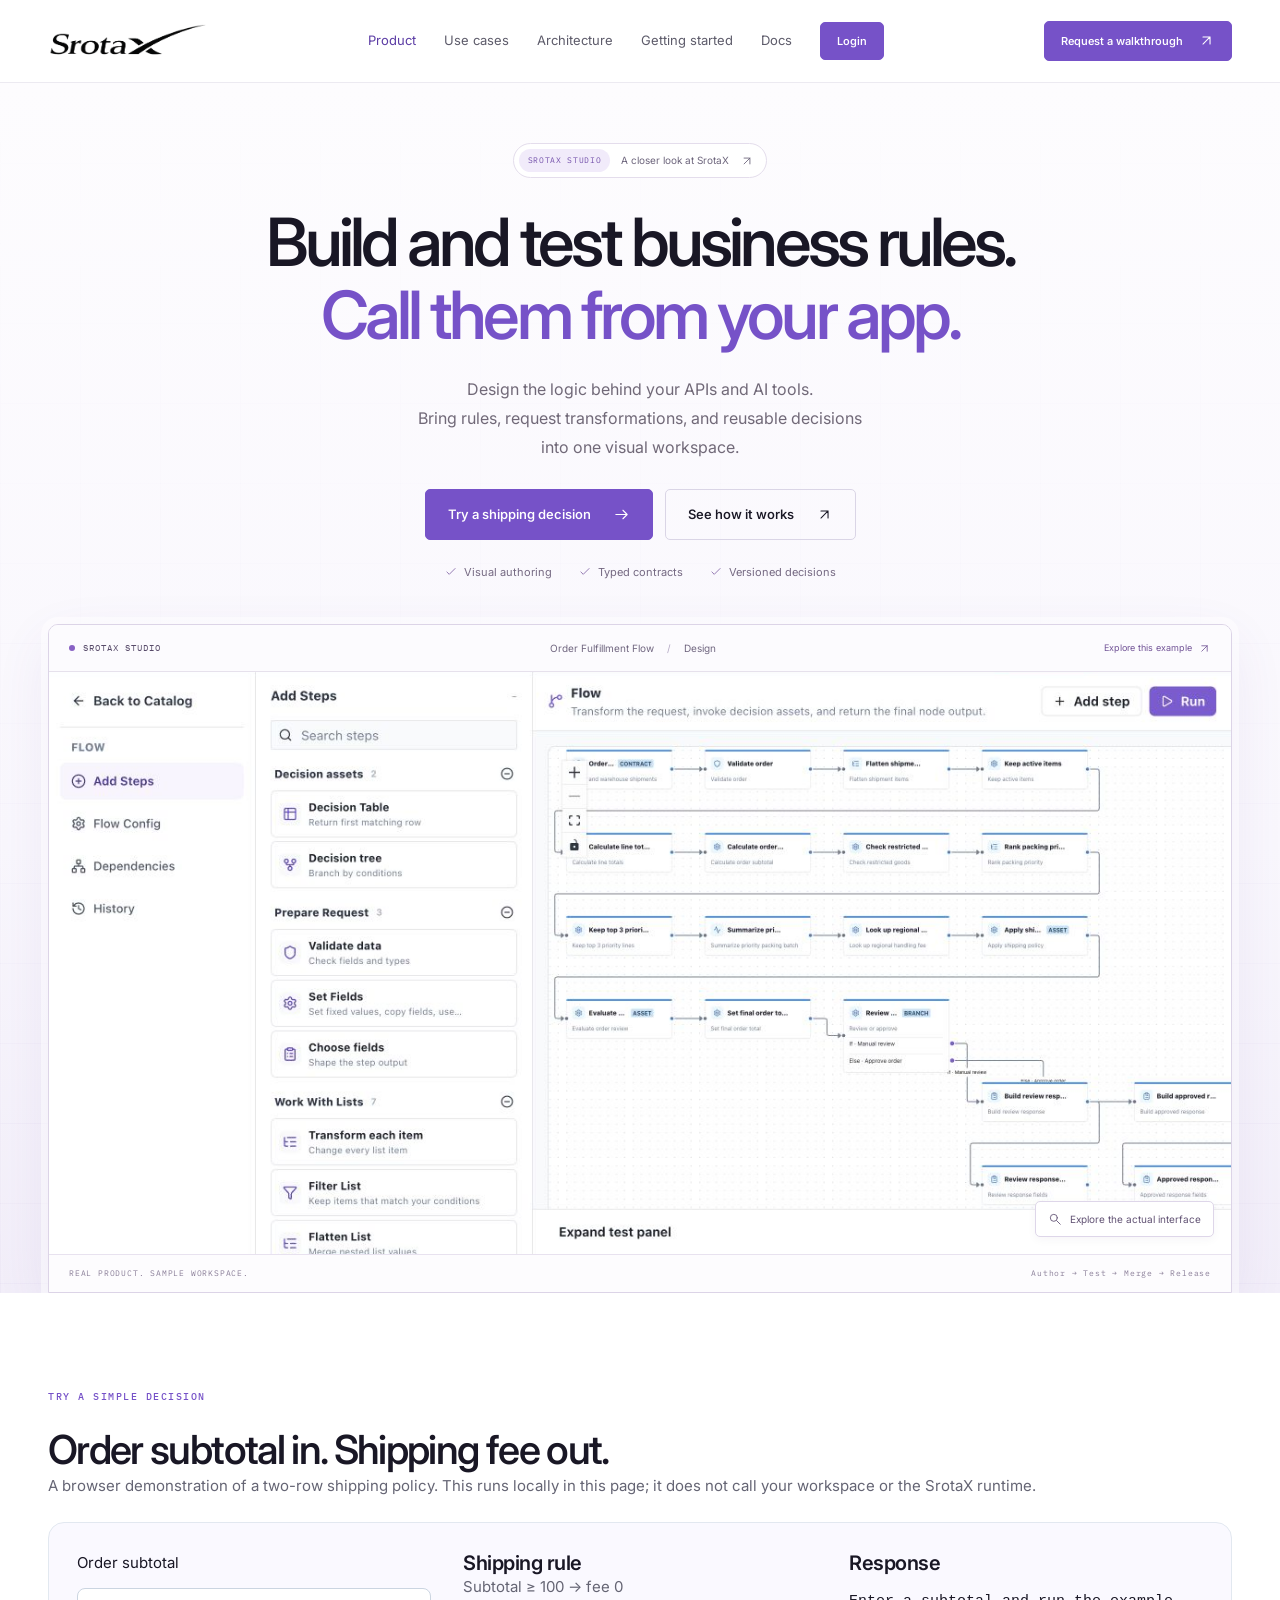
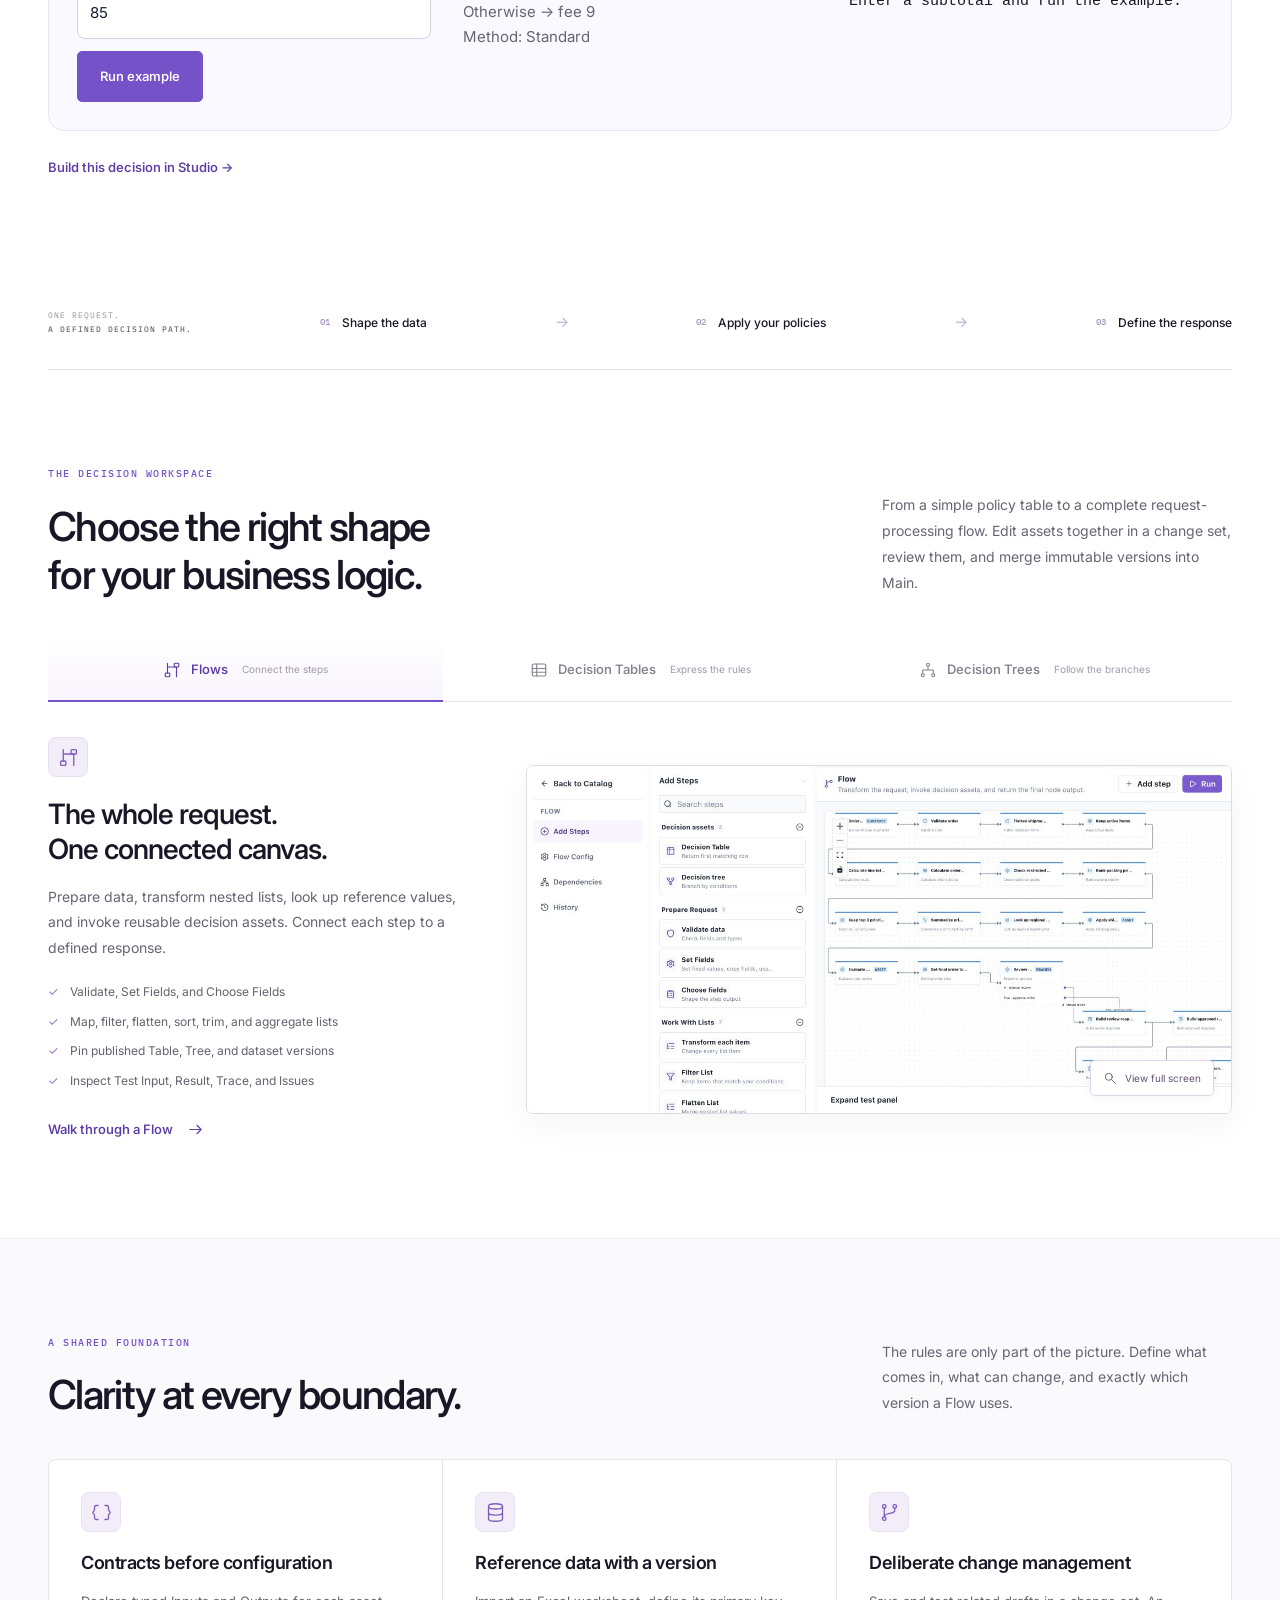
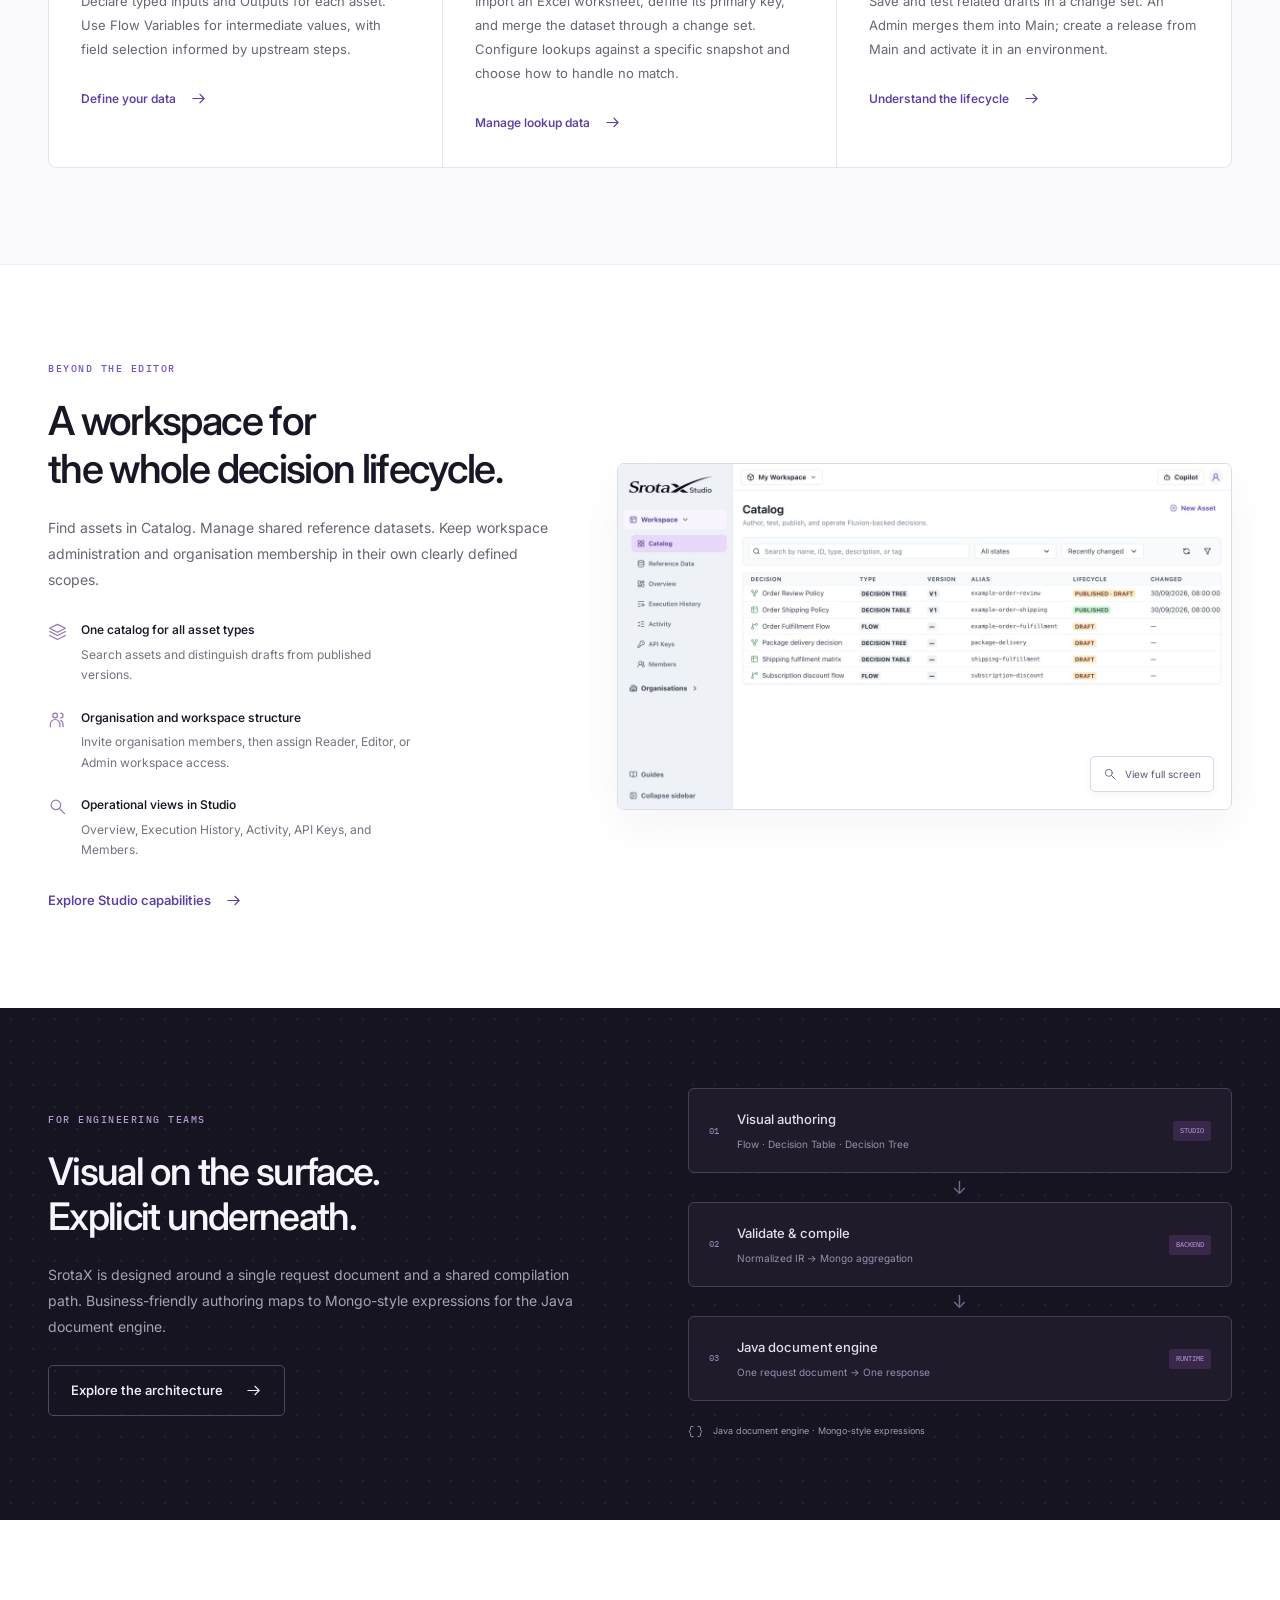
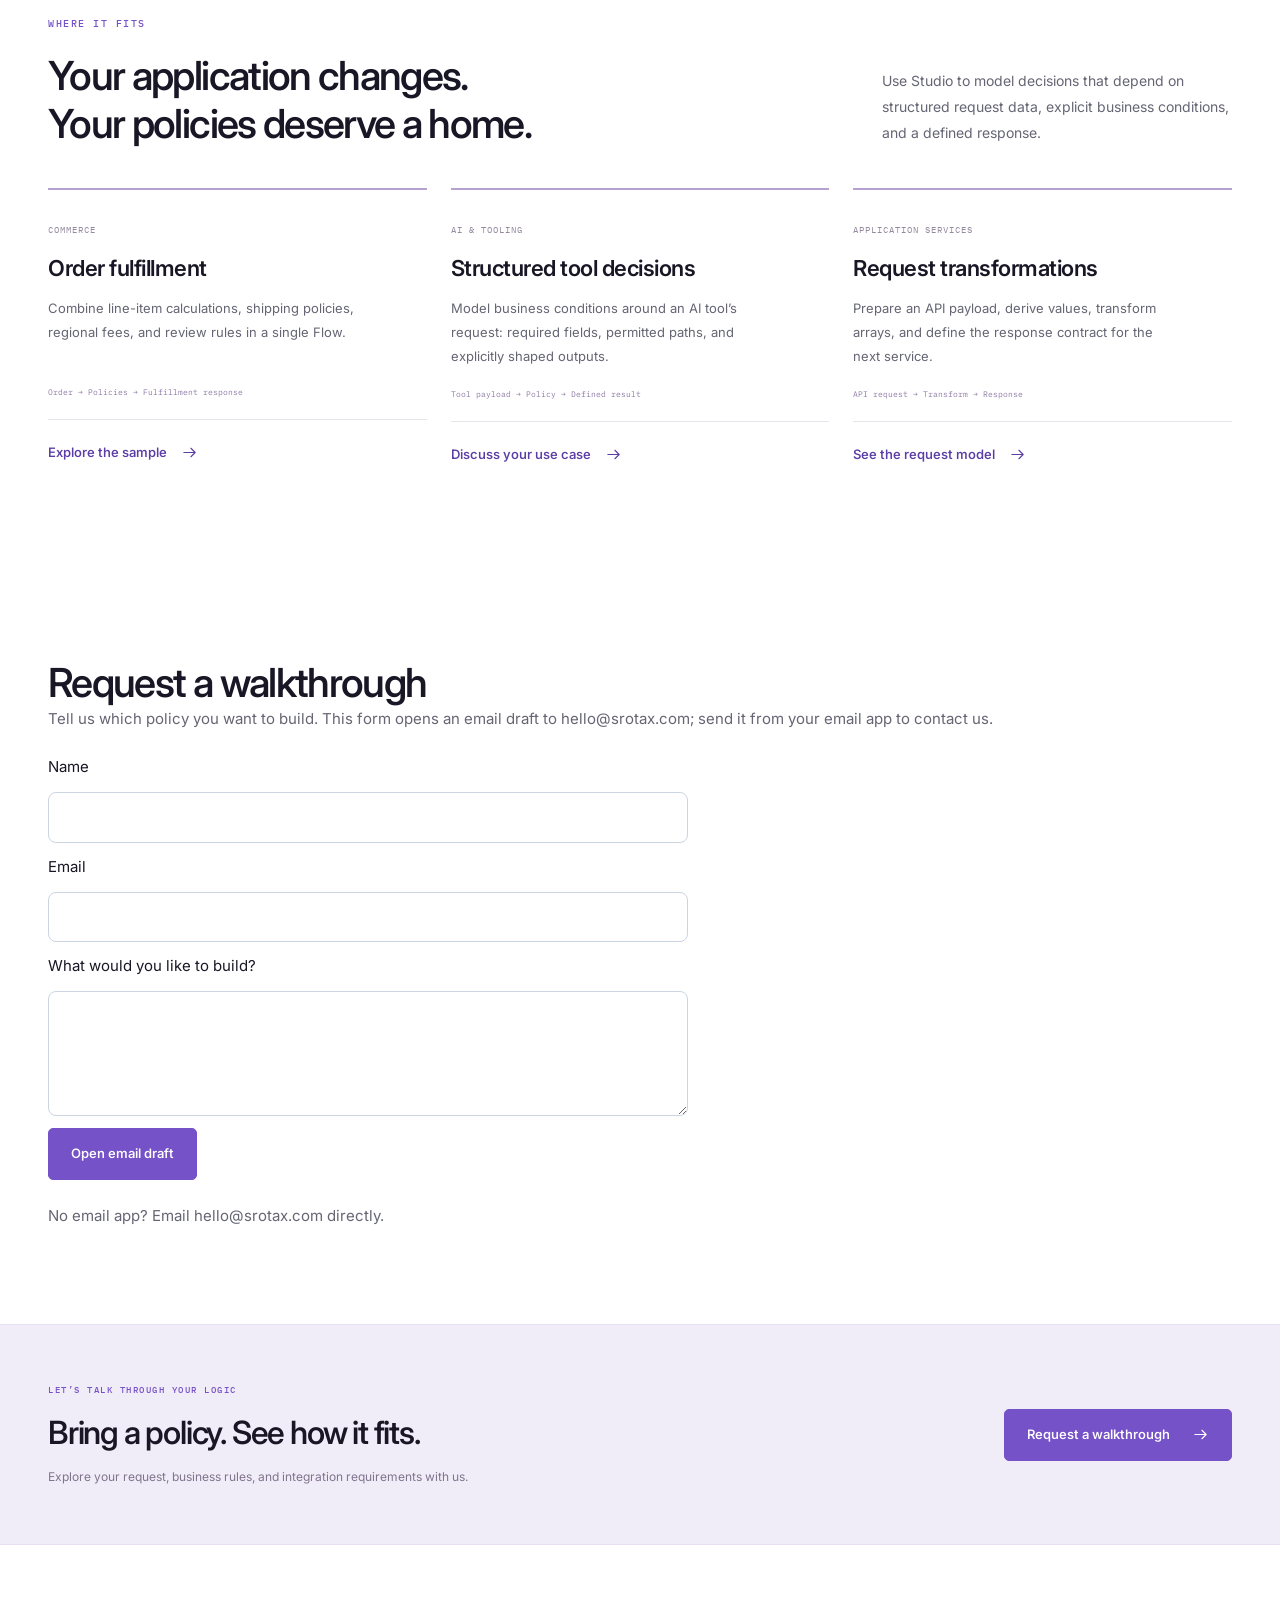
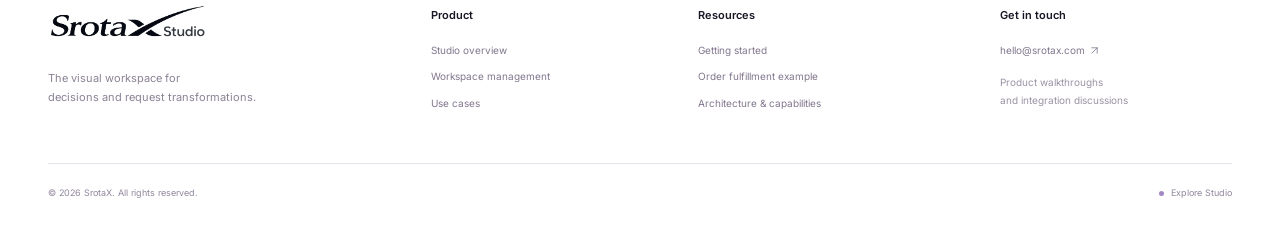
==== commit 3e6c8af4: "Refactor homepage and add demo functionality - Updated the hero section to reflect new messaging and" ====
--- a/index.html
+++ b/index.html
@@ -8,23 +8,25 @@
 <link rel="stylesheet" href="styles.css?v=d058aa5088"><script src="site.js" defer></script>
 </head><body data-page="home">
 <a href="#main" class="skip-link">Skip to content</a>
-<header class="site-header"><div class="container header-inner"><a class="brand" href="index.html" aria-label="SrotaX home"><img src="logo_black.png" width="767" height="167" alt="SrotaX"></a><button class="menu-toggle" aria-expanded="false" aria-controls="primary-nav">Menu <span aria-hidden="true">☰</span></button><nav id="primary-nav" aria-label="Main navigation"><a href="index.html#product" aria-current="page">Product</a><a href="index.html#use-cases">Use cases</a><a href="architecture.html" >Architecture</a><a href="guide.html" >Getting started</a><a href="https://docs.srotax.com/">Docs</a><a class="button compact nav-login" href="https://srotax-studio.aredlavenkatreddy1.workers.dev/login">Login</a></nav><a class="button compact header-cta" href="mailto:hello@srotax.com?subject=SrotaX%20Studio%20walkthrough">Request a walkthrough <svg class="icon " width="22" height="22" viewBox="0 0 24 24" fill="none" stroke="currentColor" stroke-width="1.5" stroke-linecap="round" stroke-linejoin="round" aria-hidden="true"><path d="M7 17 17 7M7 7h10v10"/></svg></a></div></header>
+<header class="site-header"><div class="container header-inner"><a class="brand" href="index.html" aria-label="SrotaX home"><img src="logo_black.png" width="767" height="167" alt="SrotaX"></a><button class="menu-toggle" aria-expanded="false" aria-controls="primary-nav">Menu <span aria-hidden="true">☰</span></button><nav id="primary-nav" aria-label="Main navigation"><a href="index.html#product" aria-current="page">Product</a><a href="index.html#use-cases">Use cases</a><a href="architecture.html" >Architecture</a><a href="guide.html" >Getting started</a><a href="https://docs.srotax.com/">Docs</a><a class="button compact nav-login" href="https://studio.srotax.com/login">Login</a></nav><a class="button compact header-cta" href="#walkthrough">Request a walkthrough <svg class="icon " width="22" height="22" viewBox="0 0 24 24" fill="none" stroke="currentColor" stroke-width="1.5" stroke-linecap="round" stroke-linejoin="round" aria-hidden="true"><path d="M7 17 17 7M7 7h10v10"/></svg></a></div></header>
 <main id="main">
-<section class="hero"><div class="hero-grid" aria-hidden="true"></div><div class="container hero-inner"><a class="release-link" href="architecture.html#capabilities"><span class="release-tag">SROTAX STUDIO</span> A closer look at SrotaX <svg class="icon " width="22" height="22" viewBox="0 0 24 24" fill="none" stroke="currentColor" stroke-width="1.5" stroke-linecap="round" stroke-linejoin="round" aria-hidden="true"><path d="M7 17 17 7M7 7h10v10"/></svg></a><h1>Business decisions.<br><span>Engineered for clarity.</span></h1><p class="hero-description">Design the logic behind your APIs and AI tools.<br>Bring rules, request transformations, and reusable decisions<br class="desktop-only"> into one visual workspace.</p><div class="hero-actions"><a class="button" href="#product">Explore the platform <svg class="icon " width="22" height="22" viewBox="0 0 24 24" fill="none" stroke="currentColor" stroke-width="1.5" stroke-linecap="round" stroke-linejoin="round" aria-hidden="true"><path d="M4 12h16m-6-6 6 6-6 6"/></svg></a><a class="button secondary" href="guide.html">See how it works <svg class="icon " width="22" height="22" viewBox="0 0 24 24" fill="none" stroke="currentColor" stroke-width="1.5" stroke-linecap="round" stroke-linejoin="round" aria-hidden="true"><path d="M7 17 17 7M7 7h10v10"/></svg></a></div><div class="hero-meta"><span><svg class="icon " width="22" height="22" viewBox="0 0 24 24" fill="none" stroke="currentColor" stroke-width="1.5" stroke-linecap="round" stroke-linejoin="round" aria-hidden="true"><path d="m5 12 4 4L19 6"/></svg> Visual authoring</span><span><svg class="icon " width="22" height="22" viewBox="0 0 24 24" fill="none" stroke="currentColor" stroke-width="1.5" stroke-linecap="round" stroke-linejoin="round" aria-hidden="true"><path d="m5 12 4 4L19 6"/></svg> Typed contracts</span><span><svg class="icon " width="22" height="22" viewBox="0 0 24 24" fill="none" stroke="currentColor" stroke-width="1.5" stroke-linecap="round" stroke-linejoin="round" aria-hidden="true"><path d="m5 12 4 4L19 6"/></svg> Versioned decisions</span></div>
-<div class="product-stage"><div class="stage-header"><div><span class="stage-dot"></span> SROTAX STUDIO</div><span>Order Fulfillment Flow <span class="stage-separator">/</span> Design</span><a href="guide.html#example">Explore this example <svg class="icon " width="22" height="22" viewBox="0 0 24 24" fill="none" stroke="currentColor" stroke-width="1.5" stroke-linecap="round" stroke-linejoin="round" aria-hidden="true"><path d="M7 17 17 7M7 7h10v10"/></svg></a></div><button data-crop="editor" class="hero-screen screenshot-button" data-image="assets/studio-flow.jpg?v=fbdeb8d8e2" data-caption="Order Fulfillment Flow in SrotaX Studio" aria-label="Enlarge the actual SrotaX Flow editor"><span class="capture-frame crop-editor"><img src="assets/studio-flow.jpg?v=fbdeb8d8e2" alt="Actual SrotaX Studio showing the Order Fulfillment Flow, step palette, decision assets, and branching responses" width="1280" height="720" fetchpriority="high"></span><span class="enlarge"><svg class="icon " width="22" height="22" viewBox="0 0 24 24" fill="none" stroke="currentColor" stroke-width="1.5" stroke-linecap="round" stroke-linejoin="round" aria-hidden="true"><circle cx="10" cy="10" r="6"/><path d="m15 15 6 6"/></svg> Explore the actual interface</span></button><div class="stage-footer"><span>REAL PRODUCT. SAMPLE WORKSPACE.</span><span>Author → Validate → Save → Publish</span></div></div></div></section>
+<section class="hero"><div class="hero-grid" aria-hidden="true"></div><div class="container hero-inner"><a class="release-link" href="architecture.html#capabilities"><span class="release-tag">SROTAX STUDIO</span> A closer look at SrotaX <svg class="icon " width="22" height="22" viewBox="0 0 24 24" fill="none" stroke="currentColor" stroke-width="1.5" stroke-linecap="round" stroke-linejoin="round" aria-hidden="true"><path d="M7 17 17 7M7 7h10v10"/></svg></a><h1>Build and test business rules.<br><span>Call them from your app.</span></h1><p class="hero-description">Design the logic behind your APIs and AI tools.<br>Bring rules, request transformations, and reusable decisions<br class="desktop-only"> into one visual workspace.</p><div class="hero-actions"><a class="button" href="#try-decision">Try a shipping decision <svg class="icon " width="22" height="22" viewBox="0 0 24 24" fill="none" stroke="currentColor" stroke-width="1.5" stroke-linecap="round" stroke-linejoin="round" aria-hidden="true"><path d="M4 12h16m-6-6 6 6-6 6"/></svg></a><a class="button secondary" href="guide.html">See how it works <svg class="icon " width="22" height="22" viewBox="0 0 24 24" fill="none" stroke="currentColor" stroke-width="1.5" stroke-linecap="round" stroke-linejoin="round" aria-hidden="true"><path d="M7 17 17 7M7 7h10v10"/></svg></a></div><div class="hero-meta"><span><svg class="icon " width="22" height="22" viewBox="0 0 24 24" fill="none" stroke="currentColor" stroke-width="1.5" stroke-linecap="round" stroke-linejoin="round" aria-hidden="true"><path d="m5 12 4 4L19 6"/></svg> Visual authoring</span><span><svg class="icon " width="22" height="22" viewBox="0 0 24 24" fill="none" stroke="currentColor" stroke-width="1.5" stroke-linecap="round" stroke-linejoin="round" aria-hidden="true"><path d="m5 12 4 4L19 6"/></svg> Typed contracts</span><span><svg class="icon " width="22" height="22" viewBox="0 0 24 24" fill="none" stroke="currentColor" stroke-width="1.5" stroke-linecap="round" stroke-linejoin="round" aria-hidden="true"><path d="m5 12 4 4L19 6"/></svg> Versioned decisions</span></div>
+<div class="product-stage"><div class="stage-header"><div><span class="stage-dot"></span> SROTAX STUDIO</div><span>Order Fulfillment Flow <span class="stage-separator">/</span> Design</span><a href="guide.html#example">Explore this example <svg class="icon " width="22" height="22" viewBox="0 0 24 24" fill="none" stroke="currentColor" stroke-width="1.5" stroke-linecap="round" stroke-linejoin="round" aria-hidden="true"><path d="M7 17 17 7M7 7h10v10"/></svg></a></div><button data-crop="editor" class="hero-screen screenshot-button" data-image="assets/studio-flow.jpg?v=fbdeb8d8e2" data-caption="Order Fulfillment Flow in SrotaX Studio" aria-label="Enlarge the actual SrotaX Flow editor"><span class="capture-frame crop-editor"><img src="assets/studio-flow.jpg?v=fbdeb8d8e2" alt="Actual SrotaX Studio showing the Order Fulfillment Flow, step palette, decision assets, and branching responses" width="1280" height="720" fetchpriority="high"></span><span class="enlarge"><svg class="icon " width="22" height="22" viewBox="0 0 24 24" fill="none" stroke="currentColor" stroke-width="1.5" stroke-linecap="round" stroke-linejoin="round" aria-hidden="true"><circle cx="10" cy="10" r="6"/><path d="m15 15 6 6"/></svg> Explore the actual interface</span></button><div class="stage-footer"><span>REAL PRODUCT. SAMPLE WORKSPACE.</span><span>Author → Test → Merge → Release</span></div></div></div></section>
+<section class="section container" id="try-decision"><span class="eyebrow">TRY A SIMPLE DECISION</span><h2>Order subtotal in. Shipping fee out.</h2><p>A browser demonstration of a two-row shipping policy. This runs locally in this page; it does not call your workspace or the SrotaX runtime.</p><div class="demo-grid"><form id="shipping-demo"><label for="demo-subtotal">Order subtotal</label><input id="demo-subtotal" name="subtotal" type="number" min="0" step="0.01" value="85" required><button class="button" type="submit">Run example</button></form><div><h3>Shipping rule</h3><p>Subtotal ≥ 100 → fee 0<br>Otherwise → fee 9</p><p>Method: Standard</p></div><div><h3>Response</h3><pre id="demo-result" role="status" aria-live="polite">Enter a subtotal and run the example.</pre></div></div><a class="inline-link" href="guide.html#first-success">Build this decision in Studio →</a></section>
 <section class="container context-strip" aria-label="Product model"><p>ONE REQUEST.<br><strong>A DEFINED DECISION PATH.</strong></p><div><span>01</span> Shape the data</div><i aria-hidden="true">→</i><div><span>02</span> Apply your policies</div><i aria-hidden="true">→</i><div><span>03</span> Define the response</div></section>
-<section class="section container" id="product"><div class="section-heading"><div><span class="eyebrow">THE DECISION WORKSPACE</span><h2>Choose the right shape<br>for your business logic.</h2></div><p>From a simple policy table to a complete request-processing flow. Each asset has its own contract, draft, and published versions.</p></div>
+<section class="section container" id="product"><div class="section-heading"><div><span class="eyebrow">THE DECISION WORKSPACE</span><h2>Choose the right shape<br>for your business logic.</h2></div><p>From a simple policy table to a complete request-processing flow. Edit assets together in a change set, review them, and merge immutable versions into Main.</p></div>
 <div class="product-tabs" role="tablist" aria-label="Studio product capabilities"><button role="tab" id="tab-flow" aria-controls="panel-flow" aria-selected="true" tabindex="0"><svg class="icon " width="22" height="22" viewBox="0 0 24 24" fill="none" stroke="currentColor" stroke-width="1.5" stroke-linecap="round" stroke-linejoin="round" aria-hidden="true"><path d="M6 3v5m12 8v5M6 8h12v8M6 8v8"/><rect x="3" y="16" width="6" height="5" rx="1"/><rect x="15" y="3" width="6" height="5" rx="1"/></svg> Flows <span>Connect the steps</span></button><button role="tab" id="tab-table" aria-controls="panel-table" aria-selected="false" tabindex="-1"><svg class="icon " width="22" height="22" viewBox="0 0 24 24" fill="none" stroke="currentColor" stroke-width="1.5" stroke-linecap="round" stroke-linejoin="round" aria-hidden="true"><rect x="3" y="4" width="18" height="16" rx="2"/><path d="M3 10h18M3 15h18M9 4v16"/></svg> Decision Tables <span>Express the rules</span></button><button role="tab" id="tab-tree" aria-controls="panel-tree" aria-selected="false" tabindex="-1"><svg class="icon " width="22" height="22" viewBox="0 0 24 24" fill="none" stroke="currentColor" stroke-width="1.5" stroke-linecap="round" stroke-linejoin="round" aria-hidden="true"><circle cx="12" cy="5" r="2"/><circle cx="5" cy="19" r="2"/><circle cx="19" cy="19" r="2"/><path d="M12 7v5H5v5m7-5h7v5"/></svg> Decision Trees <span>Follow the branches</span></button></div>
 <div class="product-panel" id="panel-flow" role="tabpanel" aria-labelledby="tab-flow"><div class="panel-copy"><span class="feature-icon"><svg class="icon " width="22" height="22" viewBox="0 0 24 24" fill="none" stroke="currentColor" stroke-width="1.5" stroke-linecap="round" stroke-linejoin="round" aria-hidden="true"><path d="M6 3v5m12 8v5M6 8h12v8M6 8v8"/><rect x="3" y="16" width="6" height="5" rx="1"/><rect x="15" y="3" width="6" height="5" rx="1"/></svg></span><h3>The whole request.<br>One connected canvas.</h3><p>Prepare data, transform nested lists, look up reference values, and invoke reusable decision assets. Connect each step to a defined response.</p><ul class="check-list"><li>Validate, Set Fields, and Choose Fields</li><li>Map, filter, flatten, sort, trim, and aggregate lists</li><li>Pin published Table, Tree, and dataset versions</li><li>Inspect Test Input, Result, Trace, and Issues</li></ul><a class="inline-link" href="guide.html#build">Walk through a Flow <svg class="icon " width="22" height="22" viewBox="0 0 24 24" fill="none" stroke="currentColor" stroke-width="1.5" stroke-linecap="round" stroke-linejoin="round" aria-hidden="true"><path d="M4 12h16m-6-6 6 6-6 6"/></svg></a></div><button data-crop="editor" class="screenshot-button " data-image="assets/studio-flow.jpg?v=fbdeb8d8e2" data-caption="The Flow editor with the order fulfillment example" aria-label="Enlarge: The Flow editor with the order fulfillment example"><span class="capture-frame crop-editor"><img src="assets/studio-flow.jpg?v=fbdeb8d8e2" alt="The Flow editor with the order fulfillment example" loading="lazy" width="1280" height="720"></span><span class="enlarge"><svg class="icon " width="22" height="22" viewBox="0 0 24 24" fill="none" stroke="currentColor" stroke-width="1.5" stroke-linecap="round" stroke-linejoin="round" aria-hidden="true"><circle cx="10" cy="10" r="6"/><path d="m15 15 6 6"/></svg> View full screen</span></button></div>
 <div class="product-panel" id="panel-table" role="tabpanel" aria-labelledby="tab-table" hidden><div class="panel-copy"><span class="feature-icon"><svg class="icon " width="22" height="22" viewBox="0 0 24 24" fill="none" stroke="currentColor" stroke-width="1.5" stroke-linecap="round" stroke-linejoin="round" aria-hidden="true"><rect x="3" y="4" width="18" height="16" rx="2"/><path d="M3 10h18M3 15h18M9 4v16"/></svg></span><h3>Make policy rules<br>easy to review.</h3><p>Bind condition columns to typed Inputs and result columns to Outputs. Rows run from top to bottom; the first matching row determines the outcome.</p><ul class="check-list"><li>Conditions and results in a readable grid</li><li>Type-aware fields and condition operators</li><li>Fixed values and copied fields for results</li><li>Published snapshots with explicit draft editing</li></ul><a class="inline-link" href="guide.html#example">See the shipping policy <svg class="icon " width="22" height="22" viewBox="0 0 24 24" fill="none" stroke="currentColor" stroke-width="1.5" stroke-linecap="round" stroke-linejoin="round" aria-hidden="true"><path d="M4 12h16m-6-6 6 6-6 6"/></svg></a></div><button class="screenshot-button " data-image="assets/studio-table.jpg?v=a6a47d0704" data-caption="Published Order Shipping Policy Decision Table" aria-label="Enlarge: Published Order Shipping Policy Decision Table"><img src="assets/studio-table.jpg?v=a6a47d0704" alt="Published Order Shipping Policy Decision Table" loading="lazy" width="1440" height="732"><span class="enlarge"><svg class="icon " width="22" height="22" viewBox="0 0 24 24" fill="none" stroke="currentColor" stroke-width="1.5" stroke-linecap="round" stroke-linejoin="round" aria-hidden="true"><circle cx="10" cy="10" r="6"/><path d="m15 15 6 6"/></svg> View full screen</span></button></div>
 <div class="product-panel" id="panel-tree" role="tabpanel" aria-labelledby="tab-tree" hidden><div class="panel-copy"><span class="feature-icon"><svg class="icon " width="22" height="22" viewBox="0 0 24 24" fill="none" stroke="currentColor" stroke-width="1.5" stroke-linecap="round" stroke-linejoin="round" aria-hidden="true"><circle cx="12" cy="5" r="2"/><circle cx="5" cy="19" r="2"/><circle cx="19" cy="19" r="2"/><path d="M12 7v5H5v5m7-5h7v5"/></svg></span><h3>Give every condition<br>a visible outcome.</h3><p>Lay out decisions as a tree of conditions and result leaves. Use nested AND / OR groups to express policy, then assign the declared output values.</p><ul class="check-list"><li>Explicit Yes and No paths</li><li>Shared, type-aware condition authoring</li><li>Fixed-value and field-copy assignments</li><li>Validation linked to affected nodes</li></ul><a class="inline-link" href="guide.html#example">Explore the review policy <svg class="icon " width="22" height="22" viewBox="0 0 24 24" fill="none" stroke="currentColor" stroke-width="1.5" stroke-linecap="round" stroke-linejoin="round" aria-hidden="true"><path d="M4 12h16m-6-6 6 6-6 6"/></svg></a></div><button data-crop="editor" class="screenshot-button " data-image="assets/studio-tree.jpg?v=a0008da997" data-caption="Order Review Policy Decision Tree with conditions and result leaves" aria-label="Enlarge: Order Review Policy Decision Tree with conditions and result leaves"><span class="capture-frame crop-editor"><img src="assets/studio-tree.jpg?v=a0008da997" alt="Order Review Policy Decision Tree with conditions and result leaves" loading="lazy" width="1280" height="720"></span><span class="enlarge"><svg class="icon " width="22" height="22" viewBox="0 0 24 24" fill="none" stroke="currentColor" stroke-width="1.5" stroke-linecap="round" stroke-linejoin="round" aria-hidden="true"><circle cx="10" cy="10" r="6"/><path d="m15 15 6 6"/></svg> View full screen</span></button></div>
 </section>
-<section class="section foundation"><div class="container"><div class="section-heading"><div><span class="eyebrow">A SHARED FOUNDATION</span><h2>Clarity at every boundary.</h2></div><p>The rules are only part of the picture. Define what comes in, what can change, and exactly which version a Flow uses.</p></div><div class="foundation-grid"><article><div class="feature-icon"><svg class="icon " width="22" height="22" viewBox="0 0 24 24" fill="none" stroke="currentColor" stroke-width="1.5" stroke-linecap="round" stroke-linejoin="round" aria-hidden="true"><path d="M8 4H6a2 2 0 0 0-2 2v3l-2 3 2 3v3a2 2 0 0 0 2 2h2m8-16h2a2 2 0 0 1 2 2v3l2 3-2 3v3a2 2 0 0 1-2 2h-2"/></svg></div><h3>Contracts before configuration</h3><p>Declare typed Inputs and Outputs for each asset. Use Flow Variables for intermediate values, with field selection informed by upstream steps.</p><a href="guide.html#contract" class="inline-link">Define your data <svg class="icon " width="22" height="22" viewBox="0 0 24 24" fill="none" stroke="currentColor" stroke-width="1.5" stroke-linecap="round" stroke-linejoin="round" aria-hidden="true"><path d="M4 12h16m-6-6 6 6-6 6"/></svg></a></article><article><div class="feature-icon"><svg class="icon " width="22" height="22" viewBox="0 0 24 24" fill="none" stroke="currentColor" stroke-width="1.5" stroke-linecap="round" stroke-linejoin="round" aria-hidden="true"><ellipse cx="12" cy="5" rx="8" ry="3"/><path d="M4 5v14c0 4 16 4 16 0V5M4 12c0 4 16 4 16 0"/></svg></div><h3>Reference data with a version</h3><p>Import an Excel worksheet, define its primary key, and publish a dataset. Configure lookups against a specific snapshot and choose how to handle no match.</p><a href="guide.html#reference-data" class="inline-link">Manage lookup data <svg class="icon " width="22" height="22" viewBox="0 0 24 24" fill="none" stroke="currentColor" stroke-width="1.5" stroke-linecap="round" stroke-linejoin="round" aria-hidden="true"><path d="M4 12h16m-6-6 6 6-6 6"/></svg></a></article><article><div class="feature-icon"><svg class="icon " width="22" height="22" viewBox="0 0 24 24" fill="none" stroke="currentColor" stroke-width="1.5" stroke-linecap="round" stroke-linejoin="round" aria-hidden="true"><circle cx="6" cy="5" r="2"/><circle cx="6" cy="19" r="2"/><circle cx="18" cy="5" r="2"/><path d="M6 7v10m12-10v3c0 4-12 2-12 7"/></svg></div><h3>Deliberate change management</h3><p>Save a working draft, validate it, and publish an immutable version. Begin the next change with Edit while existing references stay pinned.</p><a href="guide.html#publish" class="inline-link">Understand the lifecycle <svg class="icon " width="22" height="22" viewBox="0 0 24 24" fill="none" stroke="currentColor" stroke-width="1.5" stroke-linecap="round" stroke-linejoin="round" aria-hidden="true"><path d="M4 12h16m-6-6 6 6-6 6"/></svg></a></article></div></div></section>
+<section class="section foundation"><div class="container"><div class="section-heading"><div><span class="eyebrow">A SHARED FOUNDATION</span><h2>Clarity at every boundary.</h2></div><p>The rules are only part of the picture. Define what comes in, what can change, and exactly which version a Flow uses.</p></div><div class="foundation-grid"><article><div class="feature-icon"><svg class="icon " width="22" height="22" viewBox="0 0 24 24" fill="none" stroke="currentColor" stroke-width="1.5" stroke-linecap="round" stroke-linejoin="round" aria-hidden="true"><path d="M8 4H6a2 2 0 0 0-2 2v3l-2 3 2 3v3a2 2 0 0 0 2 2h2m8-16h2a2 2 0 0 1 2 2v3l2 3-2 3v3a2 2 0 0 1-2 2h-2"/></svg></div><h3>Contracts before configuration</h3><p>Declare typed Inputs and Outputs for each asset. Use Flow Variables for intermediate values, with field selection informed by upstream steps.</p><a href="guide.html#contract" class="inline-link">Define your data <svg class="icon " width="22" height="22" viewBox="0 0 24 24" fill="none" stroke="currentColor" stroke-width="1.5" stroke-linecap="round" stroke-linejoin="round" aria-hidden="true"><path d="M4 12h16m-6-6 6 6-6 6"/></svg></a></article><article><div class="feature-icon"><svg class="icon " width="22" height="22" viewBox="0 0 24 24" fill="none" stroke="currentColor" stroke-width="1.5" stroke-linecap="round" stroke-linejoin="round" aria-hidden="true"><ellipse cx="12" cy="5" rx="8" ry="3"/><path d="M4 5v14c0 4 16 4 16 0V5M4 12c0 4 16 4 16 0"/></svg></div><h3>Reference data with a version</h3><p>Import an Excel worksheet, define its primary key, and merge the dataset through a change set. Configure lookups against a specific snapshot and choose how to handle no match.</p><a href="guide.html#reference-data" class="inline-link">Manage lookup data <svg class="icon " width="22" height="22" viewBox="0 0 24 24" fill="none" stroke="currentColor" stroke-width="1.5" stroke-linecap="round" stroke-linejoin="round" aria-hidden="true"><path d="M4 12h16m-6-6 6 6-6 6"/></svg></a></article><article><div class="feature-icon"><svg class="icon " width="22" height="22" viewBox="0 0 24 24" fill="none" stroke="currentColor" stroke-width="1.5" stroke-linecap="round" stroke-linejoin="round" aria-hidden="true"><circle cx="6" cy="5" r="2"/><circle cx="6" cy="19" r="2"/><circle cx="18" cy="5" r="2"/><path d="M6 7v10m12-10v3c0 4-12 2-12 7"/></svg></div><h3>Deliberate change management</h3><p>Save and test related drafts in a change set. An Admin merges them into Main; create a release from Main and activate it in an environment.</p><a href="guide.html#publish" class="inline-link">Understand the lifecycle <svg class="icon " width="22" height="22" viewBox="0 0 24 24" fill="none" stroke="currentColor" stroke-width="1.5" stroke-linecap="round" stroke-linejoin="round" aria-hidden="true"><path d="M4 12h16m-6-6 6 6-6 6"/></svg></a></article></div></div></section>
 <section class="section container" id="workspace"><div class="split-feature"><div><span class="eyebrow">BEYOND THE EDITOR</span><h2>A workspace for<br>the whole decision lifecycle.</h2><p>Find assets in Catalog. Manage shared reference datasets. Keep workspace administration and organisation membership in their own clearly defined scopes.</p><div class="workspace-features"><div><svg class="icon " width="22" height="22" viewBox="0 0 24 24" fill="none" stroke="currentColor" stroke-width="1.5" stroke-linecap="round" stroke-linejoin="round" aria-hidden="true"><path d="m12 3 10 5-10 5L2 8Zm-10 9 10 5 10-5M2 17l10 5 10-5"/></svg><span><strong>One catalog for all asset types</strong><small>Search assets and distinguish drafts from published versions.</small></span></div><div><svg class="icon " width="22" height="22" viewBox="0 0 24 24" fill="none" stroke="currentColor" stroke-width="1.5" stroke-linecap="round" stroke-linejoin="round" aria-hidden="true"><circle cx="9" cy="7" r="3"/><path d="M3 21v-3a6 6 0 0 1 12 0v3m1-17a3 3 0 0 1 0 6m3 11v-3a6 6 0 0 0-3-5"/></svg><span><strong>Organisation and workspace structure</strong><small>Invite organisation members, then assign Reader, Editor, or Admin workspace access.</small></span></div><div><svg class="icon " width="22" height="22" viewBox="0 0 24 24" fill="none" stroke="currentColor" stroke-width="1.5" stroke-linecap="round" stroke-linejoin="round" aria-hidden="true"><circle cx="10" cy="10" r="6"/><path d="m15 15 6 6"/></svg><span><strong>Operational views in Studio</strong><small>Overview, Execution History, Activity, API Keys, and Members.</small></span></div></div><a class="inline-link" href="architecture.html#capabilities">Explore Studio capabilities <svg class="icon " width="22" height="22" viewBox="0 0 24 24" fill="none" stroke="currentColor" stroke-width="1.5" stroke-linecap="round" stroke-linejoin="round" aria-hidden="true"><path d="M4 12h16m-6-6 6 6-6 6"/></svg></a></div><button class="screenshot-button " data-image="assets/studio-catalog.jpg?v=a55e402716" data-caption="SrotaX Studio Catalog with Flows, Decision Tables, and Decision Trees" aria-label="Enlarge: SrotaX Studio Catalog with Flows, Decision Tables, and Decision Trees"><img src="assets/studio-catalog.jpg?v=a55e402716" alt="SrotaX Studio Catalog with Flows, Decision Tables, and Decision Trees" loading="lazy" width="1280" height="720"><span class="enlarge"><svg class="icon " width="22" height="22" viewBox="0 0 24 24" fill="none" stroke="currentColor" stroke-width="1.5" stroke-linecap="round" stroke-linejoin="round" aria-hidden="true"><circle cx="10" cy="10" r="6"/><path d="m15 15 6 6"/></svg> View full screen</span></button></div></section>
 <section class="architecture-teaser"><div class="container architecture-inner"><div><span class="eyebrow">FOR ENGINEERING TEAMS</span><h2>Visual on the surface.<br>Explicit underneath.</h2><p>SrotaX is designed around a single request document and a shared compilation path. Business-friendly authoring maps to Mongo-style expressions for the Java document engine.</p><a class="button light-outline" href="architecture.html">Explore the architecture <svg class="icon " width="22" height="22" viewBox="0 0 24 24" fill="none" stroke="currentColor" stroke-width="1.5" stroke-linecap="round" stroke-linejoin="round" aria-hidden="true"><path d="M4 12h16m-6-6 6 6-6 6"/></svg></a></div><div class="architecture-stack"><div><span class="stack-number">01</span><span><strong>Visual authoring</strong><small>Flow · Decision Table · Decision Tree</small></span><span class="stack-badge">STUDIO</span></div><i>↓</i><div><span class="stack-number">02</span><span><strong>Validate & compile</strong><small>Normalized IR → Mongo aggregation</small></span><span class="stack-badge">BACKEND</span></div><i>↓</i><div><span class="stack-number">03</span><span><strong>Java document engine</strong><small>One request document → One response</small></span><span class="stack-badge">RUNTIME</span></div><p><svg class="icon " width="22" height="22" viewBox="0 0 24 24" fill="none" stroke="currentColor" stroke-width="1.5" stroke-linecap="round" stroke-linejoin="round" aria-hidden="true"><path d="M8 4H6a2 2 0 0 0-2 2v3l-2 3 2 3v3a2 2 0 0 0 2 2h2m8-16h2a2 2 0 0 1 2 2v3l2 3-2 3v3a2 2 0 0 1-2 2h-2"/></svg> Java document engine · Mongo-style expressions</p></div></div></section>
 <section class="section container" id="use-cases"><div class="section-heading"><div><span class="eyebrow">WHERE IT FITS</span><h2>Your application changes.<br>Your policies deserve a home.</h2></div><p>Use Studio to model decisions that depend on structured request data, explicit business conditions, and a defined response.</p></div><div class="use-case-grid"><article><span class="use-case-label">COMMERCE</span><h3>Order fulfillment</h3><p>Combine line-item calculations, shipping policies, regional fees, and review rules in a single Flow.</p><div class="case-path">Order → Policies → Fulfillment response</div><a class="inline-link" href="guide.html#example">Explore the sample <svg class="icon " width="22" height="22" viewBox="0 0 24 24" fill="none" stroke="currentColor" stroke-width="1.5" stroke-linecap="round" stroke-linejoin="round" aria-hidden="true"><path d="M4 12h16m-6-6 6 6-6 6"/></svg></a></article><article><span class="use-case-label">AI & TOOLING</span><h3>Structured tool decisions</h3><p>Model business conditions around an AI tool’s request: required fields, permitted paths, and explicitly shaped outputs.</p><div class="case-path">Tool payload → Policy → Defined result</div><a class="inline-link" href="mailto:hello@srotax.com?subject=AI%20tool%20policy%20use%20case">Discuss your use case <svg class="icon " width="22" height="22" viewBox="0 0 24 24" fill="none" stroke="currentColor" stroke-width="1.5" stroke-linecap="round" stroke-linejoin="round" aria-hidden="true"><path d="M4 12h16m-6-6 6 6-6 6"/></svg></a></article><article><span class="use-case-label">APPLICATION SERVICES</span><h3>Request transformations</h3><p>Prepare an API payload, derive values, transform arrays, and define the response contract for the next service.</p><div class="case-path">API request → Transform → Response</div><a class="inline-link" href="architecture.html#request-model">See the request model <svg class="icon " width="22" height="22" viewBox="0 0 24 24" fill="none" stroke="currentColor" stroke-width="1.5" stroke-linecap="round" stroke-linejoin="round" aria-hidden="true"><path d="M4 12h16m-6-6 6 6-6 6"/></svg></a></article></div></section>
 </main>
-<section class="contact-band"><div class="container contact-inner"><div><span class="eyebrow">LET’S TALK THROUGH YOUR LOGIC</span><h2>Bring a policy. See how it fits.</h2><p>Explore your request, business rules, and integration requirements with us.</p></div><a class="button white" href="mailto:hello@srotax.com?subject=SrotaX%20Studio%20walkthrough">Request a walkthrough <svg class="icon " width="22" height="22" viewBox="0 0 24 24" fill="none" stroke="currentColor" stroke-width="1.5" stroke-linecap="round" stroke-linejoin="round" aria-hidden="true"><path d="M4 12h16m-6-6 6 6-6 6"/></svg></a></div></section>
+<section class="section container" id="walkthrough"><h2>Request a walkthrough</h2><p>Tell us which policy you want to build. This form opens an email draft to hello@srotax.com; send it from your email app to contact us.</p><form id="walkthrough-form" class="walkthrough-form"><label for="contact-name">Name</label><input id="contact-name" name="name" autocomplete="name" required maxlength="100"><label for="contact-email">Email</label><input id="contact-email" name="email" type="email" autocomplete="email" required maxlength="254"><label for="contact-policy">What would you like to build?</label><textarea id="contact-policy" name="policy" rows="4" required maxlength="2000"></textarea><button class="button" type="submit">Open email draft</button><p id="contact-status" role="status"></p><p>No email app? Email <a href="mailto:hello@srotax.com">hello@srotax.com</a> directly.</p></form></section>
+<section class="contact-band"><div class="container contact-inner"><div><span class="eyebrow">LET’S TALK THROUGH YOUR LOGIC</span><h2>Bring a policy. See how it fits.</h2><p>Explore your request, business rules, and integration requirements with us.</p></div><a class="button white" href="#walkthrough">Request a walkthrough <svg class="icon " width="22" height="22" viewBox="0 0 24 24" fill="none" stroke="currentColor" stroke-width="1.5" stroke-linecap="round" stroke-linejoin="round" aria-hidden="true"><path d="M4 12h16m-6-6 6 6-6 6"/></svg></a></div></section>
 <footer class="container"><div class="footer-main"><div class="footer-brand"><a class="brand" href="index.html" aria-label="SrotaX Studio home"><img src="assets/studio-logo.png" width="174" height="58" alt="SrotaX Studio"></a><p>The visual workspace for<br>decisions and request transformations.</p></div><div><h3>Product</h3><a href="index.html#product">Studio overview</a><a href="index.html#workspace">Workspace management</a><a href="index.html#use-cases">Use cases</a></div><div><h3>Resources</h3><a href="guide.html">Getting started</a><a href="guide.html#example">Order fulfillment example</a><a href="architecture.html">Architecture & capabilities</a></div><div><h3>Get in touch</h3><a href="mailto:hello@srotax.com">hello@srotax.com <svg class="icon " width="22" height="22" viewBox="0 0 24 24" fill="none" stroke="currentColor" stroke-width="1.5" stroke-linecap="round" stroke-linejoin="round" aria-hidden="true"><path d="M7 17 17 7M7 7h10v10"/></svg></a><span class="footer-note">Product walkthroughs<br>and integration discussions</span></div></div><div class="footer-bottom"><span>© <span data-year>2026</span> SrotaX. All rights reserved.</span><a href="architecture.html#capabilities"><span class="status-dot"></span> Explore Studio</a></div></footer>
 <dialog id="image-dialog" aria-labelledby="image-dialog-title"><div class="dialog-toolbar"><span id="image-dialog-title">Studio screenshot</span><button type="button" class="dialog-close" aria-label="Close screenshot">Close <span aria-hidden="true">×</span></button></div><div id="dialog-image-frame" class="capture-frame"><img id="dialog-image" alt=""></div><p>Actual SrotaX Studio interface · Sample assets</p></dialog>
 </body></html>
--- a/styles.css
+++ b/styles.css
@@ -22,3 +22,11 @@
 #dialog-image-frame img{width:100%;height:auto}
 
 .header-inner nav a.nav-login{padding:9px 16px;color:#fff;min-height:38px}.header-inner nav a.nav-login:hover,.header-inner nav a.nav-login:focus-visible{color:#fff;background:var(--purple-dark);border-color:var(--purple-dark)}
+
+.demo-grid { display:grid; grid-template-columns:repeat(3,minmax(0,1fr)); gap:32px; padding:28px; margin:24px 0; border:1px solid #e2e8f0; border-radius:16px; background:#faf9ff; }
+.demo-grid form,.walkthrough-form { display:flex; flex-direction:column; gap:12px; align-items:stretch; }
+.demo-grid input,.walkthrough-form input,.walkthrough-form textarea { font:inherit; padding:12px; border:1px solid #cbd5e1; border-radius:8px; background:white; color:#172033; width:100%; box-sizing:border-box; }
+.demo-grid pre { white-space:pre-wrap; overflow-wrap:anywhere; font-size:15px; }
+.walkthrough-form { max-width:640px; margin-top:24px; }
+.walkthrough-form .button,.demo-grid .button { align-self:flex-start; cursor:pointer; }
+@media(max-width:760px) { .demo-grid { grid-template-columns:1fr; padding:20px; } }
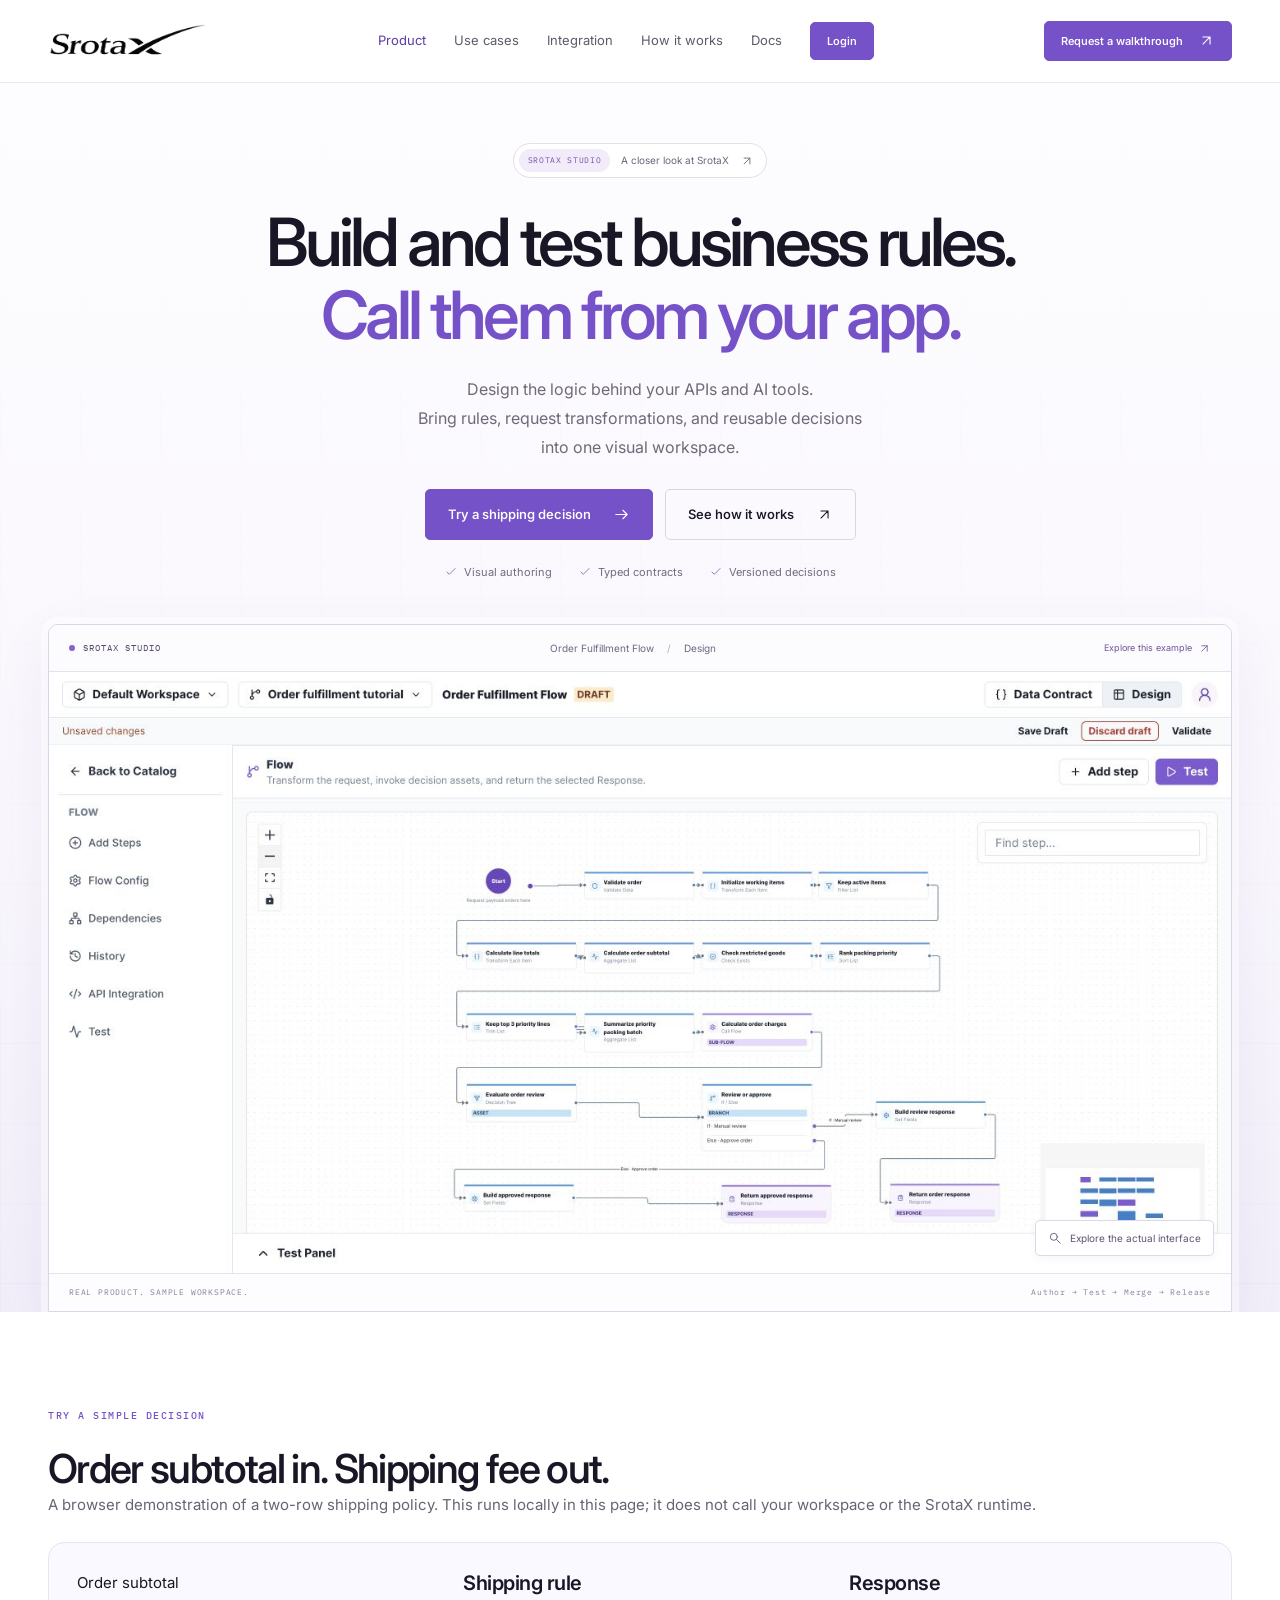
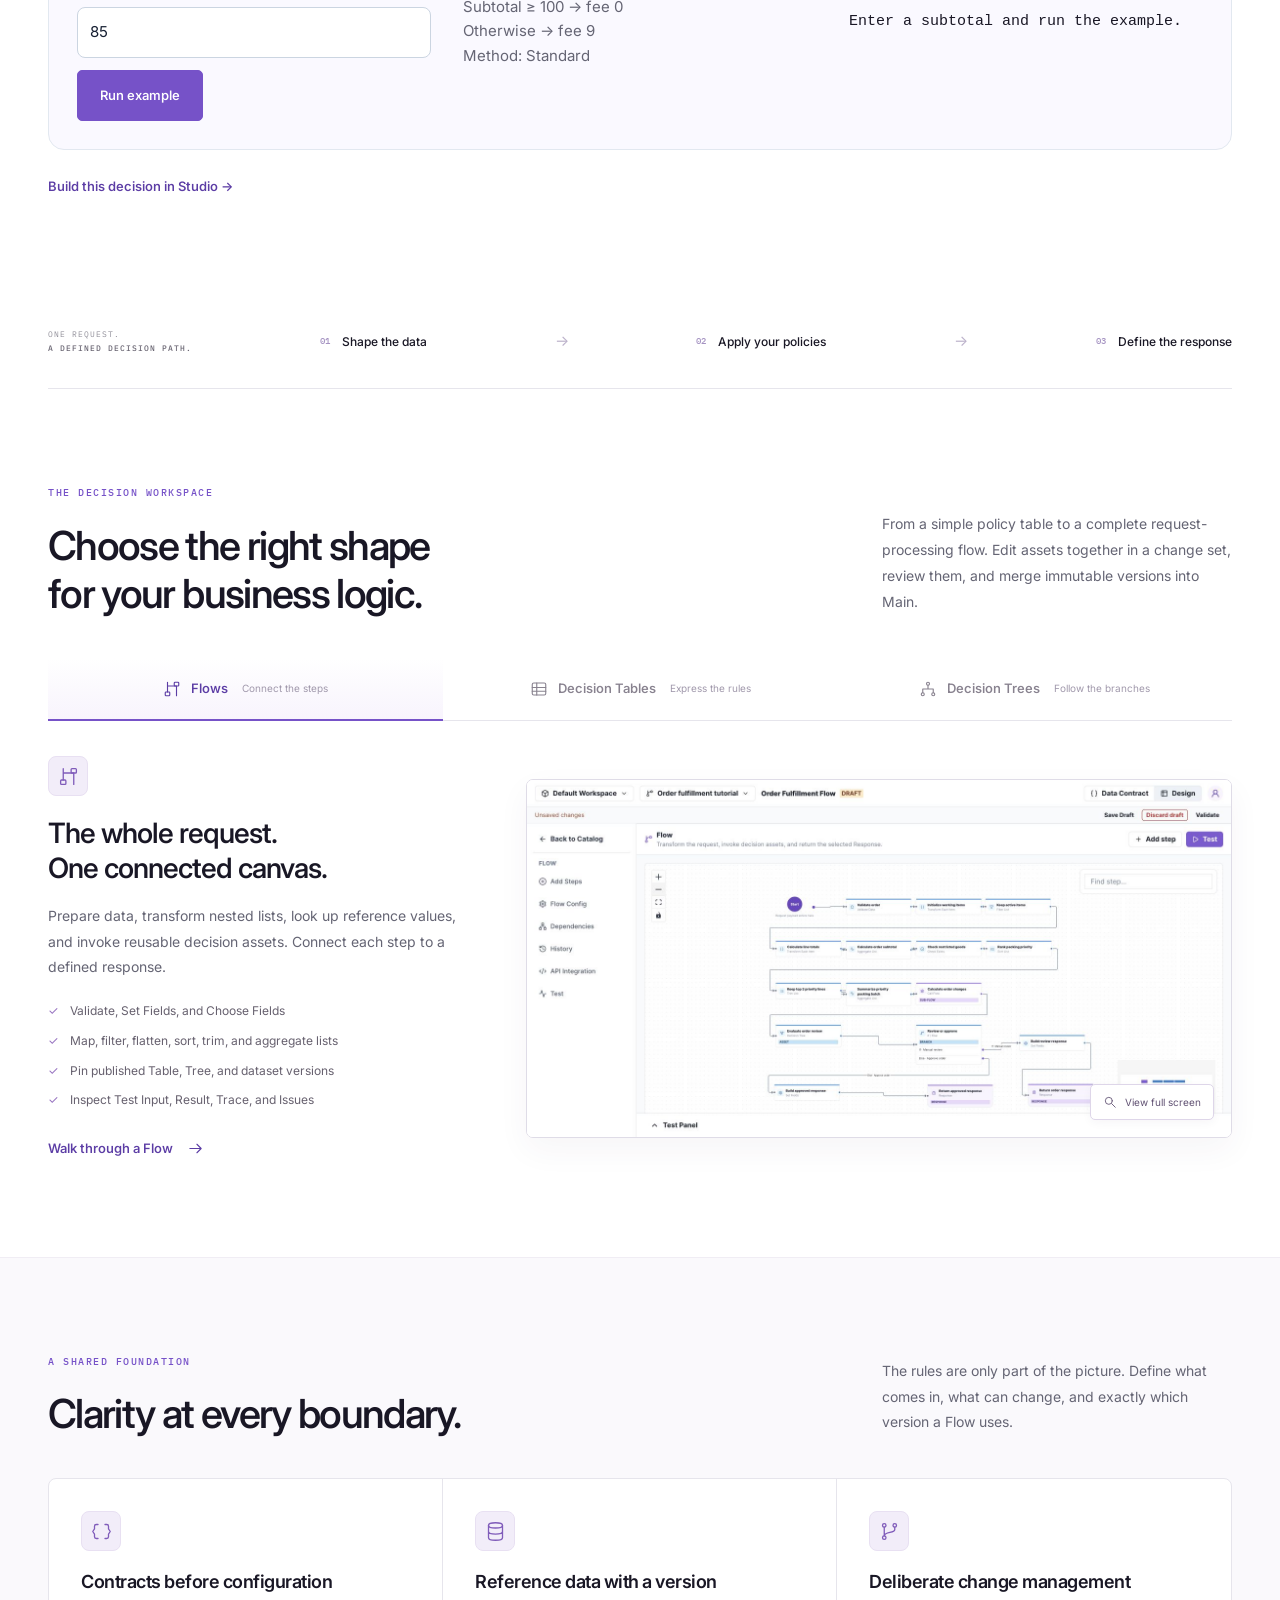
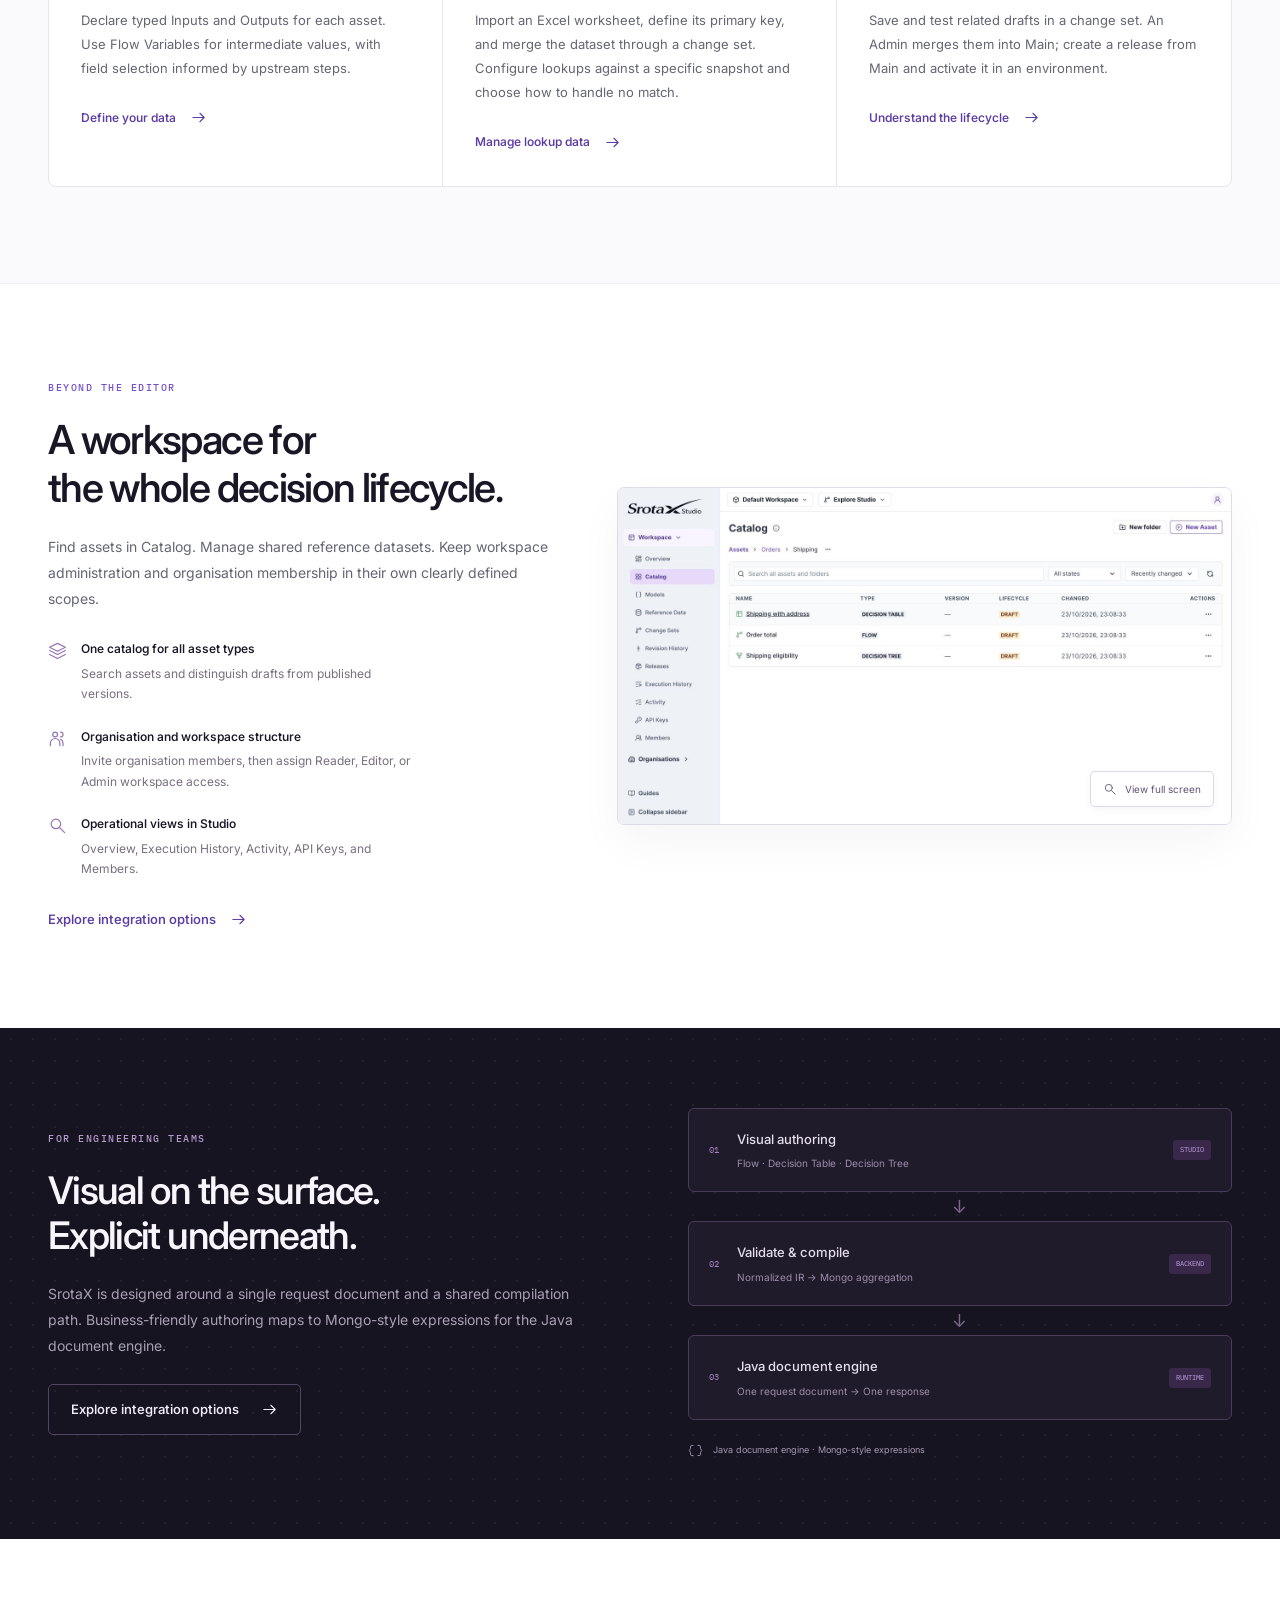
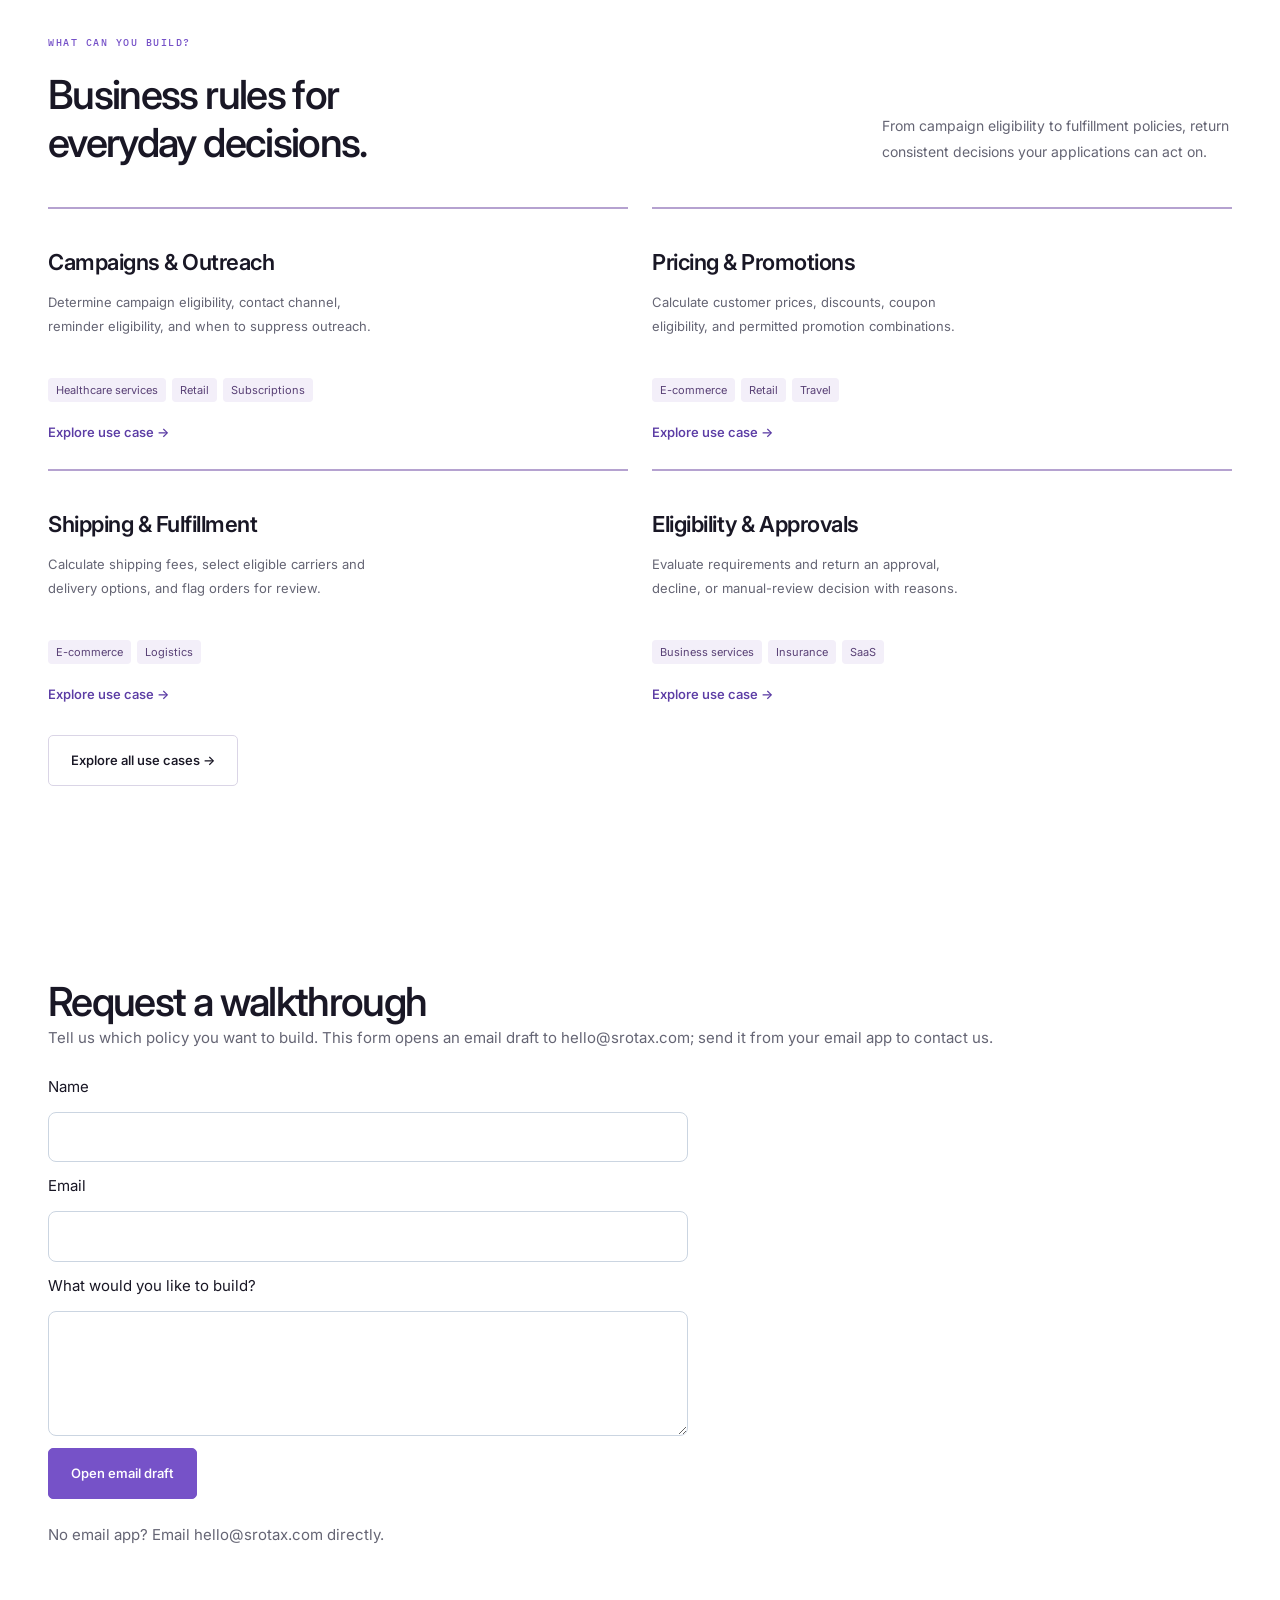
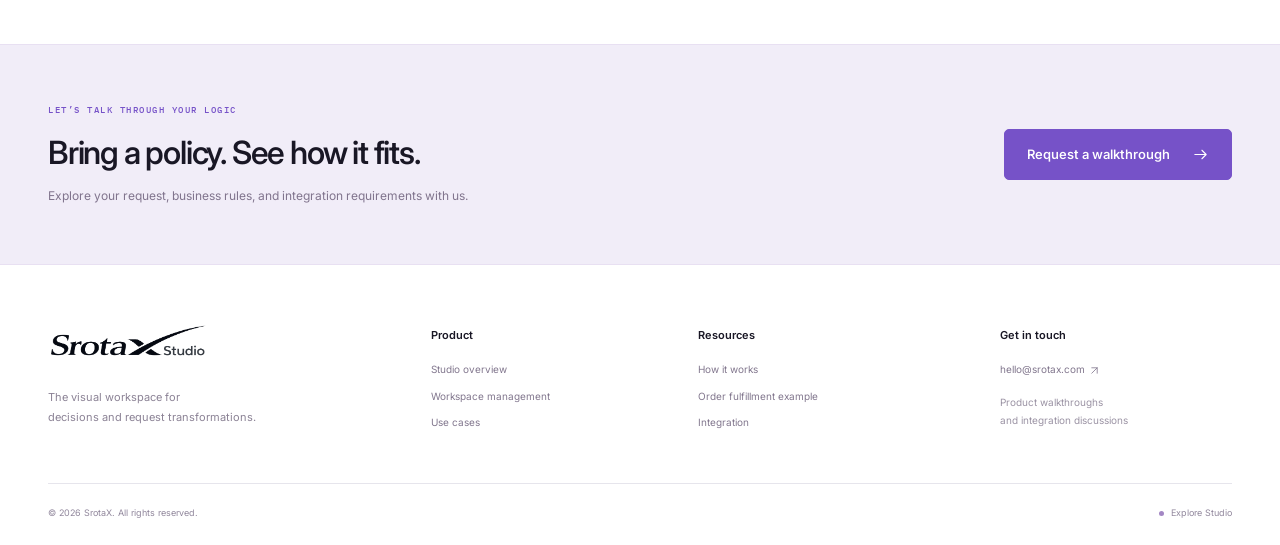
==== commit 42cbe187: "Refresh product site use cases, integration content, and Studio screenshots" ====
--- a/index.html
+++ b/index.html
@@ -5,28 +5,28 @@
 <meta property="og:title" content="SrotaX Studio — Visual decisions. Explicit business logic."><meta property="og:description" content="Design Flows, Decision Tables, and Decision Trees with typed contracts, versioned reference data, and visual request transformations."><meta property="og:type" content="website">
 <link rel="icon" href="favicon.svg" type="image/svg+xml"><link rel="preconnect" href="https://fonts.googleapis.com"><link rel="preconnect" href="https://fonts.gstatic.com" crossorigin>
 <link href="https://fonts.googleapis.com/css2?family=IBM+Plex+Mono:wght@400;500&family=Inter:wght@400;450;500;550;600;650;700;750;800&display=swap" rel="stylesheet">
-<link rel="stylesheet" href="styles.css?v=d058aa5088"><script src="site.js" defer></script>
+<link rel="stylesheet" href="styles.css?v=use-cases-20261024"><script src="site.js?v=use-cases-20261024" defer></script>
 </head><body data-page="home">
 <a href="#main" class="skip-link">Skip to content</a>
-<header class="site-header"><div class="container header-inner"><a class="brand" href="index.html" aria-label="SrotaX home"><img src="logo_black.png" width="767" height="167" alt="SrotaX"></a><button class="menu-toggle" aria-expanded="false" aria-controls="primary-nav">Menu <span aria-hidden="true">☰</span></button><nav id="primary-nav" aria-label="Main navigation"><a href="index.html#product" aria-current="page">Product</a><a href="index.html#use-cases">Use cases</a><a href="architecture.html" >Architecture</a><a href="guide.html" >Getting started</a><a href="https://docs.srotax.com/">Docs</a><a class="button compact nav-login" href="https://studio.srotax.com/login">Login</a></nav><a class="button compact header-cta" href="#walkthrough">Request a walkthrough <svg class="icon " width="22" height="22" viewBox="0 0 24 24" fill="none" stroke="currentColor" stroke-width="1.5" stroke-linecap="round" stroke-linejoin="round" aria-hidden="true"><path d="M7 17 17 7M7 7h10v10"/></svg></a></div></header>
+<header class="site-header"><div class="container header-inner"><a class="brand" href="index.html" aria-label="SrotaX home"><img src="logo_black.png" width="767" height="167" alt="SrotaX"></a><button class="menu-toggle" aria-expanded="false" aria-controls="primary-nav">Menu <span aria-hidden="true">☰</span></button><nav id="primary-nav" aria-label="Main navigation"><a href="index.html#product" aria-current="page">Product</a><a href="use-cases.html">Use cases</a><a href="architecture.html" >Integration</a><a href="guide.html" >How it works</a><a href="https://docs.srotax.com/" target="_blank" rel="noopener noreferrer" aria-label="Docs (opens in a new tab)">Docs</a><a class="button compact nav-login" href="https://studio.srotax.com/login" target="_blank" rel="noopener noreferrer" aria-label="Login (opens in a new tab)">Login</a></nav><a class="button compact header-cta" href="#walkthrough">Request a walkthrough <svg class="icon " width="22" height="22" viewBox="0 0 24 24" fill="none" stroke="currentColor" stroke-width="1.5" stroke-linecap="round" stroke-linejoin="round" aria-hidden="true"><path d="M7 17 17 7M7 7h10v10"/></svg></a></div></header>
 <main id="main">
-<section class="hero"><div class="hero-grid" aria-hidden="true"></div><div class="container hero-inner"><a class="release-link" href="architecture.html#capabilities"><span class="release-tag">SROTAX STUDIO</span> A closer look at SrotaX <svg class="icon " width="22" height="22" viewBox="0 0 24 24" fill="none" stroke="currentColor" stroke-width="1.5" stroke-linecap="round" stroke-linejoin="round" aria-hidden="true"><path d="M7 17 17 7M7 7h10v10"/></svg></a><h1>Build and test business rules.<br><span>Call them from your app.</span></h1><p class="hero-description">Design the logic behind your APIs and AI tools.<br>Bring rules, request transformations, and reusable decisions<br class="desktop-only"> into one visual workspace.</p><div class="hero-actions"><a class="button" href="#try-decision">Try a shipping decision <svg class="icon " width="22" height="22" viewBox="0 0 24 24" fill="none" stroke="currentColor" stroke-width="1.5" stroke-linecap="round" stroke-linejoin="round" aria-hidden="true"><path d="M4 12h16m-6-6 6 6-6 6"/></svg></a><a class="button secondary" href="guide.html">See how it works <svg class="icon " width="22" height="22" viewBox="0 0 24 24" fill="none" stroke="currentColor" stroke-width="1.5" stroke-linecap="round" stroke-linejoin="round" aria-hidden="true"><path d="M7 17 17 7M7 7h10v10"/></svg></a></div><div class="hero-meta"><span><svg class="icon " width="22" height="22" viewBox="0 0 24 24" fill="none" stroke="currentColor" stroke-width="1.5" stroke-linecap="round" stroke-linejoin="round" aria-hidden="true"><path d="m5 12 4 4L19 6"/></svg> Visual authoring</span><span><svg class="icon " width="22" height="22" viewBox="0 0 24 24" fill="none" stroke="currentColor" stroke-width="1.5" stroke-linecap="round" stroke-linejoin="round" aria-hidden="true"><path d="m5 12 4 4L19 6"/></svg> Typed contracts</span><span><svg class="icon " width="22" height="22" viewBox="0 0 24 24" fill="none" stroke="currentColor" stroke-width="1.5" stroke-linecap="round" stroke-linejoin="round" aria-hidden="true"><path d="m5 12 4 4L19 6"/></svg> Versioned decisions</span></div>
-<div class="product-stage"><div class="stage-header"><div><span class="stage-dot"></span> SROTAX STUDIO</div><span>Order Fulfillment Flow <span class="stage-separator">/</span> Design</span><a href="guide.html#example">Explore this example <svg class="icon " width="22" height="22" viewBox="0 0 24 24" fill="none" stroke="currentColor" stroke-width="1.5" stroke-linecap="round" stroke-linejoin="round" aria-hidden="true"><path d="M7 17 17 7M7 7h10v10"/></svg></a></div><button data-crop="editor" class="hero-screen screenshot-button" data-image="assets/studio-flow.jpg?v=fbdeb8d8e2" data-caption="Order Fulfillment Flow in SrotaX Studio" aria-label="Enlarge the actual SrotaX Flow editor"><span class="capture-frame crop-editor"><img src="assets/studio-flow.jpg?v=fbdeb8d8e2" alt="Actual SrotaX Studio showing the Order Fulfillment Flow, step palette, decision assets, and branching responses" width="1280" height="720" fetchpriority="high"></span><span class="enlarge"><svg class="icon " width="22" height="22" viewBox="0 0 24 24" fill="none" stroke="currentColor" stroke-width="1.5" stroke-linecap="round" stroke-linejoin="round" aria-hidden="true"><circle cx="10" cy="10" r="6"/><path d="m15 15 6 6"/></svg> Explore the actual interface</span></button><div class="stage-footer"><span>REAL PRODUCT. SAMPLE WORKSPACE.</span><span>Author → Test → Merge → Release</span></div></div></div></section>
-<section class="section container" id="try-decision"><span class="eyebrow">TRY A SIMPLE DECISION</span><h2>Order subtotal in. Shipping fee out.</h2><p>A browser demonstration of a two-row shipping policy. This runs locally in this page; it does not call your workspace or the SrotaX runtime.</p><div class="demo-grid"><form id="shipping-demo"><label for="demo-subtotal">Order subtotal</label><input id="demo-subtotal" name="subtotal" type="number" min="0" step="0.01" value="85" required><button class="button" type="submit">Run example</button></form><div><h3>Shipping rule</h3><p>Subtotal ≥ 100 → fee 0<br>Otherwise → fee 9</p><p>Method: Standard</p></div><div><h3>Response</h3><pre id="demo-result" role="status" aria-live="polite">Enter a subtotal and run the example.</pre></div></div><a class="inline-link" href="guide.html#first-success">Build this decision in Studio →</a></section>
+<section class="hero"><div class="hero-grid" aria-hidden="true"></div><div class="container hero-inner"><a class="release-link" href="architecture.html#runtime"><span class="release-tag">SROTAX STUDIO</span> A closer look at SrotaX <svg class="icon " width="22" height="22" viewBox="0 0 24 24" fill="none" stroke="currentColor" stroke-width="1.5" stroke-linecap="round" stroke-linejoin="round" aria-hidden="true"><path d="M7 17 17 7M7 7h10v10"/></svg></a><h1>Build and test business rules.<br><span>Call them from your app.</span></h1><p class="hero-description">Design the logic behind your APIs and AI tools.<br>Bring rules, request transformations, and reusable decisions<br class="desktop-only"> into one visual workspace.</p><div class="hero-actions"><a class="button" href="#try-decision">Try a shipping decision <svg class="icon " width="22" height="22" viewBox="0 0 24 24" fill="none" stroke="currentColor" stroke-width="1.5" stroke-linecap="round" stroke-linejoin="round" aria-hidden="true"><path d="M4 12h16m-6-6 6 6-6 6"/></svg></a><a class="button secondary" href="guide.html">See how it works <svg class="icon " width="22" height="22" viewBox="0 0 24 24" fill="none" stroke="currentColor" stroke-width="1.5" stroke-linecap="round" stroke-linejoin="round" aria-hidden="true"><path d="M7 17 17 7M7 7h10v10"/></svg></a></div><div class="hero-meta"><span><svg class="icon " width="22" height="22" viewBox="0 0 24 24" fill="none" stroke="currentColor" stroke-width="1.5" stroke-linecap="round" stroke-linejoin="round" aria-hidden="true"><path d="m5 12 4 4L19 6"/></svg> Visual authoring</span><span><svg class="icon " width="22" height="22" viewBox="0 0 24 24" fill="none" stroke="currentColor" stroke-width="1.5" stroke-linecap="round" stroke-linejoin="round" aria-hidden="true"><path d="m5 12 4 4L19 6"/></svg> Typed contracts</span><span><svg class="icon " width="22" height="22" viewBox="0 0 24 24" fill="none" stroke="currentColor" stroke-width="1.5" stroke-linecap="round" stroke-linejoin="round" aria-hidden="true"><path d="m5 12 4 4L19 6"/></svg> Versioned decisions</span></div>
+<div class="product-stage"><div class="stage-header"><div><span class="stage-dot"></span> SROTAX STUDIO</div><span>Order Fulfillment Flow <span class="stage-separator">/</span> Design</span><a href="guide.html#example">Explore this example <svg class="icon " width="22" height="22" viewBox="0 0 24 24" fill="none" stroke="currentColor" stroke-width="1.5" stroke-linecap="round" stroke-linejoin="round" aria-hidden="true"><path d="M7 17 17 7M7 7h10v10"/></svg></a></div><button class="hero-screen screenshot-button" data-image="assets/studio-flow.jpg?v=8475e6edb4" data-caption="Order Fulfillment Flow in SrotaX Studio" aria-label="Enlarge the actual SrotaX Flow editor"><span class="capture-frame"><img src="assets/studio-flow.jpg?v=8475e6edb4" alt="Current SrotaX Studio showing the Order Fulfillment Flow, reusable subflow, and branching responses" width="1440" height="732" fetchpriority="high"></span><span class="enlarge"><svg class="icon " width="22" height="22" viewBox="0 0 24 24" fill="none" stroke="currentColor" stroke-width="1.5" stroke-linecap="round" stroke-linejoin="round" aria-hidden="true"><circle cx="10" cy="10" r="6"/><path d="m15 15 6 6"/></svg> Explore the actual interface</span></button><div class="stage-footer"><span>REAL PRODUCT. SAMPLE WORKSPACE.</span><span>Author → Test → Merge → Release</span></div></div></div></section>
+<section class="section container" id="try-decision"><span class="eyebrow">TRY A SIMPLE DECISION</span><h2>Order subtotal in. Shipping fee out.</h2><p>A browser demonstration of a two-row shipping policy. This runs locally in this page; it does not call your workspace or the SrotaX runtime.</p><div class="demo-grid"><form id="shipping-demo"><label for="demo-subtotal">Order subtotal</label><input id="demo-subtotal" name="subtotal" type="number" min="0" step="0.01" value="85" required><button class="button" type="submit">Run example</button></form><div><h3>Shipping rule</h3><p>Subtotal ≥ 100 → fee 0<br>Otherwise → fee 9</p><p>Method: Standard</p></div><div><h3>Response</h3><pre id="demo-result" role="status" aria-live="polite">Enter a subtotal and run the example.</pre></div></div><a class="inline-link" href="https://docs.srotax.com/quickstart/">Build this decision in Studio →</a></section>
 <section class="container context-strip" aria-label="Product model"><p>ONE REQUEST.<br><strong>A DEFINED DECISION PATH.</strong></p><div><span>01</span> Shape the data</div><i aria-hidden="true">→</i><div><span>02</span> Apply your policies</div><i aria-hidden="true">→</i><div><span>03</span> Define the response</div></section>
 <section class="section container" id="product"><div class="section-heading"><div><span class="eyebrow">THE DECISION WORKSPACE</span><h2>Choose the right shape<br>for your business logic.</h2></div><p>From a simple policy table to a complete request-processing flow. Edit assets together in a change set, review them, and merge immutable versions into Main.</p></div>
 <div class="product-tabs" role="tablist" aria-label="Studio product capabilities"><button role="tab" id="tab-flow" aria-controls="panel-flow" aria-selected="true" tabindex="0"><svg class="icon " width="22" height="22" viewBox="0 0 24 24" fill="none" stroke="currentColor" stroke-width="1.5" stroke-linecap="round" stroke-linejoin="round" aria-hidden="true"><path d="M6 3v5m12 8v5M6 8h12v8M6 8v8"/><rect x="3" y="16" width="6" height="5" rx="1"/><rect x="15" y="3" width="6" height="5" rx="1"/></svg> Flows <span>Connect the steps</span></button><button role="tab" id="tab-table" aria-controls="panel-table" aria-selected="false" tabindex="-1"><svg class="icon " width="22" height="22" viewBox="0 0 24 24" fill="none" stroke="currentColor" stroke-width="1.5" stroke-linecap="round" stroke-linejoin="round" aria-hidden="true"><rect x="3" y="4" width="18" height="16" rx="2"/><path d="M3 10h18M3 15h18M9 4v16"/></svg> Decision Tables <span>Express the rules</span></button><button role="tab" id="tab-tree" aria-controls="panel-tree" aria-selected="false" tabindex="-1"><svg class="icon " width="22" height="22" viewBox="0 0 24 24" fill="none" stroke="currentColor" stroke-width="1.5" stroke-linecap="round" stroke-linejoin="round" aria-hidden="true"><circle cx="12" cy="5" r="2"/><circle cx="5" cy="19" r="2"/><circle cx="19" cy="19" r="2"/><path d="M12 7v5H5v5m7-5h7v5"/></svg> Decision Trees <span>Follow the branches</span></button></div>
-<div class="product-panel" id="panel-flow" role="tabpanel" aria-labelledby="tab-flow"><div class="panel-copy"><span class="feature-icon"><svg class="icon " width="22" height="22" viewBox="0 0 24 24" fill="none" stroke="currentColor" stroke-width="1.5" stroke-linecap="round" stroke-linejoin="round" aria-hidden="true"><path d="M6 3v5m12 8v5M6 8h12v8M6 8v8"/><rect x="3" y="16" width="6" height="5" rx="1"/><rect x="15" y="3" width="6" height="5" rx="1"/></svg></span><h3>The whole request.<br>One connected canvas.</h3><p>Prepare data, transform nested lists, look up reference values, and invoke reusable decision assets. Connect each step to a defined response.</p><ul class="check-list"><li>Validate, Set Fields, and Choose Fields</li><li>Map, filter, flatten, sort, trim, and aggregate lists</li><li>Pin published Table, Tree, and dataset versions</li><li>Inspect Test Input, Result, Trace, and Issues</li></ul><a class="inline-link" href="guide.html#build">Walk through a Flow <svg class="icon " width="22" height="22" viewBox="0 0 24 24" fill="none" stroke="currentColor" stroke-width="1.5" stroke-linecap="round" stroke-linejoin="round" aria-hidden="true"><path d="M4 12h16m-6-6 6 6-6 6"/></svg></a></div><button data-crop="editor" class="screenshot-button " data-image="assets/studio-flow.jpg?v=fbdeb8d8e2" data-caption="The Flow editor with the order fulfillment example" aria-label="Enlarge: The Flow editor with the order fulfillment example"><span class="capture-frame crop-editor"><img src="assets/studio-flow.jpg?v=fbdeb8d8e2" alt="The Flow editor with the order fulfillment example" loading="lazy" width="1280" height="720"></span><span class="enlarge"><svg class="icon " width="22" height="22" viewBox="0 0 24 24" fill="none" stroke="currentColor" stroke-width="1.5" stroke-linecap="round" stroke-linejoin="round" aria-hidden="true"><circle cx="10" cy="10" r="6"/><path d="m15 15 6 6"/></svg> View full screen</span></button></div>
-<div class="product-panel" id="panel-table" role="tabpanel" aria-labelledby="tab-table" hidden><div class="panel-copy"><span class="feature-icon"><svg class="icon " width="22" height="22" viewBox="0 0 24 24" fill="none" stroke="currentColor" stroke-width="1.5" stroke-linecap="round" stroke-linejoin="round" aria-hidden="true"><rect x="3" y="4" width="18" height="16" rx="2"/><path d="M3 10h18M3 15h18M9 4v16"/></svg></span><h3>Make policy rules<br>easy to review.</h3><p>Bind condition columns to typed Inputs and result columns to Outputs. Rows run from top to bottom; the first matching row determines the outcome.</p><ul class="check-list"><li>Conditions and results in a readable grid</li><li>Type-aware fields and condition operators</li><li>Fixed values and copied fields for results</li><li>Published snapshots with explicit draft editing</li></ul><a class="inline-link" href="guide.html#example">See the shipping policy <svg class="icon " width="22" height="22" viewBox="0 0 24 24" fill="none" stroke="currentColor" stroke-width="1.5" stroke-linecap="round" stroke-linejoin="round" aria-hidden="true"><path d="M4 12h16m-6-6 6 6-6 6"/></svg></a></div><button class="screenshot-button " data-image="assets/studio-table.jpg?v=a6a47d0704" data-caption="Published Order Shipping Policy Decision Table" aria-label="Enlarge: Published Order Shipping Policy Decision Table"><img src="assets/studio-table.jpg?v=a6a47d0704" alt="Published Order Shipping Policy Decision Table" loading="lazy" width="1440" height="732"><span class="enlarge"><svg class="icon " width="22" height="22" viewBox="0 0 24 24" fill="none" stroke="currentColor" stroke-width="1.5" stroke-linecap="round" stroke-linejoin="round" aria-hidden="true"><circle cx="10" cy="10" r="6"/><path d="m15 15 6 6"/></svg> View full screen</span></button></div>
-<div class="product-panel" id="panel-tree" role="tabpanel" aria-labelledby="tab-tree" hidden><div class="panel-copy"><span class="feature-icon"><svg class="icon " width="22" height="22" viewBox="0 0 24 24" fill="none" stroke="currentColor" stroke-width="1.5" stroke-linecap="round" stroke-linejoin="round" aria-hidden="true"><circle cx="12" cy="5" r="2"/><circle cx="5" cy="19" r="2"/><circle cx="19" cy="19" r="2"/><path d="M12 7v5H5v5m7-5h7v5"/></svg></span><h3>Give every condition<br>a visible outcome.</h3><p>Lay out decisions as a tree of conditions and result leaves. Use nested AND / OR groups to express policy, then assign the declared output values.</p><ul class="check-list"><li>Explicit Yes and No paths</li><li>Shared, type-aware condition authoring</li><li>Fixed-value and field-copy assignments</li><li>Validation linked to affected nodes</li></ul><a class="inline-link" href="guide.html#example">Explore the review policy <svg class="icon " width="22" height="22" viewBox="0 0 24 24" fill="none" stroke="currentColor" stroke-width="1.5" stroke-linecap="round" stroke-linejoin="round" aria-hidden="true"><path d="M4 12h16m-6-6 6 6-6 6"/></svg></a></div><button data-crop="editor" class="screenshot-button " data-image="assets/studio-tree.jpg?v=a0008da997" data-caption="Order Review Policy Decision Tree with conditions and result leaves" aria-label="Enlarge: Order Review Policy Decision Tree with conditions and result leaves"><span class="capture-frame crop-editor"><img src="assets/studio-tree.jpg?v=a0008da997" alt="Order Review Policy Decision Tree with conditions and result leaves" loading="lazy" width="1280" height="720"></span><span class="enlarge"><svg class="icon " width="22" height="22" viewBox="0 0 24 24" fill="none" stroke="currentColor" stroke-width="1.5" stroke-linecap="round" stroke-linejoin="round" aria-hidden="true"><circle cx="10" cy="10" r="6"/><path d="m15 15 6 6"/></svg> View full screen</span></button></div>
+<div class="product-panel" id="panel-flow" role="tabpanel" aria-labelledby="tab-flow"><div class="panel-copy"><span class="feature-icon"><svg class="icon " width="22" height="22" viewBox="0 0 24 24" fill="none" stroke="currentColor" stroke-width="1.5" stroke-linecap="round" stroke-linejoin="round" aria-hidden="true"><path d="M6 3v5m12 8v5M6 8h12v8M6 8v8"/><rect x="3" y="16" width="6" height="5" rx="1"/><rect x="15" y="3" width="6" height="5" rx="1"/></svg></span><h3>The whole request.<br>One connected canvas.</h3><p>Prepare data, transform nested lists, look up reference values, and invoke reusable decision assets. Connect each step to a defined response.</p><ul class="check-list"><li>Validate, Set Fields, and Choose Fields</li><li>Map, filter, flatten, sort, trim, and aggregate lists</li><li>Pin published Table, Tree, and dataset versions</li><li>Inspect Test Input, Result, Trace, and Issues</li></ul><a class="inline-link" href="https://docs.srotax.com/studio/flows/">Walk through a Flow <svg class="icon " width="22" height="22" viewBox="0 0 24 24" fill="none" stroke="currentColor" stroke-width="1.5" stroke-linecap="round" stroke-linejoin="round" aria-hidden="true"><path d="M4 12h16m-6-6 6 6-6 6"/></svg></a></div><button class="screenshot-button " data-image="assets/studio-flow.jpg?v=8475e6edb4" data-caption="The Flow editor with the order fulfillment example" aria-label="Enlarge: The Flow editor with the order fulfillment example"><span class="capture-frame"><img src="assets/studio-flow.jpg?v=8475e6edb4" alt="The Flow editor with the order fulfillment example" loading="lazy" width="1440" height="732"></span><span class="enlarge"><svg class="icon " width="22" height="22" viewBox="0 0 24 24" fill="none" stroke="currentColor" stroke-width="1.5" stroke-linecap="round" stroke-linejoin="round" aria-hidden="true"><circle cx="10" cy="10" r="6"/><path d="m15 15 6 6"/></svg> View full screen</span></button></div>
+<div class="product-panel" id="panel-table" role="tabpanel" aria-labelledby="tab-table" hidden><div class="panel-copy"><span class="feature-icon"><svg class="icon " width="22" height="22" viewBox="0 0 24 24" fill="none" stroke="currentColor" stroke-width="1.5" stroke-linecap="round" stroke-linejoin="round" aria-hidden="true"><rect x="3" y="4" width="18" height="16" rx="2"/><path d="M3 10h18M3 15h18M9 4v16"/></svg></span><h3>Make policy rules<br>easy to review.</h3><p>Bind condition columns to typed Inputs and result columns to Outputs. Rows run from top to bottom; the first matching row determines the outcome.</p><ul class="check-list"><li>Conditions and results in a readable grid</li><li>Type-aware fields and condition operators</li><li>Fixed values and copied fields for results</li><li>Published snapshots with explicit draft editing</li></ul><a class="inline-link" href="guide.html#example">See the shipping policy <svg class="icon " width="22" height="22" viewBox="0 0 24 24" fill="none" stroke="currentColor" stroke-width="1.5" stroke-linecap="round" stroke-linejoin="round" aria-hidden="true"><path d="M4 12h16m-6-6 6 6-6 6"/></svg></a></div><button class="screenshot-button " data-image="assets/studio-table.jpg?v=e8e6cdb4ac" data-caption="Published Order Shipping Policy Decision Table" aria-label="Enlarge: Published Order Shipping Policy Decision Table"><img src="assets/studio-table.jpg?v=e8e6cdb4ac" alt="Published Order Shipping Policy Decision Table" loading="lazy" width="1440" height="732"><span class="enlarge"><svg class="icon " width="22" height="22" viewBox="0 0 24 24" fill="none" stroke="currentColor" stroke-width="1.5" stroke-linecap="round" stroke-linejoin="round" aria-hidden="true"><circle cx="10" cy="10" r="6"/><path d="m15 15 6 6"/></svg> View full screen</span></button></div>
+<div class="product-panel" id="panel-tree" role="tabpanel" aria-labelledby="tab-tree" hidden><div class="panel-copy"><span class="feature-icon"><svg class="icon " width="22" height="22" viewBox="0 0 24 24" fill="none" stroke="currentColor" stroke-width="1.5" stroke-linecap="round" stroke-linejoin="round" aria-hidden="true"><circle cx="12" cy="5" r="2"/><circle cx="5" cy="19" r="2"/><circle cx="19" cy="19" r="2"/><path d="M12 7v5H5v5m7-5h7v5"/></svg></span><h3>Give every condition<br>a visible outcome.</h3><p>Lay out decisions as a tree of conditions and result leaves. Use nested AND / OR groups to express policy, then assign the declared output values.</p><ul class="check-list"><li>Explicit Yes and No paths</li><li>Shared, type-aware condition authoring</li><li>Fixed-value and field-copy assignments</li><li>Validation linked to affected nodes</li></ul><a class="inline-link" href="guide.html#example">Explore the review policy <svg class="icon " width="22" height="22" viewBox="0 0 24 24" fill="none" stroke="currentColor" stroke-width="1.5" stroke-linecap="round" stroke-linejoin="round" aria-hidden="true"><path d="M4 12h16m-6-6 6 6-6 6"/></svg></a></div><button class="screenshot-button " data-image="assets/studio-tree.jpg?v=78892f6cee" data-caption="Shipping eligibility Decision Tree with a condition and two result branches" aria-label="Enlarge: Shipping eligibility Decision Tree with a condition and two result branches"><span class="capture-frame"><img src="assets/studio-tree.jpg?v=78892f6cee" alt="Shipping eligibility Decision Tree with a condition and two result branches" loading="lazy" width="1440" height="732"></span><span class="enlarge"><svg class="icon " width="22" height="22" viewBox="0 0 24 24" fill="none" stroke="currentColor" stroke-width="1.5" stroke-linecap="round" stroke-linejoin="round" aria-hidden="true"><circle cx="10" cy="10" r="6"/><path d="m15 15 6 6"/></svg> View full screen</span></button></div>
 </section>
-<section class="section foundation"><div class="container"><div class="section-heading"><div><span class="eyebrow">A SHARED FOUNDATION</span><h2>Clarity at every boundary.</h2></div><p>The rules are only part of the picture. Define what comes in, what can change, and exactly which version a Flow uses.</p></div><div class="foundation-grid"><article><div class="feature-icon"><svg class="icon " width="22" height="22" viewBox="0 0 24 24" fill="none" stroke="currentColor" stroke-width="1.5" stroke-linecap="round" stroke-linejoin="round" aria-hidden="true"><path d="M8 4H6a2 2 0 0 0-2 2v3l-2 3 2 3v3a2 2 0 0 0 2 2h2m8-16h2a2 2 0 0 1 2 2v3l2 3-2 3v3a2 2 0 0 1-2 2h-2"/></svg></div><h3>Contracts before configuration</h3><p>Declare typed Inputs and Outputs for each asset. Use Flow Variables for intermediate values, with field selection informed by upstream steps.</p><a href="guide.html#contract" class="inline-link">Define your data <svg class="icon " width="22" height="22" viewBox="0 0 24 24" fill="none" stroke="currentColor" stroke-width="1.5" stroke-linecap="round" stroke-linejoin="round" aria-hidden="true"><path d="M4 12h16m-6-6 6 6-6 6"/></svg></a></article><article><div class="feature-icon"><svg class="icon " width="22" height="22" viewBox="0 0 24 24" fill="none" stroke="currentColor" stroke-width="1.5" stroke-linecap="round" stroke-linejoin="round" aria-hidden="true"><ellipse cx="12" cy="5" rx="8" ry="3"/><path d="M4 5v14c0 4 16 4 16 0V5M4 12c0 4 16 4 16 0"/></svg></div><h3>Reference data with a version</h3><p>Import an Excel worksheet, define its primary key, and merge the dataset through a change set. Configure lookups against a specific snapshot and choose how to handle no match.</p><a href="guide.html#reference-data" class="inline-link">Manage lookup data <svg class="icon " width="22" height="22" viewBox="0 0 24 24" fill="none" stroke="currentColor" stroke-width="1.5" stroke-linecap="round" stroke-linejoin="round" aria-hidden="true"><path d="M4 12h16m-6-6 6 6-6 6"/></svg></a></article><article><div class="feature-icon"><svg class="icon " width="22" height="22" viewBox="0 0 24 24" fill="none" stroke="currentColor" stroke-width="1.5" stroke-linecap="round" stroke-linejoin="round" aria-hidden="true"><circle cx="6" cy="5" r="2"/><circle cx="6" cy="19" r="2"/><circle cx="18" cy="5" r="2"/><path d="M6 7v10m12-10v3c0 4-12 2-12 7"/></svg></div><h3>Deliberate change management</h3><p>Save and test related drafts in a change set. An Admin merges them into Main; create a release from Main and activate it in an environment.</p><a href="guide.html#publish" class="inline-link">Understand the lifecycle <svg class="icon " width="22" height="22" viewBox="0 0 24 24" fill="none" stroke="currentColor" stroke-width="1.5" stroke-linecap="round" stroke-linejoin="round" aria-hidden="true"><path d="M4 12h16m-6-6 6 6-6 6"/></svg></a></article></div></div></section>
-<section class="section container" id="workspace"><div class="split-feature"><div><span class="eyebrow">BEYOND THE EDITOR</span><h2>A workspace for<br>the whole decision lifecycle.</h2><p>Find assets in Catalog. Manage shared reference datasets. Keep workspace administration and organisation membership in their own clearly defined scopes.</p><div class="workspace-features"><div><svg class="icon " width="22" height="22" viewBox="0 0 24 24" fill="none" stroke="currentColor" stroke-width="1.5" stroke-linecap="round" stroke-linejoin="round" aria-hidden="true"><path d="m12 3 10 5-10 5L2 8Zm-10 9 10 5 10-5M2 17l10 5 10-5"/></svg><span><strong>One catalog for all asset types</strong><small>Search assets and distinguish drafts from published versions.</small></span></div><div><svg class="icon " width="22" height="22" viewBox="0 0 24 24" fill="none" stroke="currentColor" stroke-width="1.5" stroke-linecap="round" stroke-linejoin="round" aria-hidden="true"><circle cx="9" cy="7" r="3"/><path d="M3 21v-3a6 6 0 0 1 12 0v3m1-17a3 3 0 0 1 0 6m3 11v-3a6 6 0 0 0-3-5"/></svg><span><strong>Organisation and workspace structure</strong><small>Invite organisation members, then assign Reader, Editor, or Admin workspace access.</small></span></div><div><svg class="icon " width="22" height="22" viewBox="0 0 24 24" fill="none" stroke="currentColor" stroke-width="1.5" stroke-linecap="round" stroke-linejoin="round" aria-hidden="true"><circle cx="10" cy="10" r="6"/><path d="m15 15 6 6"/></svg><span><strong>Operational views in Studio</strong><small>Overview, Execution History, Activity, API Keys, and Members.</small></span></div></div><a class="inline-link" href="architecture.html#capabilities">Explore Studio capabilities <svg class="icon " width="22" height="22" viewBox="0 0 24 24" fill="none" stroke="currentColor" stroke-width="1.5" stroke-linecap="round" stroke-linejoin="round" aria-hidden="true"><path d="M4 12h16m-6-6 6 6-6 6"/></svg></a></div><button class="screenshot-button " data-image="assets/studio-catalog.jpg?v=a55e402716" data-caption="SrotaX Studio Catalog with Flows, Decision Tables, and Decision Trees" aria-label="Enlarge: SrotaX Studio Catalog with Flows, Decision Tables, and Decision Trees"><img src="assets/studio-catalog.jpg?v=a55e402716" alt="SrotaX Studio Catalog with Flows, Decision Tables, and Decision Trees" loading="lazy" width="1280" height="720"><span class="enlarge"><svg class="icon " width="22" height="22" viewBox="0 0 24 24" fill="none" stroke="currentColor" stroke-width="1.5" stroke-linecap="round" stroke-linejoin="round" aria-hidden="true"><circle cx="10" cy="10" r="6"/><path d="m15 15 6 6"/></svg> View full screen</span></button></div></section>
-<section class="architecture-teaser"><div class="container architecture-inner"><div><span class="eyebrow">FOR ENGINEERING TEAMS</span><h2>Visual on the surface.<br>Explicit underneath.</h2><p>SrotaX is designed around a single request document and a shared compilation path. Business-friendly authoring maps to Mongo-style expressions for the Java document engine.</p><a class="button light-outline" href="architecture.html">Explore the architecture <svg class="icon " width="22" height="22" viewBox="0 0 24 24" fill="none" stroke="currentColor" stroke-width="1.5" stroke-linecap="round" stroke-linejoin="round" aria-hidden="true"><path d="M4 12h16m-6-6 6 6-6 6"/></svg></a></div><div class="architecture-stack"><div><span class="stack-number">01</span><span><strong>Visual authoring</strong><small>Flow · Decision Table · Decision Tree</small></span><span class="stack-badge">STUDIO</span></div><i>↓</i><div><span class="stack-number">02</span><span><strong>Validate & compile</strong><small>Normalized IR → Mongo aggregation</small></span><span class="stack-badge">BACKEND</span></div><i>↓</i><div><span class="stack-number">03</span><span><strong>Java document engine</strong><small>One request document → One response</small></span><span class="stack-badge">RUNTIME</span></div><p><svg class="icon " width="22" height="22" viewBox="0 0 24 24" fill="none" stroke="currentColor" stroke-width="1.5" stroke-linecap="round" stroke-linejoin="round" aria-hidden="true"><path d="M8 4H6a2 2 0 0 0-2 2v3l-2 3 2 3v3a2 2 0 0 0 2 2h2m8-16h2a2 2 0 0 1 2 2v3l2 3-2 3v3a2 2 0 0 1-2 2h-2"/></svg> Java document engine · Mongo-style expressions</p></div></div></section>
-<section class="section container" id="use-cases"><div class="section-heading"><div><span class="eyebrow">WHERE IT FITS</span><h2>Your application changes.<br>Your policies deserve a home.</h2></div><p>Use Studio to model decisions that depend on structured request data, explicit business conditions, and a defined response.</p></div><div class="use-case-grid"><article><span class="use-case-label">COMMERCE</span><h3>Order fulfillment</h3><p>Combine line-item calculations, shipping policies, regional fees, and review rules in a single Flow.</p><div class="case-path">Order → Policies → Fulfillment response</div><a class="inline-link" href="guide.html#example">Explore the sample <svg class="icon " width="22" height="22" viewBox="0 0 24 24" fill="none" stroke="currentColor" stroke-width="1.5" stroke-linecap="round" stroke-linejoin="round" aria-hidden="true"><path d="M4 12h16m-6-6 6 6-6 6"/></svg></a></article><article><span class="use-case-label">AI & TOOLING</span><h3>Structured tool decisions</h3><p>Model business conditions around an AI tool’s request: required fields, permitted paths, and explicitly shaped outputs.</p><div class="case-path">Tool payload → Policy → Defined result</div><a class="inline-link" href="mailto:hello@srotax.com?subject=AI%20tool%20policy%20use%20case">Discuss your use case <svg class="icon " width="22" height="22" viewBox="0 0 24 24" fill="none" stroke="currentColor" stroke-width="1.5" stroke-linecap="round" stroke-linejoin="round" aria-hidden="true"><path d="M4 12h16m-6-6 6 6-6 6"/></svg></a></article><article><span class="use-case-label">APPLICATION SERVICES</span><h3>Request transformations</h3><p>Prepare an API payload, derive values, transform arrays, and define the response contract for the next service.</p><div class="case-path">API request → Transform → Response</div><a class="inline-link" href="architecture.html#request-model">See the request model <svg class="icon " width="22" height="22" viewBox="0 0 24 24" fill="none" stroke="currentColor" stroke-width="1.5" stroke-linecap="round" stroke-linejoin="round" aria-hidden="true"><path d="M4 12h16m-6-6 6 6-6 6"/></svg></a></article></div></section>
+<section class="section foundation"><div class="container"><div class="section-heading"><div><span class="eyebrow">A SHARED FOUNDATION</span><h2>Clarity at every boundary.</h2></div><p>The rules are only part of the picture. Define what comes in, what can change, and exactly which version a Flow uses.</p></div><div class="foundation-grid"><article><div class="feature-icon"><svg class="icon " width="22" height="22" viewBox="0 0 24 24" fill="none" stroke="currentColor" stroke-width="1.5" stroke-linecap="round" stroke-linejoin="round" aria-hidden="true"><path d="M8 4H6a2 2 0 0 0-2 2v3l-2 3 2 3v3a2 2 0 0 0 2 2h2m8-16h2a2 2 0 0 1 2 2v3l2 3-2 3v3a2 2 0 0 1-2 2h-2"/></svg></div><h3>Contracts before configuration</h3><p>Declare typed Inputs and Outputs for each asset. Use Flow Variables for intermediate values, with field selection informed by upstream steps.</p><a href="guide.html#contract" class="inline-link">Define your data <svg class="icon " width="22" height="22" viewBox="0 0 24 24" fill="none" stroke="currentColor" stroke-width="1.5" stroke-linecap="round" stroke-linejoin="round" aria-hidden="true"><path d="M4 12h16m-6-6 6 6-6 6"/></svg></a></article><article><div class="feature-icon"><svg class="icon " width="22" height="22" viewBox="0 0 24 24" fill="none" stroke="currentColor" stroke-width="1.5" stroke-linecap="round" stroke-linejoin="round" aria-hidden="true"><ellipse cx="12" cy="5" rx="8" ry="3"/><path d="M4 5v14c0 4 16 4 16 0V5M4 12c0 4 16 4 16 0"/></svg></div><h3>Reference data with a version</h3><p>Import an Excel worksheet, define its primary key, and merge the dataset through a change set. Configure lookups against a specific snapshot and choose how to handle no match.</p><a href="https://docs.srotax.com/studio/order-fulfillment/" class="inline-link">Manage lookup data <svg class="icon " width="22" height="22" viewBox="0 0 24 24" fill="none" stroke="currentColor" stroke-width="1.5" stroke-linecap="round" stroke-linejoin="round" aria-hidden="true"><path d="M4 12h16m-6-6 6 6-6 6"/></svg></a></article><article><div class="feature-icon"><svg class="icon " width="22" height="22" viewBox="0 0 24 24" fill="none" stroke="currentColor" stroke-width="1.5" stroke-linecap="round" stroke-linejoin="round" aria-hidden="true"><circle cx="6" cy="5" r="2"/><circle cx="6" cy="19" r="2"/><circle cx="18" cy="5" r="2"/><path d="M6 7v10m12-10v3c0 4-12 2-12 7"/></svg></div><h3>Deliberate change management</h3><p>Save and test related drafts in a change set. An Admin merges them into Main; create a release from Main and activate it in an environment.</p><a href="guide.html#publish" class="inline-link">Understand the lifecycle <svg class="icon " width="22" height="22" viewBox="0 0 24 24" fill="none" stroke="currentColor" stroke-width="1.5" stroke-linecap="round" stroke-linejoin="round" aria-hidden="true"><path d="M4 12h16m-6-6 6 6-6 6"/></svg></a></article></div></div></section>
+<section class="section container" id="workspace"><div class="split-feature"><div><span class="eyebrow">BEYOND THE EDITOR</span><h2>A workspace for<br>the whole decision lifecycle.</h2><p>Find assets in Catalog. Manage shared reference datasets. Keep workspace administration and organisation membership in their own clearly defined scopes.</p><div class="workspace-features"><div><svg class="icon " width="22" height="22" viewBox="0 0 24 24" fill="none" stroke="currentColor" stroke-width="1.5" stroke-linecap="round" stroke-linejoin="round" aria-hidden="true"><path d="m12 3 10 5-10 5L2 8Zm-10 9 10 5 10-5M2 17l10 5 10-5"/></svg><span><strong>One catalog for all asset types</strong><small>Search assets and distinguish drafts from published versions.</small></span></div><div><svg class="icon " width="22" height="22" viewBox="0 0 24 24" fill="none" stroke="currentColor" stroke-width="1.5" stroke-linecap="round" stroke-linejoin="round" aria-hidden="true"><circle cx="9" cy="7" r="3"/><path d="M3 21v-3a6 6 0 0 1 12 0v3m1-17a3 3 0 0 1 0 6m3 11v-3a6 6 0 0 0-3-5"/></svg><span><strong>Organisation and workspace structure</strong><small>Invite organisation members, then assign Reader, Editor, or Admin workspace access.</small></span></div><div><svg class="icon " width="22" height="22" viewBox="0 0 24 24" fill="none" stroke="currentColor" stroke-width="1.5" stroke-linecap="round" stroke-linejoin="round" aria-hidden="true"><circle cx="10" cy="10" r="6"/><path d="m15 15 6 6"/></svg><span><strong>Operational views in Studio</strong><small>Overview, Execution History, Activity, API Keys, and Members.</small></span></div></div><a class="inline-link" href="architecture.html#runtime">Explore integration options <svg class="icon " width="22" height="22" viewBox="0 0 24 24" fill="none" stroke="currentColor" stroke-width="1.5" stroke-linecap="round" stroke-linejoin="round" aria-hidden="true"><path d="M4 12h16m-6-6 6 6-6 6"/></svg></a></div><button class="screenshot-button " data-image="assets/studio-catalog.jpg?v=fa8d1f6ddd" data-caption="SrotaX Studio Catalog with Flows, Decision Tables, and Decision Trees" aria-label="Enlarge: SrotaX Studio Catalog with Flows, Decision Tables, and Decision Trees"><img src="assets/studio-catalog.jpg?v=fa8d1f6ddd" alt="SrotaX Studio Catalog with Flows, Decision Tables, and Decision Trees" loading="lazy" width="1440" height="788"><span class="enlarge"><svg class="icon " width="22" height="22" viewBox="0 0 24 24" fill="none" stroke="currentColor" stroke-width="1.5" stroke-linecap="round" stroke-linejoin="round" aria-hidden="true"><circle cx="10" cy="10" r="6"/><path d="m15 15 6 6"/></svg> View full screen</span></button></div></section>
+<section class="architecture-teaser"><div class="container architecture-inner"><div><span class="eyebrow">FOR ENGINEERING TEAMS</span><h2>Visual on the surface.<br>Explicit underneath.</h2><p>SrotaX is designed around a single request document and a shared compilation path. Business-friendly authoring maps to Mongo-style expressions for the Java document engine.</p><a class="button light-outline" href="architecture.html">Explore integration options <svg class="icon " width="22" height="22" viewBox="0 0 24 24" fill="none" stroke="currentColor" stroke-width="1.5" stroke-linecap="round" stroke-linejoin="round" aria-hidden="true"><path d="M4 12h16m-6-6 6 6-6 6"/></svg></a></div><div class="architecture-stack"><div><span class="stack-number">01</span><span><strong>Visual authoring</strong><small>Flow · Decision Table · Decision Tree</small></span><span class="stack-badge">STUDIO</span></div><i>↓</i><div><span class="stack-number">02</span><span><strong>Validate & compile</strong><small>Normalized IR → Mongo aggregation</small></span><span class="stack-badge">BACKEND</span></div><i>↓</i><div><span class="stack-number">03</span><span><strong>Java document engine</strong><small>One request document → One response</small></span><span class="stack-badge">RUNTIME</span></div><p><svg class="icon " width="22" height="22" viewBox="0 0 24 24" fill="none" stroke="currentColor" stroke-width="1.5" stroke-linecap="round" stroke-linejoin="round" aria-hidden="true"><path d="M8 4H6a2 2 0 0 0-2 2v3l-2 3 2 3v3a2 2 0 0 0 2 2h2m8-16h2a2 2 0 0 1 2 2v3l2 3-2 3v3a2 2 0 0 1-2 2h-2"/></svg> Java document engine · Mongo-style expressions</p></div></div></section>
+<section class="section container" id="use-cases"><div class="section-heading"><div><span class="eyebrow">WHAT CAN YOU BUILD?</span><h2>Business rules for<br>everyday decisions.</h2></div><p>From campaign eligibility to fulfillment policies, return consistent decisions your applications can act on.</p></div><div class="use-case-grid featured-cases"><article id="featured-campaigns" data-industries="Healthcare services|Retail|Subscriptions"><h3>Campaigns &amp; Outreach</h3><p>Determine campaign eligibility, contact channel, reminder eligibility, and when to suppress outreach.</p><div class="industry-tags"><span>Healthcare services</span><span>Retail</span><span>Subscriptions</span></div><a class="inline-link" href="use-cases.html#campaigns">Explore use case →</a></article><article id="featured-pricing" data-industries="E-commerce|Retail|Travel"><h3>Pricing &amp; Promotions</h3><p>Calculate customer prices, discounts, coupon eligibility, and permitted promotion combinations.</p><div class="industry-tags"><span>E-commerce</span><span>Retail</span><span>Travel</span></div><a class="inline-link" href="use-cases.html#pricing">Explore use case →</a></article><article id="featured-shipping" data-industries="E-commerce|Logistics"><h3>Shipping &amp; Fulfillment</h3><p>Calculate shipping fees, select eligible carriers and delivery options, and flag orders for review.</p><div class="industry-tags"><span>E-commerce</span><span>Logistics</span></div><a class="inline-link" href="use-cases.html#shipping">Explore use case →</a></article><article id="featured-eligibility" data-industries="Business services|Insurance|SaaS"><h3>Eligibility &amp; Approvals</h3><p>Evaluate requirements and return an approval, decline, or manual-review decision with reasons.</p><div class="industry-tags"><span>Business services</span><span>Insurance</span><span>SaaS</span></div><a class="inline-link" href="use-cases.html#eligibility">Explore use case →</a></article></div><a class="button secondary all-use-cases" href="use-cases.html">Explore all use cases →</a></section>
 </main>
 <section class="section container" id="walkthrough"><h2>Request a walkthrough</h2><p>Tell us which policy you want to build. This form opens an email draft to hello@srotax.com; send it from your email app to contact us.</p><form id="walkthrough-form" class="walkthrough-form"><label for="contact-name">Name</label><input id="contact-name" name="name" autocomplete="name" required maxlength="100"><label for="contact-email">Email</label><input id="contact-email" name="email" type="email" autocomplete="email" required maxlength="254"><label for="contact-policy">What would you like to build?</label><textarea id="contact-policy" name="policy" rows="4" required maxlength="2000"></textarea><button class="button" type="submit">Open email draft</button><p id="contact-status" role="status"></p><p>No email app? Email <a href="mailto:hello@srotax.com">hello@srotax.com</a> directly.</p></form></section>
 <section class="contact-band"><div class="container contact-inner"><div><span class="eyebrow">LET’S TALK THROUGH YOUR LOGIC</span><h2>Bring a policy. See how it fits.</h2><p>Explore your request, business rules, and integration requirements with us.</p></div><a class="button white" href="#walkthrough">Request a walkthrough <svg class="icon " width="22" height="22" viewBox="0 0 24 24" fill="none" stroke="currentColor" stroke-width="1.5" stroke-linecap="round" stroke-linejoin="round" aria-hidden="true"><path d="M4 12h16m-6-6 6 6-6 6"/></svg></a></div></section>
-<footer class="container"><div class="footer-main"><div class="footer-brand"><a class="brand" href="index.html" aria-label="SrotaX Studio home"><img src="assets/studio-logo.png" width="174" height="58" alt="SrotaX Studio"></a><p>The visual workspace for<br>decisions and request transformations.</p></div><div><h3>Product</h3><a href="index.html#product">Studio overview</a><a href="index.html#workspace">Workspace management</a><a href="index.html#use-cases">Use cases</a></div><div><h3>Resources</h3><a href="guide.html">Getting started</a><a href="guide.html#example">Order fulfillment example</a><a href="architecture.html">Architecture & capabilities</a></div><div><h3>Get in touch</h3><a href="mailto:hello@srotax.com">hello@srotax.com <svg class="icon " width="22" height="22" viewBox="0 0 24 24" fill="none" stroke="currentColor" stroke-width="1.5" stroke-linecap="round" stroke-linejoin="round" aria-hidden="true"><path d="M7 17 17 7M7 7h10v10"/></svg></a><span class="footer-note">Product walkthroughs<br>and integration discussions</span></div></div><div class="footer-bottom"><span>© <span data-year>2026</span> SrotaX. All rights reserved.</span><a href="architecture.html#capabilities"><span class="status-dot"></span> Explore Studio</a></div></footer>
+<footer class="container"><div class="footer-main"><div class="footer-brand"><a class="brand" href="index.html" aria-label="SrotaX Studio home"><img src="assets/studio-logo.png" width="174" height="58" alt="SrotaX Studio"></a><p>The visual workspace for<br>decisions and request transformations.</p></div><div><h3>Product</h3><a href="index.html#product">Studio overview</a><a href="index.html#workspace">Workspace management</a><a href="use-cases.html">Use cases</a></div><div><h3>Resources</h3><a href="guide.html">How it works</a><a href="guide.html#example">Order fulfillment example</a><a href="architecture.html">Integration</a></div><div><h3>Get in touch</h3><a href="mailto:hello@srotax.com">hello@srotax.com <svg class="icon " width="22" height="22" viewBox="0 0 24 24" fill="none" stroke="currentColor" stroke-width="1.5" stroke-linecap="round" stroke-linejoin="round" aria-hidden="true"><path d="M7 17 17 7M7 7h10v10"/></svg></a><span class="footer-note">Product walkthroughs<br>and integration discussions</span></div></div><div class="footer-bottom"><span>© <span data-year>2026</span> SrotaX. All rights reserved.</span><a href="architecture.html#runtime"><span class="status-dot"></span> Explore Studio</a></div></footer>
 <dialog id="image-dialog" aria-labelledby="image-dialog-title"><div class="dialog-toolbar"><span id="image-dialog-title">Studio screenshot</span><button type="button" class="dialog-close" aria-label="Close screenshot">Close <span aria-hidden="true">×</span></button></div><div id="dialog-image-frame" class="capture-frame"><img id="dialog-image" alt=""></div><p>Actual SrotaX Studio interface · Sample assets</p></dialog>
 </body></html>
--- a/styles.css
+++ b/styles.css
@@ -30,3 +30,6 @@
 .walkthrough-form { max-width:640px; margin-top:24px; }
 .walkthrough-form .button,.demo-grid .button { align-self:flex-start; cursor:pointer; }
 @media(max-width:760px) { .demo-grid { grid-template-columns:1fr; padding:20px; } }
+
+/* Use-case library follows the site's existing cards and typography. */
+.use-case-library{padding-bottom:90px}.use-case-filter{display:flex;align-items:center;gap:16px;flex-wrap:wrap;margin:28px 0 36px}.use-case-filter label{font-weight:600}.use-case-filter select{max-width:100%;padding:10px 36px 10px 12px;border:1px solid #d5cee2;border-radius:5px;background:#fff;color:var(--ink)}.use-case-filter select:focus-visible{outline:3px solid #916bdd;outline-offset:3px}.use-case-filter [role=status]{color:var(--muted);font-size:13px}.library-subtitle{font-size:26px;letter-spacing:-.6px;margin:36px 0 20px}.library-intro{margin-bottom:24px}.industry-tags{display:flex;gap:6px;flex-wrap:wrap;margin:18px 0}.industry-tags span{font-size:11px;line-height:1.5;padding:4px 8px;border-radius:4px;background:#f3eff9;color:#594176}.decision-example{margin:20px 0 0;padding-top:18px;border-top:1px solid #e9e4f0}.decision-example dt{font-size:11px;text-transform:uppercase;letter-spacing:.8px;color:var(--purple-dark);font-weight:600}.decision-example dd{margin:4px 0 14px;font-size:14px;color:var(--muted)}.application-boundary{font-size:13px;border-top:1px solid #e9e4f0;padding-top:16px}.library-grid article[hidden]{display:none}.featured-cases{grid-template-columns:repeat(2,minmax(0,1fr))}.all-use-cases{margin-top:28px}@media(max-width:640px){.featured-cases{grid-template-columns:1fr}.use-case-library{padding-bottom:48px}.library-subtitle{font-size:23px}}
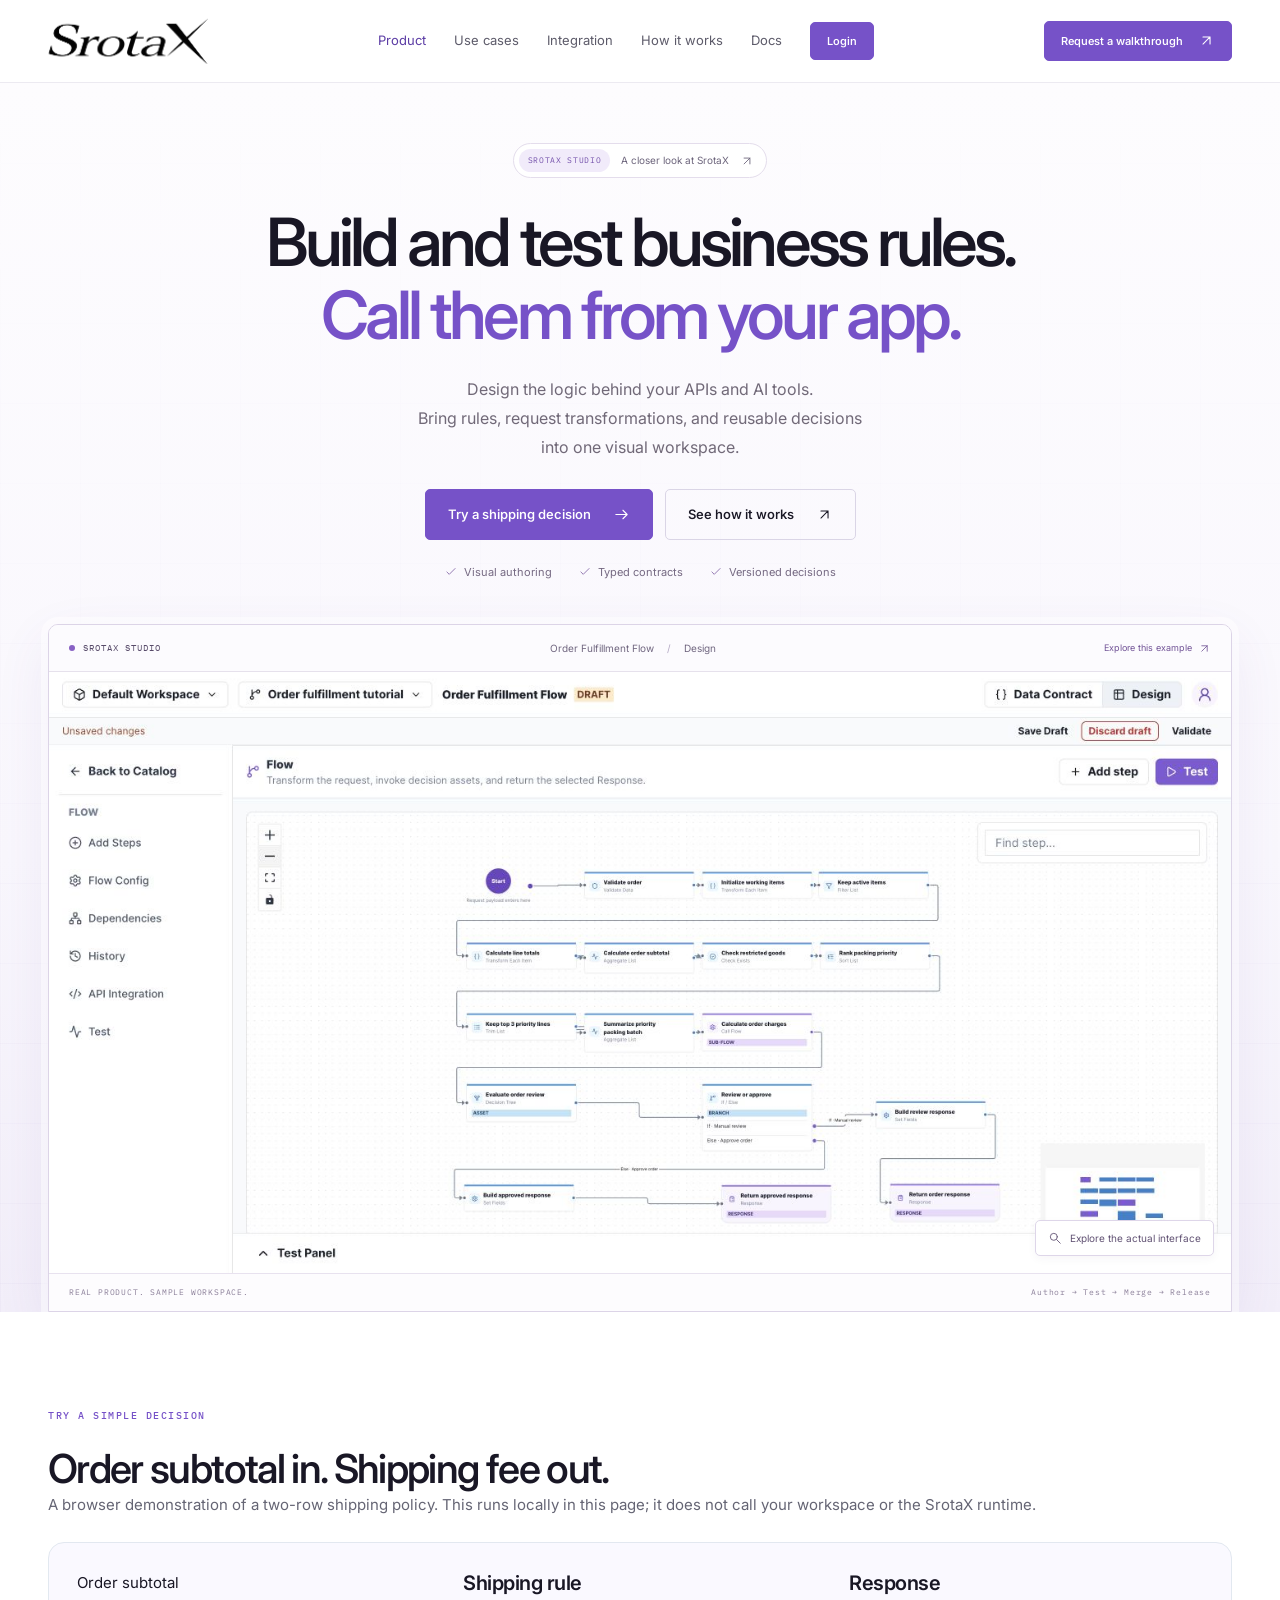
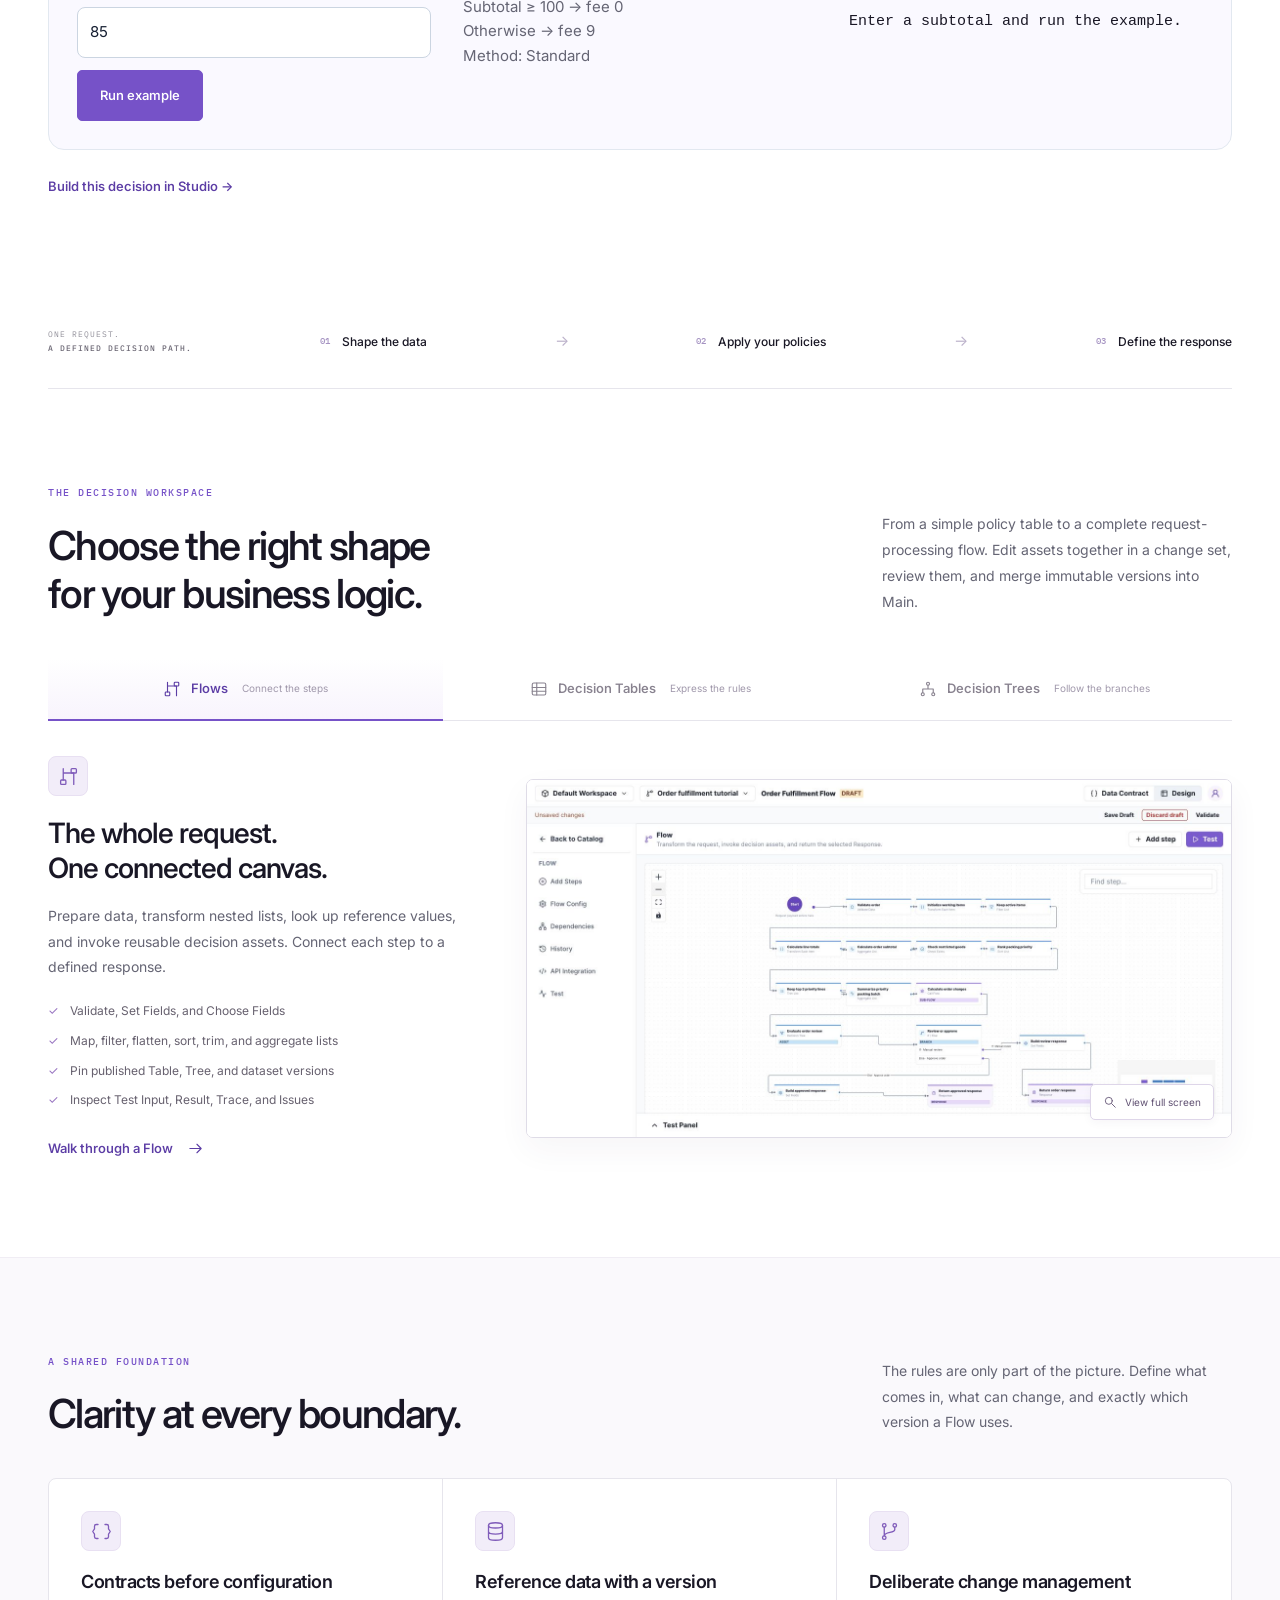
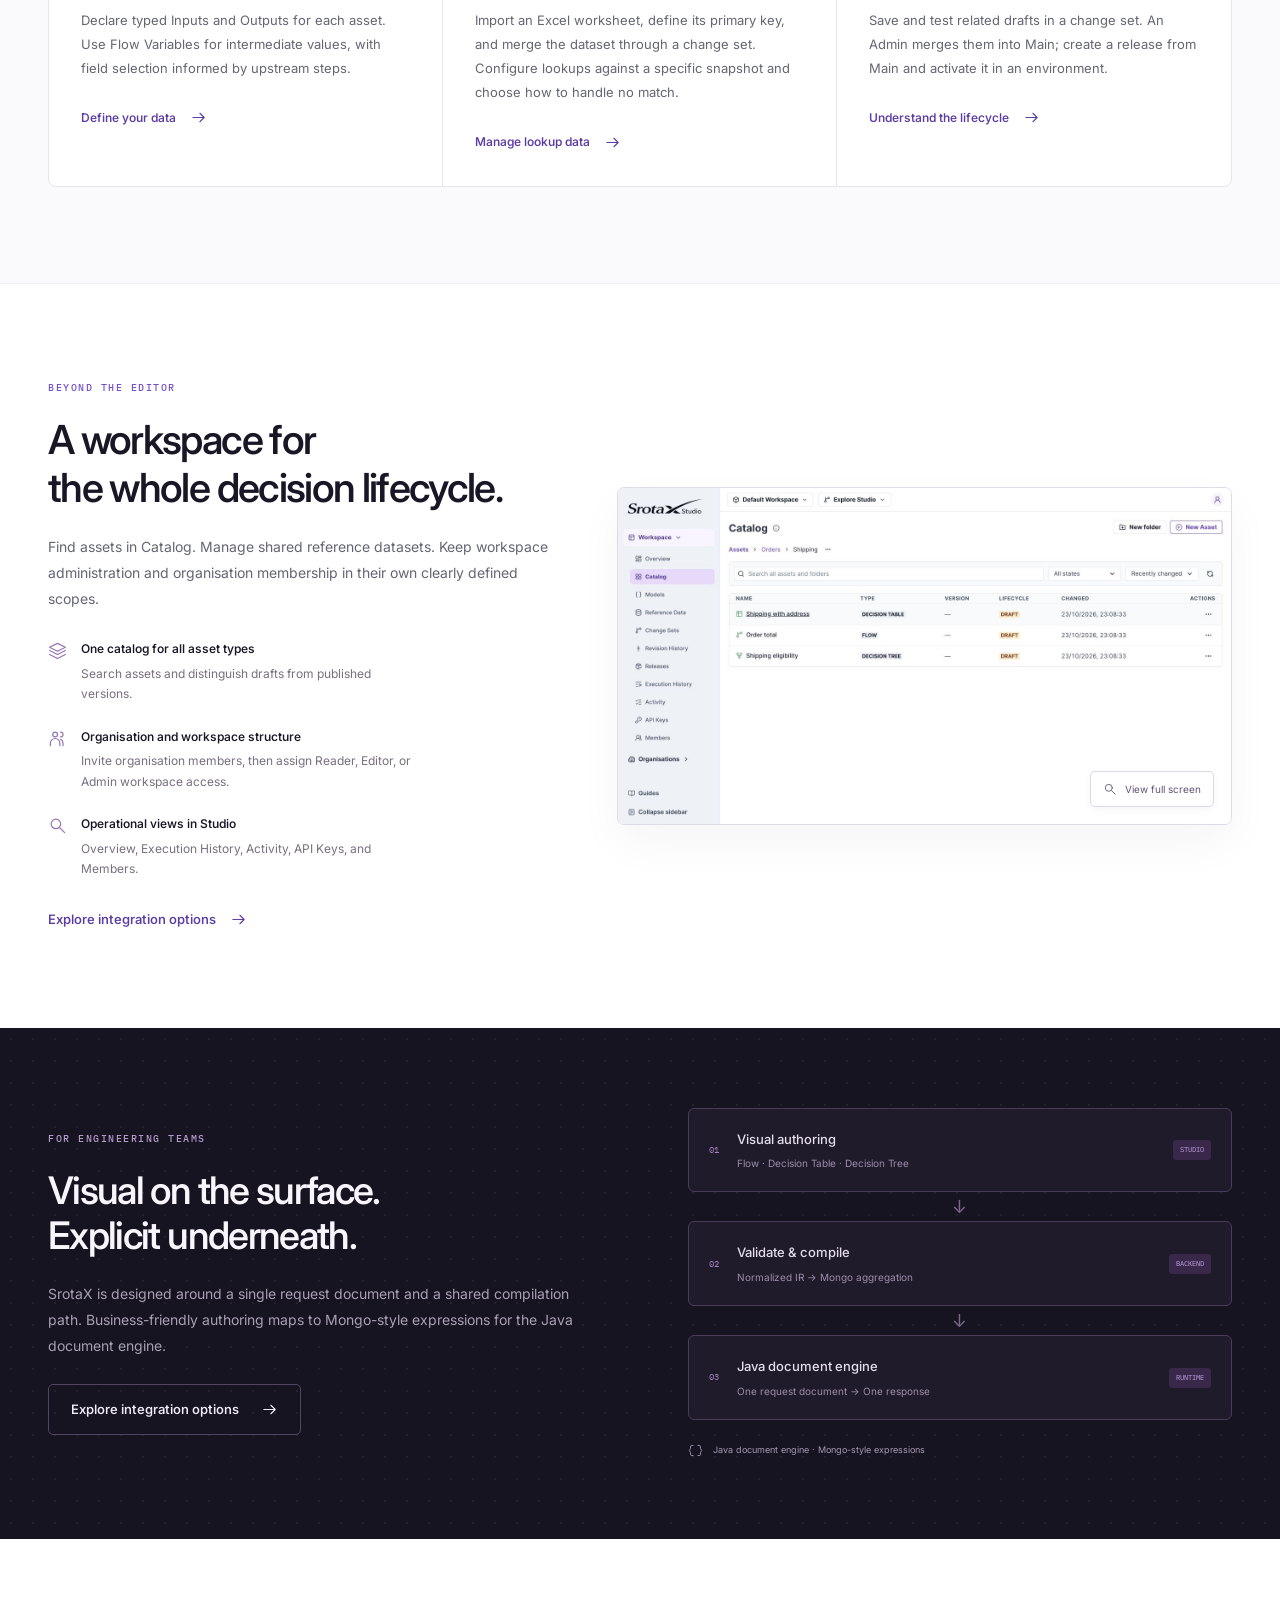
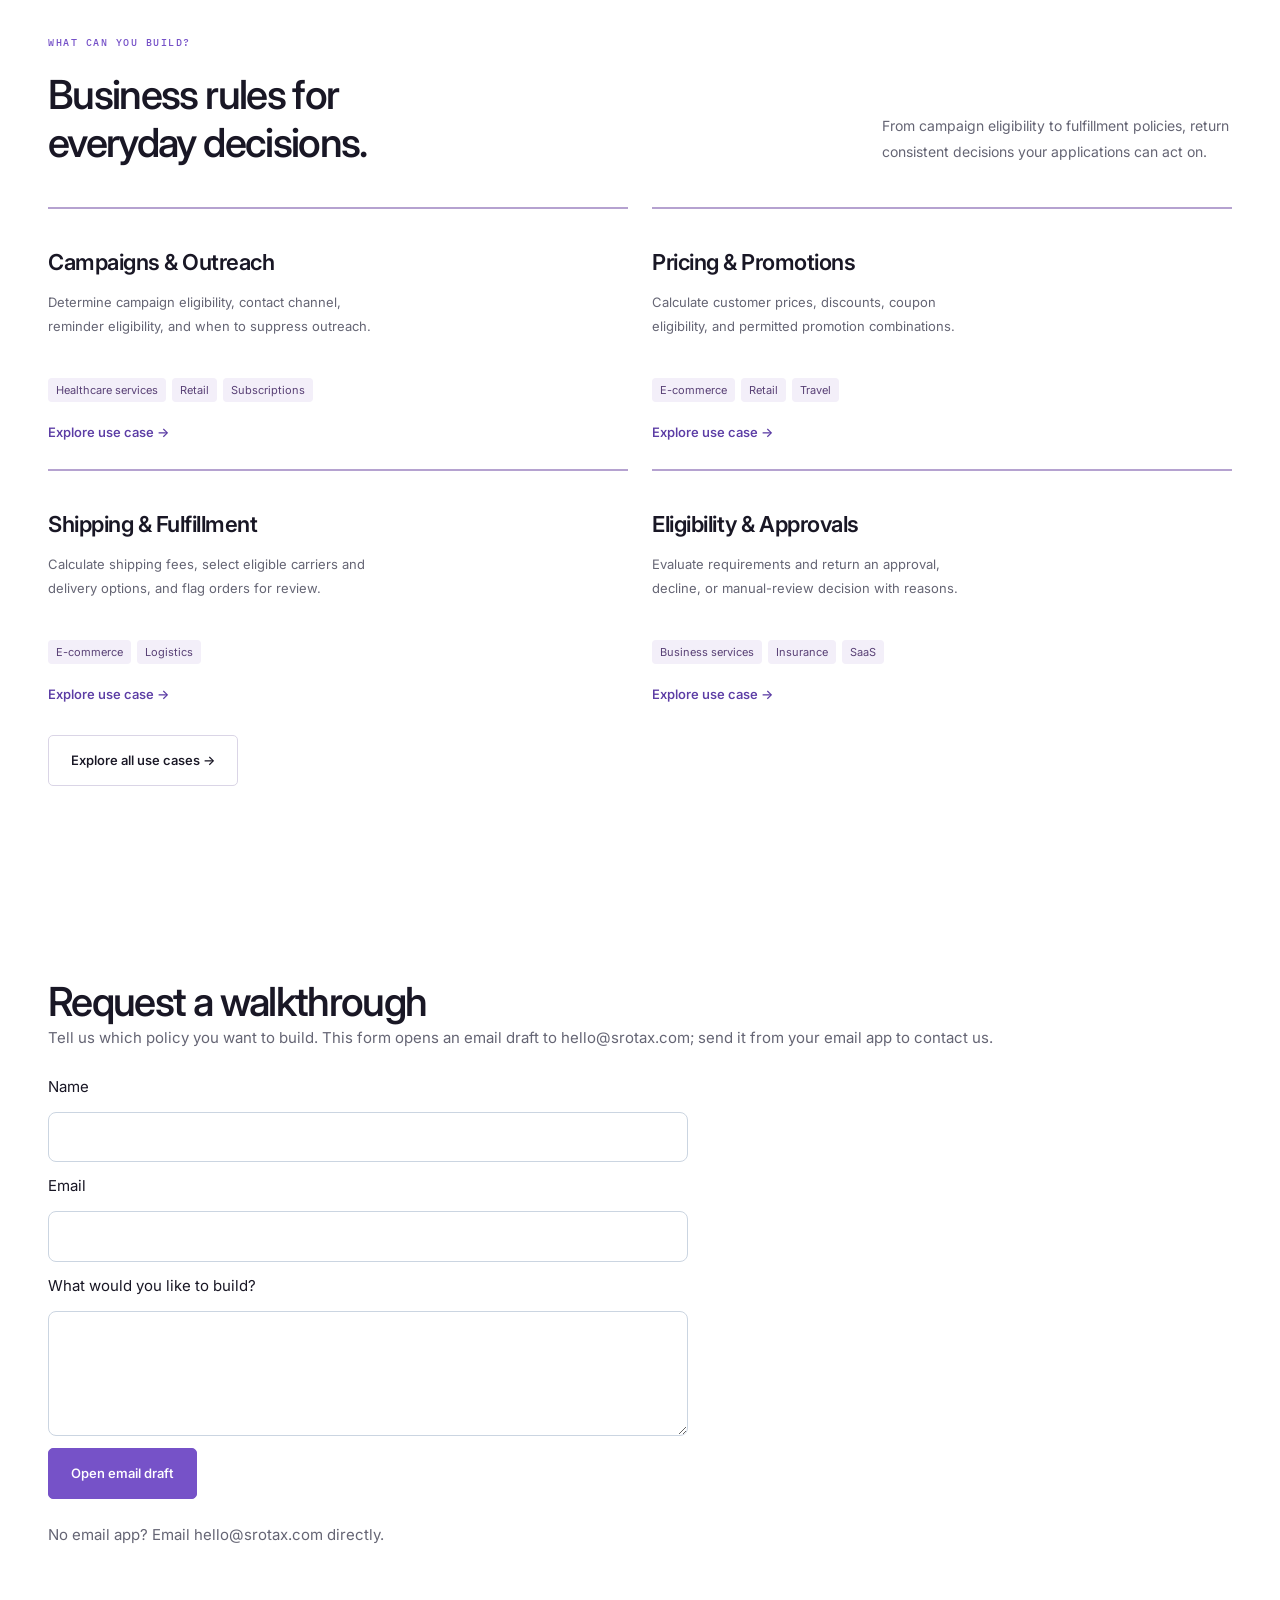
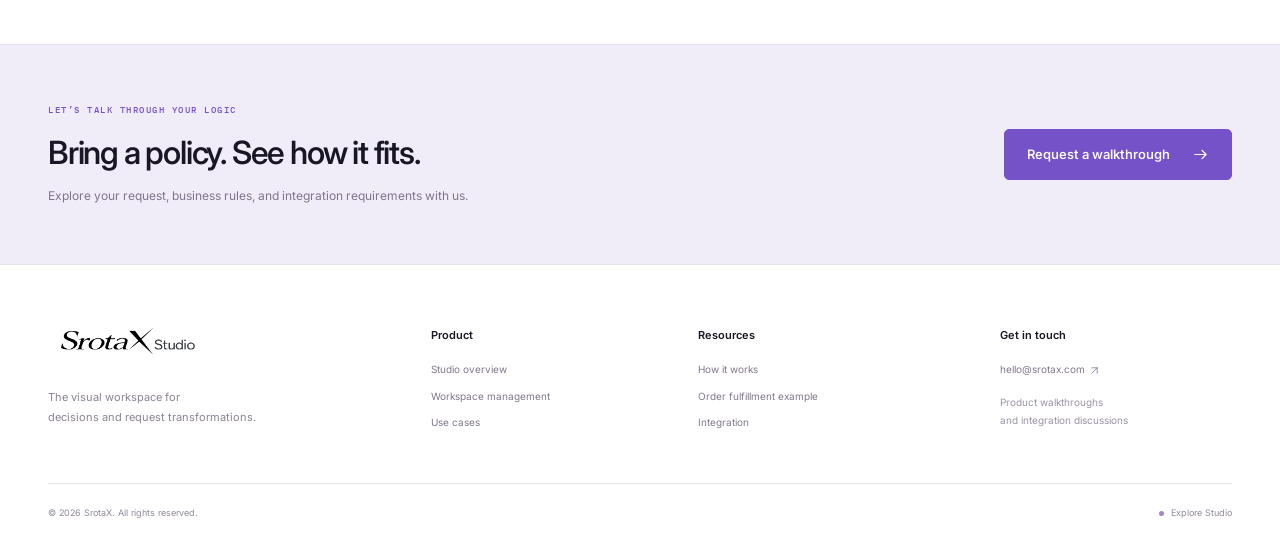
==== commit bb87b4d6: "Use transparent SrotaX and Studio branding" ====
--- a/index.html
+++ b/index.html
@@ -5,10 +5,10 @@
 <meta property="og:title" content="SrotaX Studio — Visual decisions. Explicit business logic."><meta property="og:description" content="Design Flows, Decision Tables, and Decision Trees with typed contracts, versioned reference data, and visual request transformations."><meta property="og:type" content="website">
 <link rel="icon" href="favicon.svg" type="image/svg+xml"><link rel="preconnect" href="https://fonts.googleapis.com"><link rel="preconnect" href="https://fonts.gstatic.com" crossorigin>
 <link href="https://fonts.googleapis.com/css2?family=IBM+Plex+Mono:wght@400;500&family=Inter:wght@400;450;500;550;600;650;700;750;800&display=swap" rel="stylesheet">
-<link rel="stylesheet" href="styles.css?v=use-cases-20261024"><script src="site.js?v=use-cases-20261024" defer></script>
+<link rel="stylesheet" href="styles.css?v=d9358ea248"><script src="site.js?v=use-cases-20261024" defer></script>
 </head><body data-page="home">
 <a href="#main" class="skip-link">Skip to content</a>
-<header class="site-header"><div class="container header-inner"><a class="brand" href="index.html" aria-label="SrotaX home"><img src="logo_black.png" width="767" height="167" alt="SrotaX"></a><button class="menu-toggle" aria-expanded="false" aria-controls="primary-nav">Menu <span aria-hidden="true">☰</span></button><nav id="primary-nav" aria-label="Main navigation"><a href="index.html#product" aria-current="page">Product</a><a href="use-cases.html">Use cases</a><a href="architecture.html" >Integration</a><a href="guide.html" >How it works</a><a href="https://docs.srotax.com/" target="_blank" rel="noopener noreferrer" aria-label="Docs (opens in a new tab)">Docs</a><a class="button compact nav-login" href="https://studio.srotax.com/login" target="_blank" rel="noopener noreferrer" aria-label="Login (opens in a new tab)">Login</a></nav><a class="button compact header-cta" href="#walkthrough">Request a walkthrough <svg class="icon " width="22" height="22" viewBox="0 0 24 24" fill="none" stroke="currentColor" stroke-width="1.5" stroke-linecap="round" stroke-linejoin="round" aria-hidden="true"><path d="M7 17 17 7M7 7h10v10"/></svg></a></div></header>
+<header class="site-header"><div class="container header-inner"><a class="brand logo-crop" href="index.html" aria-label="SrotaX home"><img src="logo_black.png?v=2d1e009319" width="2169" height="725" alt="SrotaX"></a><button class="menu-toggle" aria-expanded="false" aria-controls="primary-nav">Menu <span aria-hidden="true">☰</span></button><nav id="primary-nav" aria-label="Main navigation"><a href="index.html#product" aria-current="page">Product</a><a href="use-cases.html">Use cases</a><a href="architecture.html" >Integration</a><a href="guide.html" >How it works</a><a href="https://docs.srotax.com/" target="_blank" rel="noopener noreferrer" aria-label="Docs (opens in a new tab)">Docs</a><a class="button compact nav-login" href="https://studio.srotax.com/login" target="_blank" rel="noopener noreferrer" aria-label="Login (opens in a new tab)">Login</a></nav><a class="button compact header-cta" href="#walkthrough">Request a walkthrough <svg class="icon " width="22" height="22" viewBox="0 0 24 24" fill="none" stroke="currentColor" stroke-width="1.5" stroke-linecap="round" stroke-linejoin="round" aria-hidden="true"><path d="M7 17 17 7M7 7h10v10"/></svg></a></div></header>
 <main id="main">
 <section class="hero"><div class="hero-grid" aria-hidden="true"></div><div class="container hero-inner"><a class="release-link" href="architecture.html#runtime"><span class="release-tag">SROTAX STUDIO</span> A closer look at SrotaX <svg class="icon " width="22" height="22" viewBox="0 0 24 24" fill="none" stroke="currentColor" stroke-width="1.5" stroke-linecap="round" stroke-linejoin="round" aria-hidden="true"><path d="M7 17 17 7M7 7h10v10"/></svg></a><h1>Build and test business rules.<br><span>Call them from your app.</span></h1><p class="hero-description">Design the logic behind your APIs and AI tools.<br>Bring rules, request transformations, and reusable decisions<br class="desktop-only"> into one visual workspace.</p><div class="hero-actions"><a class="button" href="#try-decision">Try a shipping decision <svg class="icon " width="22" height="22" viewBox="0 0 24 24" fill="none" stroke="currentColor" stroke-width="1.5" stroke-linecap="round" stroke-linejoin="round" aria-hidden="true"><path d="M4 12h16m-6-6 6 6-6 6"/></svg></a><a class="button secondary" href="guide.html">See how it works <svg class="icon " width="22" height="22" viewBox="0 0 24 24" fill="none" stroke="currentColor" stroke-width="1.5" stroke-linecap="round" stroke-linejoin="round" aria-hidden="true"><path d="M7 17 17 7M7 7h10v10"/></svg></a></div><div class="hero-meta"><span><svg class="icon " width="22" height="22" viewBox="0 0 24 24" fill="none" stroke="currentColor" stroke-width="1.5" stroke-linecap="round" stroke-linejoin="round" aria-hidden="true"><path d="m5 12 4 4L19 6"/></svg> Visual authoring</span><span><svg class="icon " width="22" height="22" viewBox="0 0 24 24" fill="none" stroke="currentColor" stroke-width="1.5" stroke-linecap="round" stroke-linejoin="round" aria-hidden="true"><path d="m5 12 4 4L19 6"/></svg> Typed contracts</span><span><svg class="icon " width="22" height="22" viewBox="0 0 24 24" fill="none" stroke="currentColor" stroke-width="1.5" stroke-linecap="round" stroke-linejoin="round" aria-hidden="true"><path d="m5 12 4 4L19 6"/></svg> Versioned decisions</span></div>
 <div class="product-stage"><div class="stage-header"><div><span class="stage-dot"></span> SROTAX STUDIO</div><span>Order Fulfillment Flow <span class="stage-separator">/</span> Design</span><a href="guide.html#example">Explore this example <svg class="icon " width="22" height="22" viewBox="0 0 24 24" fill="none" stroke="currentColor" stroke-width="1.5" stroke-linecap="round" stroke-linejoin="round" aria-hidden="true"><path d="M7 17 17 7M7 7h10v10"/></svg></a></div><button class="hero-screen screenshot-button" data-image="assets/studio-flow.jpg?v=8475e6edb4" data-caption="Order Fulfillment Flow in SrotaX Studio" aria-label="Enlarge the actual SrotaX Flow editor"><span class="capture-frame"><img src="assets/studio-flow.jpg?v=8475e6edb4" alt="Current SrotaX Studio showing the Order Fulfillment Flow, reusable subflow, and branching responses" width="1440" height="732" fetchpriority="high"></span><span class="enlarge"><svg class="icon " width="22" height="22" viewBox="0 0 24 24" fill="none" stroke="currentColor" stroke-width="1.5" stroke-linecap="round" stroke-linejoin="round" aria-hidden="true"><circle cx="10" cy="10" r="6"/><path d="m15 15 6 6"/></svg> Explore the actual interface</span></button><div class="stage-footer"><span>REAL PRODUCT. SAMPLE WORKSPACE.</span><span>Author → Test → Merge → Release</span></div></div></div></section>
@@ -27,6 +27,6 @@
 </main>
 <section class="section container" id="walkthrough"><h2>Request a walkthrough</h2><p>Tell us which policy you want to build. This form opens an email draft to hello@srotax.com; send it from your email app to contact us.</p><form id="walkthrough-form" class="walkthrough-form"><label for="contact-name">Name</label><input id="contact-name" name="name" autocomplete="name" required maxlength="100"><label for="contact-email">Email</label><input id="contact-email" name="email" type="email" autocomplete="email" required maxlength="254"><label for="contact-policy">What would you like to build?</label><textarea id="contact-policy" name="policy" rows="4" required maxlength="2000"></textarea><button class="button" type="submit">Open email draft</button><p id="contact-status" role="status"></p><p>No email app? Email <a href="mailto:hello@srotax.com">hello@srotax.com</a> directly.</p></form></section>
 <section class="contact-band"><div class="container contact-inner"><div><span class="eyebrow">LET’S TALK THROUGH YOUR LOGIC</span><h2>Bring a policy. See how it fits.</h2><p>Explore your request, business rules, and integration requirements with us.</p></div><a class="button white" href="#walkthrough">Request a walkthrough <svg class="icon " width="22" height="22" viewBox="0 0 24 24" fill="none" stroke="currentColor" stroke-width="1.5" stroke-linecap="round" stroke-linejoin="round" aria-hidden="true"><path d="M4 12h16m-6-6 6 6-6 6"/></svg></a></div></section>
-<footer class="container"><div class="footer-main"><div class="footer-brand"><a class="brand" href="index.html" aria-label="SrotaX Studio home"><img src="assets/studio-logo.png" width="174" height="58" alt="SrotaX Studio"></a><p>The visual workspace for<br>decisions and request transformations.</p></div><div><h3>Product</h3><a href="index.html#product">Studio overview</a><a href="index.html#workspace">Workspace management</a><a href="use-cases.html">Use cases</a></div><div><h3>Resources</h3><a href="guide.html">How it works</a><a href="guide.html#example">Order fulfillment example</a><a href="architecture.html">Integration</a></div><div><h3>Get in touch</h3><a href="mailto:hello@srotax.com">hello@srotax.com <svg class="icon " width="22" height="22" viewBox="0 0 24 24" fill="none" stroke="currentColor" stroke-width="1.5" stroke-linecap="round" stroke-linejoin="round" aria-hidden="true"><path d="M7 17 17 7M7 7h10v10"/></svg></a><span class="footer-note">Product walkthroughs<br>and integration discussions</span></div></div><div class="footer-bottom"><span>© <span data-year>2026</span> SrotaX. All rights reserved.</span><a href="architecture.html#runtime"><span class="status-dot"></span> Explore Studio</a></div></footer>
+<footer class="container"><div class="footer-main"><div class="footer-brand"><a class="brand" href="index.html" aria-label="SrotaX home"><img src="assets/studio-logo.png?v=194a12f739" width="2169" height="725" alt="SrotaX Studio"></a><p>The visual workspace for<br>decisions and request transformations.</p></div><div><h3>Product</h3><a href="index.html#product">Studio overview</a><a href="index.html#workspace">Workspace management</a><a href="use-cases.html">Use cases</a></div><div><h3>Resources</h3><a href="guide.html">How it works</a><a href="guide.html#example">Order fulfillment example</a><a href="architecture.html">Integration</a></div><div><h3>Get in touch</h3><a href="mailto:hello@srotax.com">hello@srotax.com <svg class="icon " width="22" height="22" viewBox="0 0 24 24" fill="none" stroke="currentColor" stroke-width="1.5" stroke-linecap="round" stroke-linejoin="round" aria-hidden="true"><path d="M7 17 17 7M7 7h10v10"/></svg></a><span class="footer-note">Product walkthroughs<br>and integration discussions</span></div></div><div class="footer-bottom"><span>© <span data-year>2026</span> SrotaX. All rights reserved.</span><a href="architecture.html#runtime"><span class="status-dot"></span> Explore Studio</a></div></footer>
 <dialog id="image-dialog" aria-labelledby="image-dialog-title"><div class="dialog-toolbar"><span id="image-dialog-title">Studio screenshot</span><button type="button" class="dialog-close" aria-label="Close screenshot">Close <span aria-hidden="true">×</span></button></div><div id="dialog-image-frame" class="capture-frame"><img id="dialog-image" alt=""></div><p>Actual SrotaX Studio interface · Sample assets</p></dialog>
 </body></html>
--- a/styles.css
+++ b/styles.css
@@ -33,3 +33,7 @@
 
 /* Use-case library follows the site's existing cards and typography. */
 .use-case-library{padding-bottom:90px}.use-case-filter{display:flex;align-items:center;gap:16px;flex-wrap:wrap;margin:28px 0 36px}.use-case-filter label{font-weight:600}.use-case-filter select{max-width:100%;padding:10px 36px 10px 12px;border:1px solid #d5cee2;border-radius:5px;background:#fff;color:var(--ink)}.use-case-filter select:focus-visible{outline:3px solid #916bdd;outline-offset:3px}.use-case-filter [role=status]{color:var(--muted);font-size:13px}.library-subtitle{font-size:26px;letter-spacing:-.6px;margin:36px 0 20px}.library-intro{margin-bottom:24px}.industry-tags{display:flex;gap:6px;flex-wrap:wrap;margin:18px 0}.industry-tags span{font-size:11px;line-height:1.5;padding:4px 8px;border-radius:4px;background:#f3eff9;color:#594176}.decision-example{margin:20px 0 0;padding-top:18px;border-top:1px solid #e9e4f0}.decision-example dt{font-size:11px;text-transform:uppercase;letter-spacing:.8px;color:var(--purple-dark);font-weight:600}.decision-example dd{margin:4px 0 14px;font-size:14px;color:var(--muted)}.application-boundary{font-size:13px;border-top:1px solid #e9e4f0;padding-top:16px}.library-grid article[hidden]{display:none}.featured-cases{grid-template-columns:repeat(2,minmax(0,1fr))}.all-use-cases{margin-top:28px}@media(max-width:640px){.featured-cases{grid-template-columns:1fr}.use-case-library{padding-bottom:48px}.library-subtitle{font-size:23px}}
+
+/* Frame the supplied wordmark without changing its original pixels. */
+.brand.logo-crop{position:relative;display:block;width:160px;height:46px;overflow:hidden}.brand.logo-crop img{position:absolute;width:168%;max-width:none;height:auto;left:-34%;top:-46%}
+@media(max-width:1100px){.brand.logo-crop{width:145px;height:42px}}
